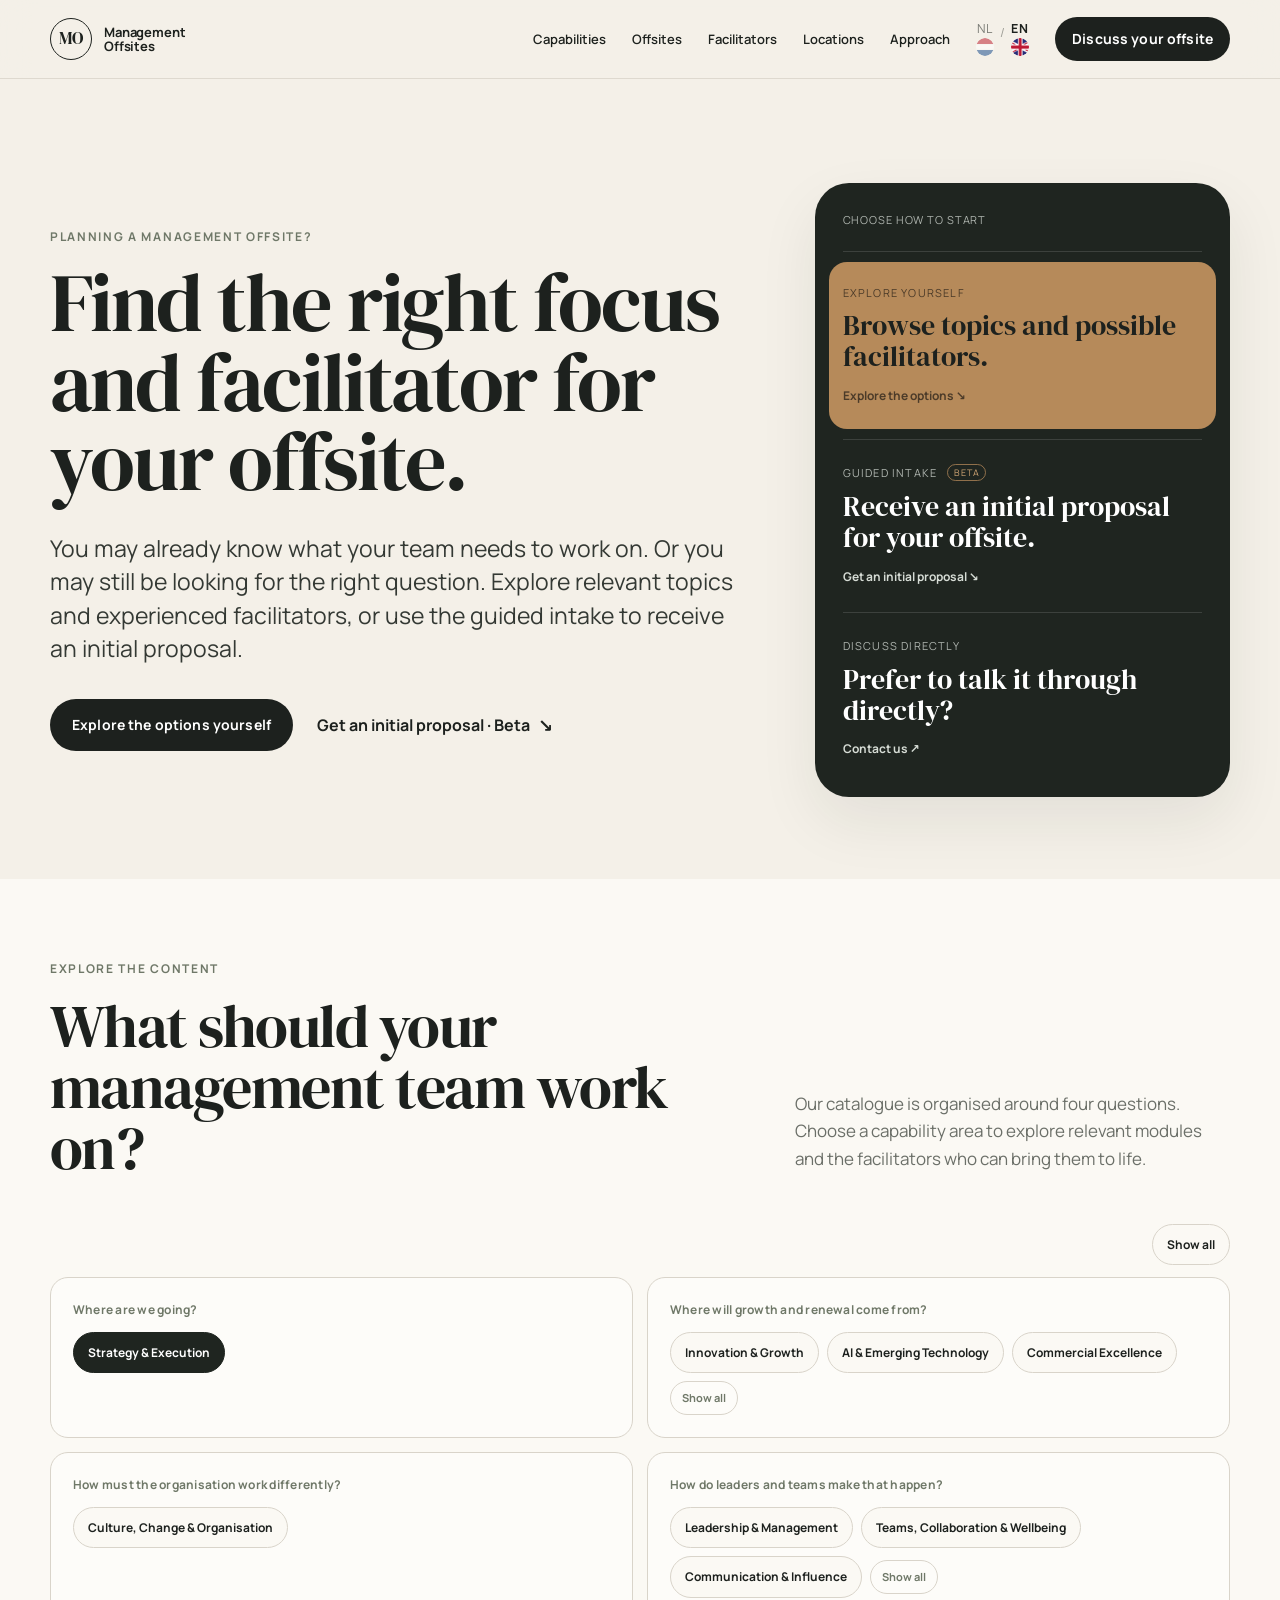
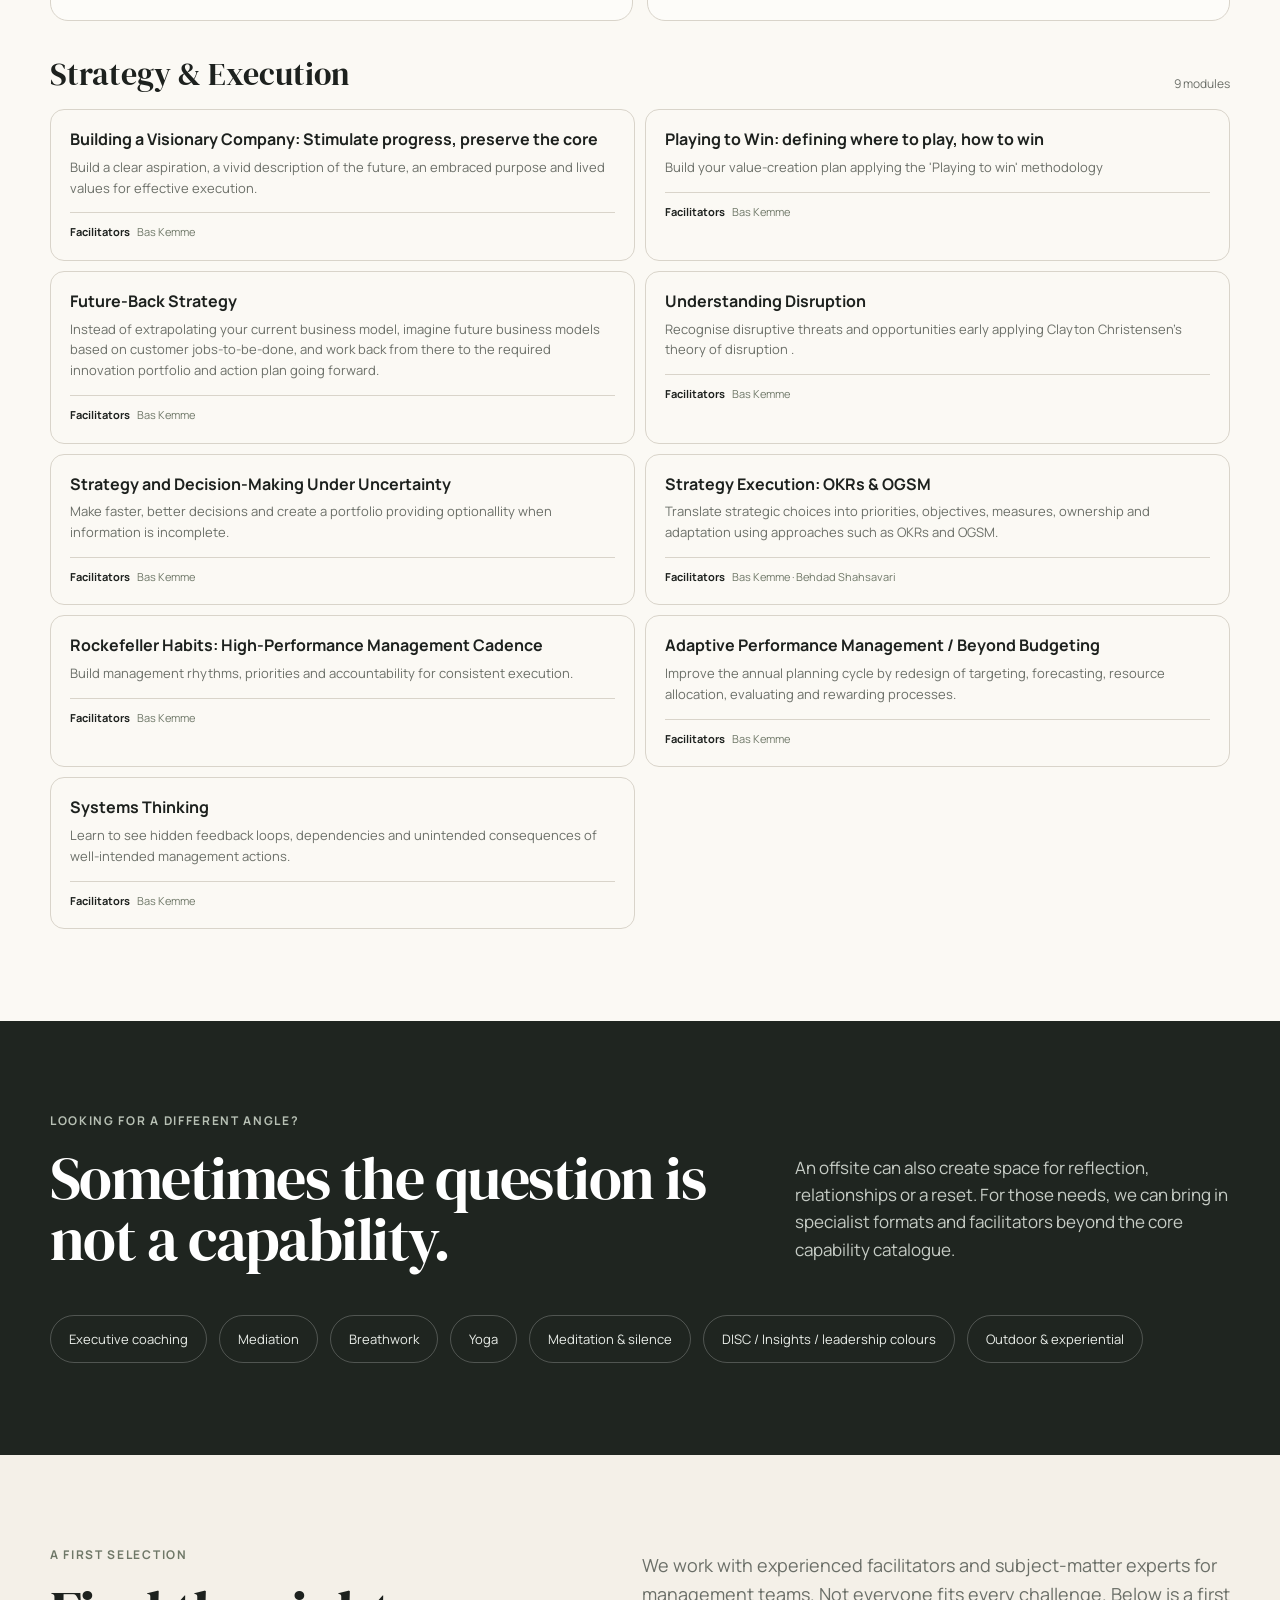
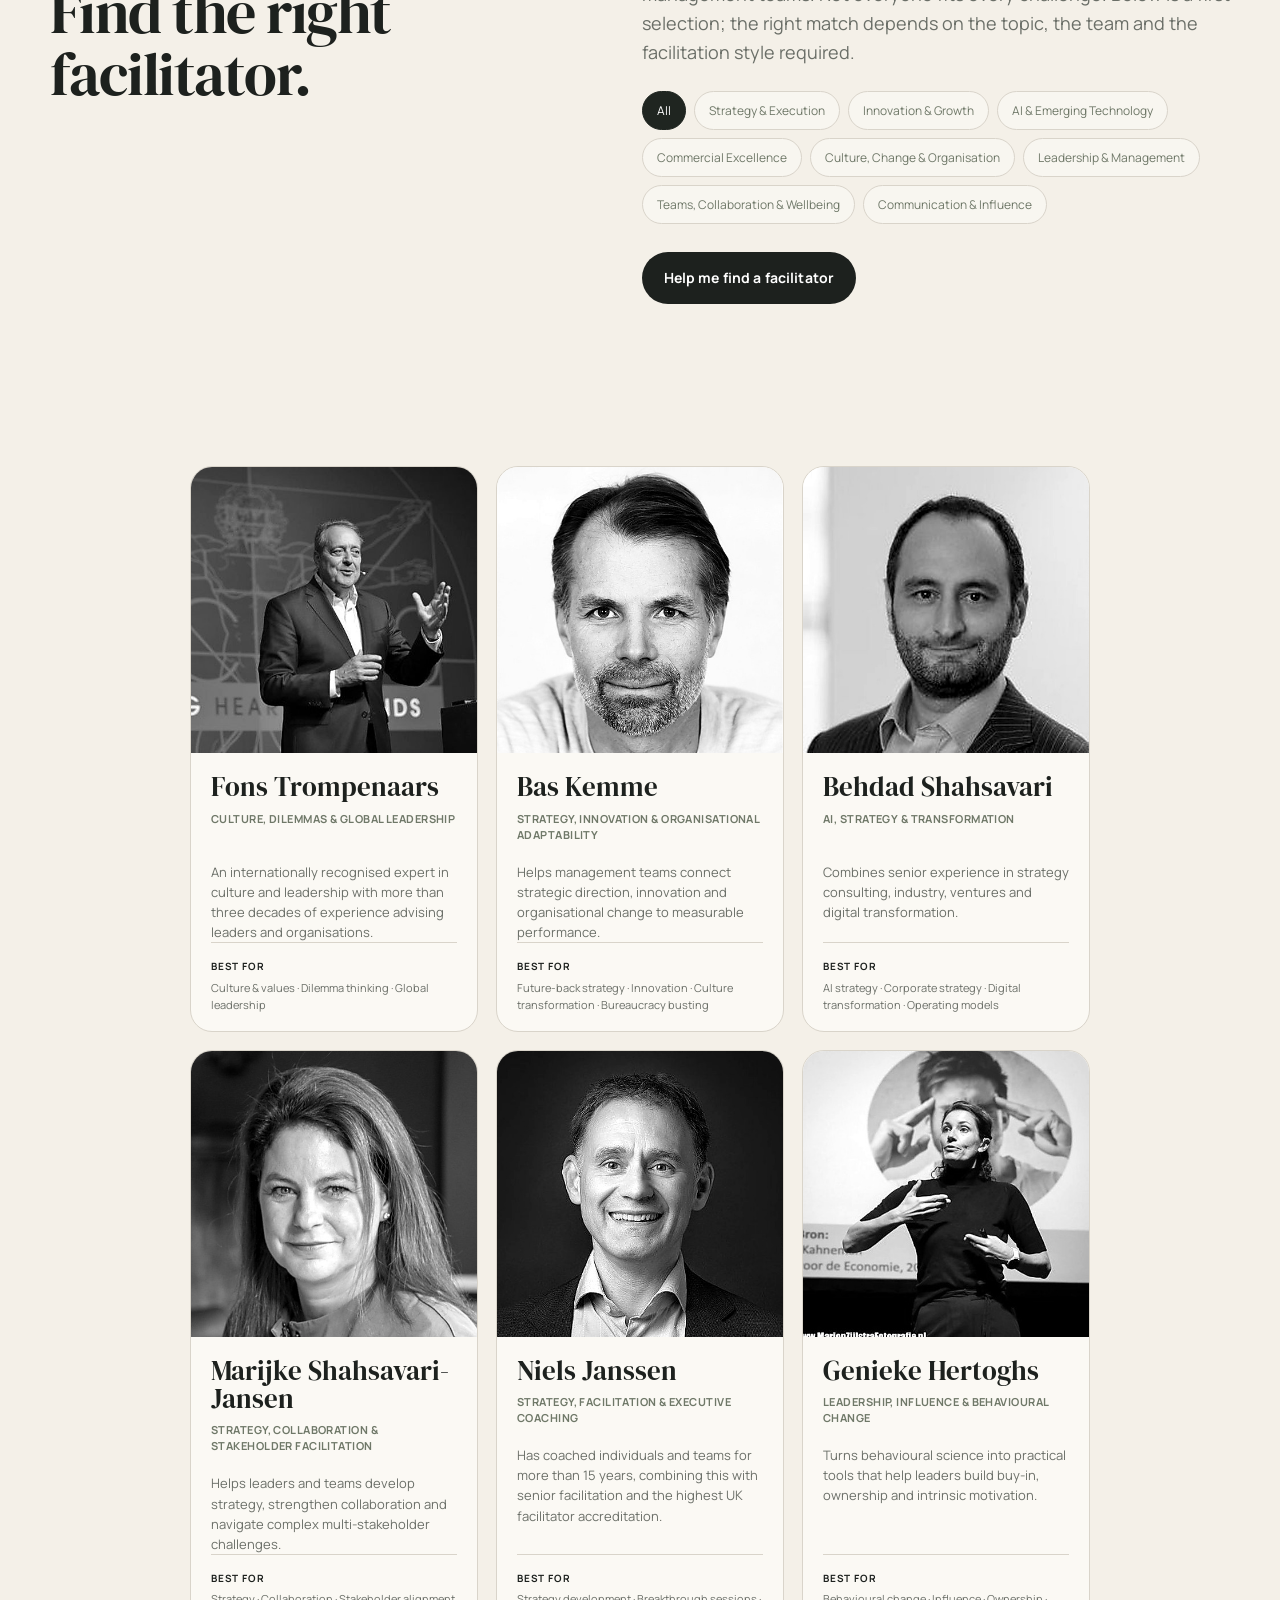
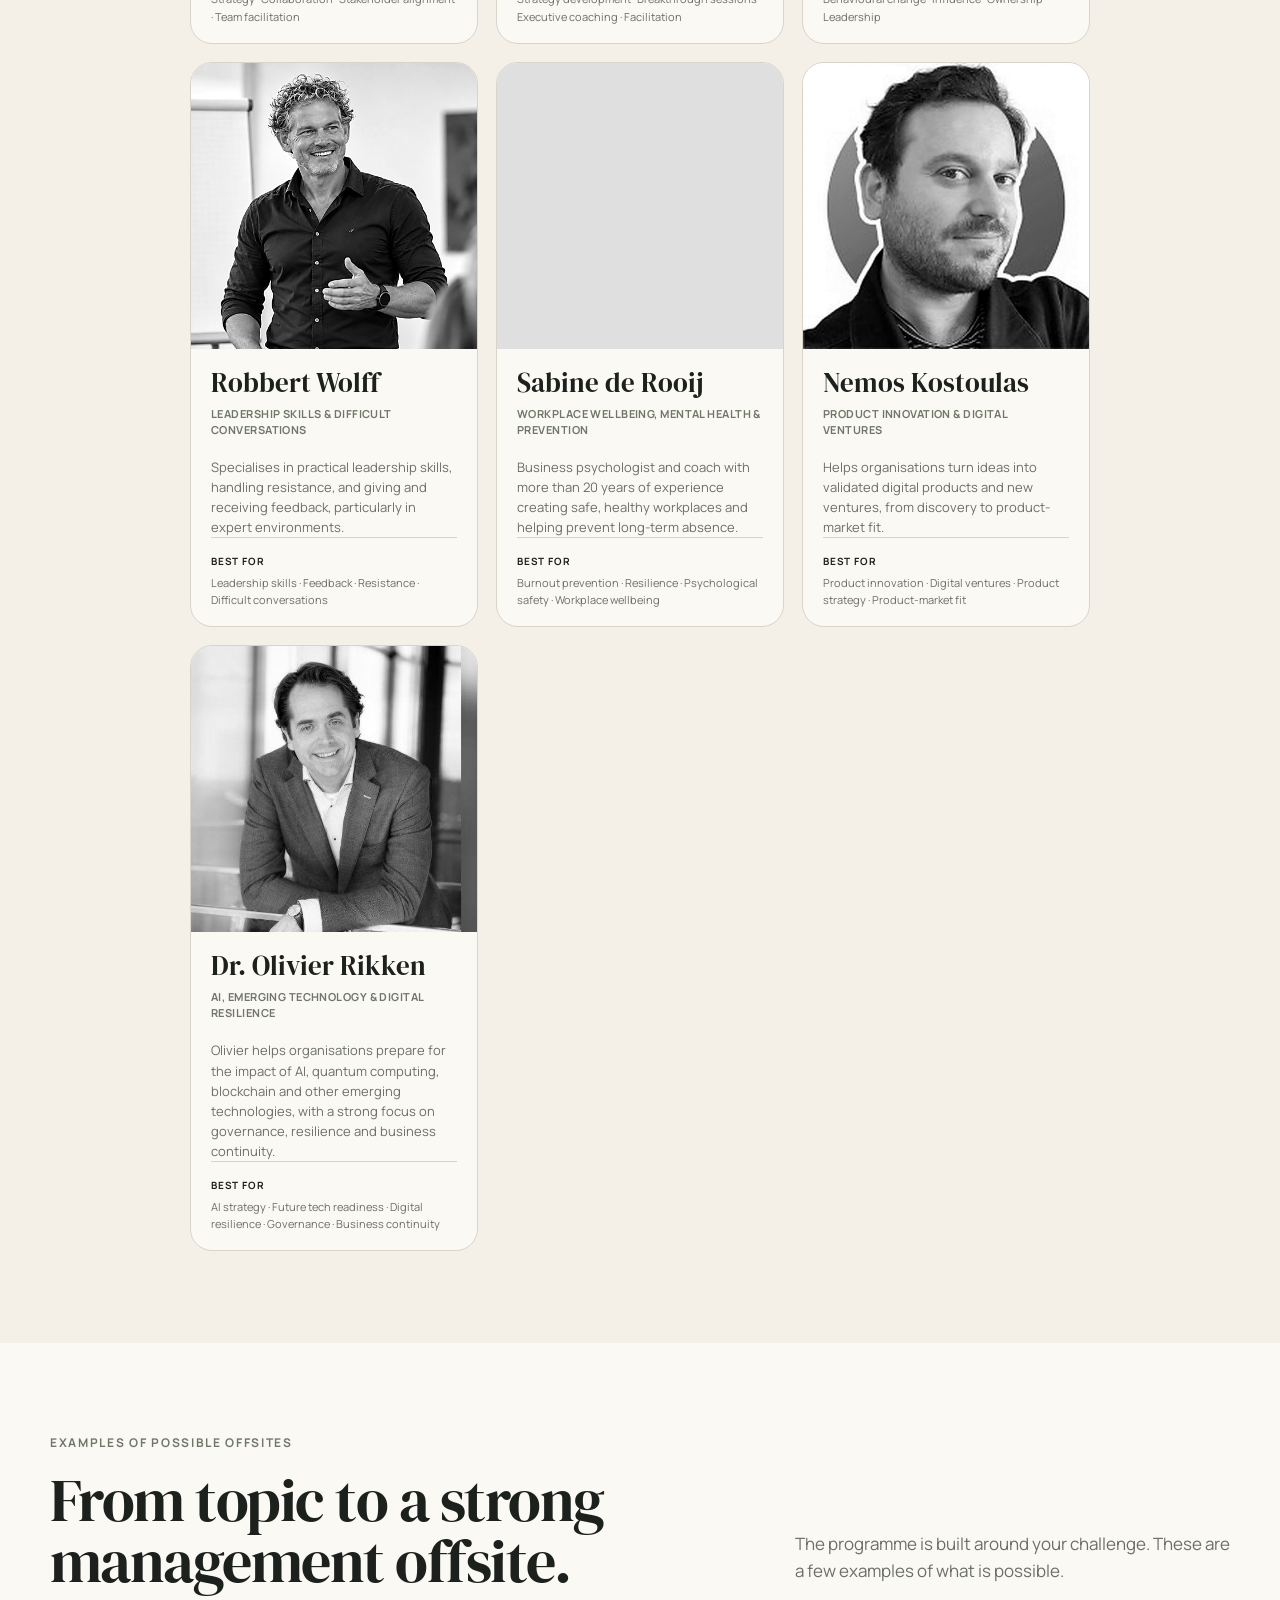
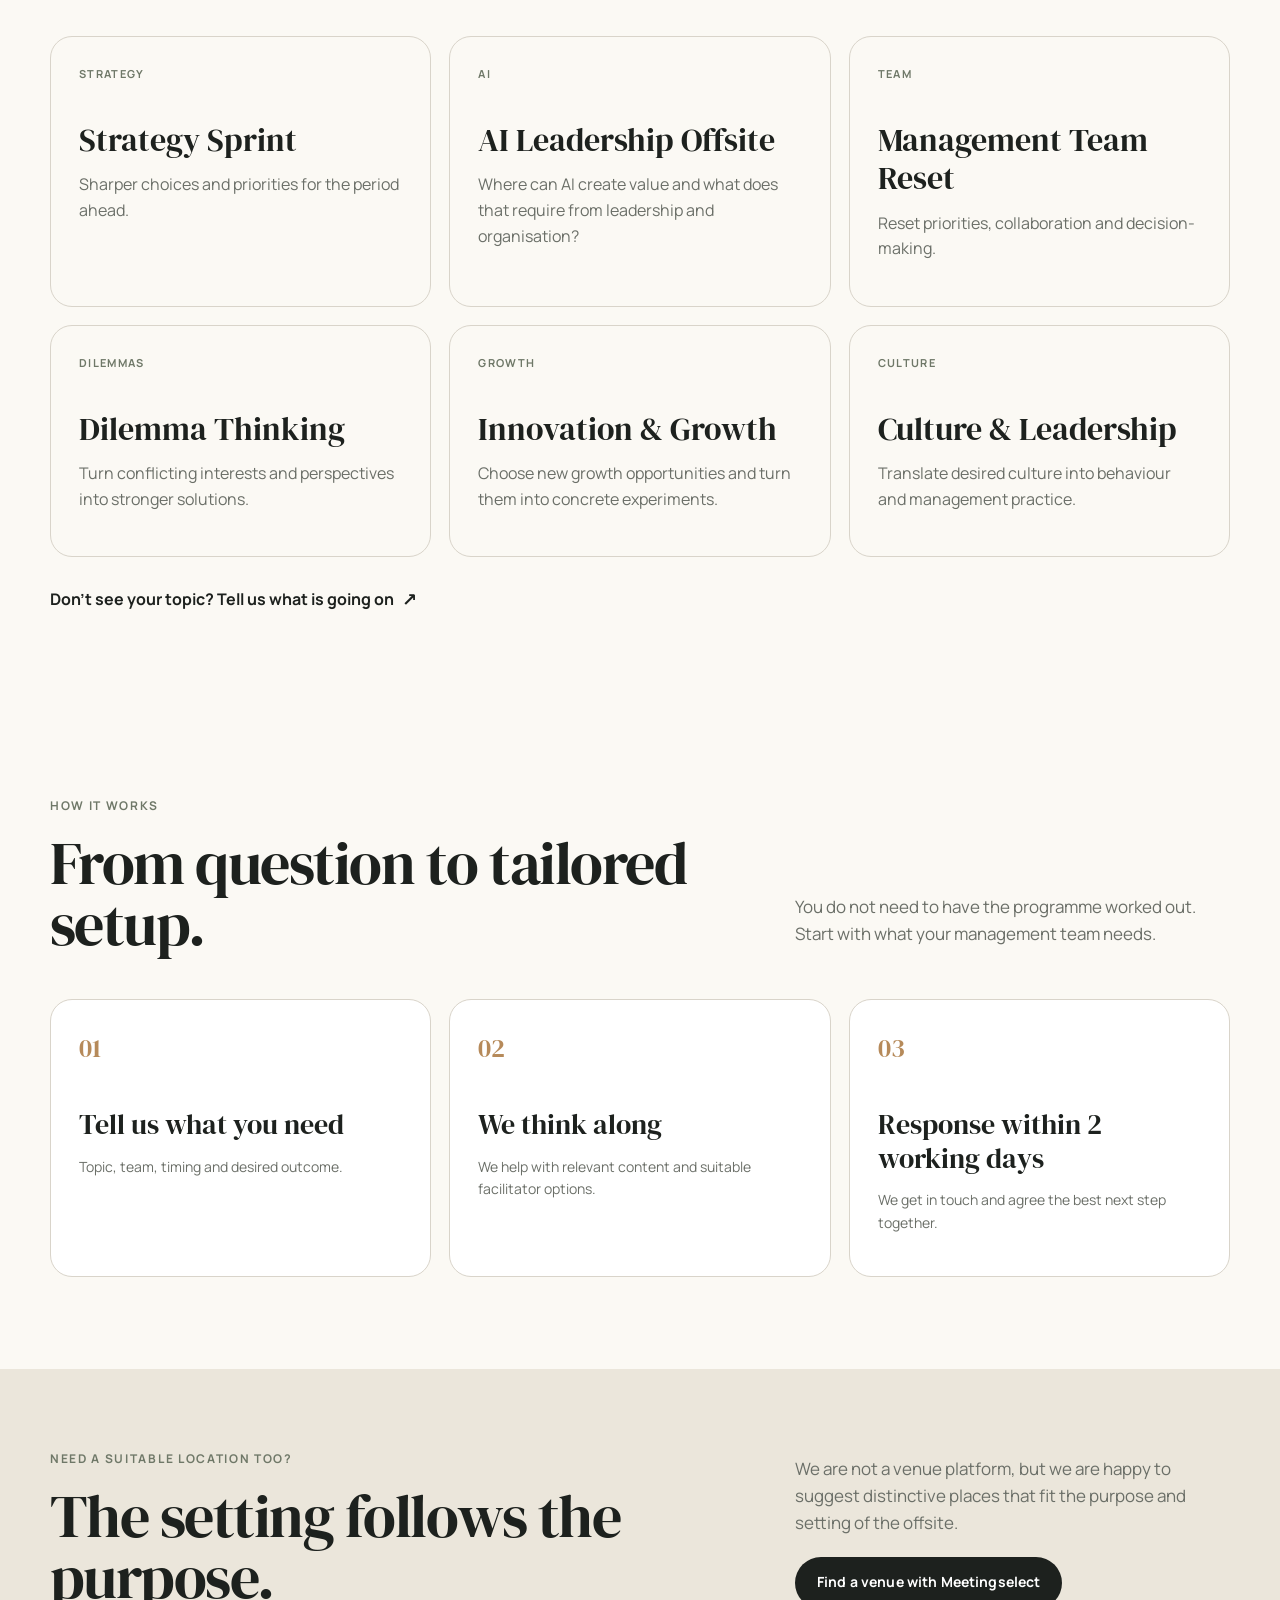
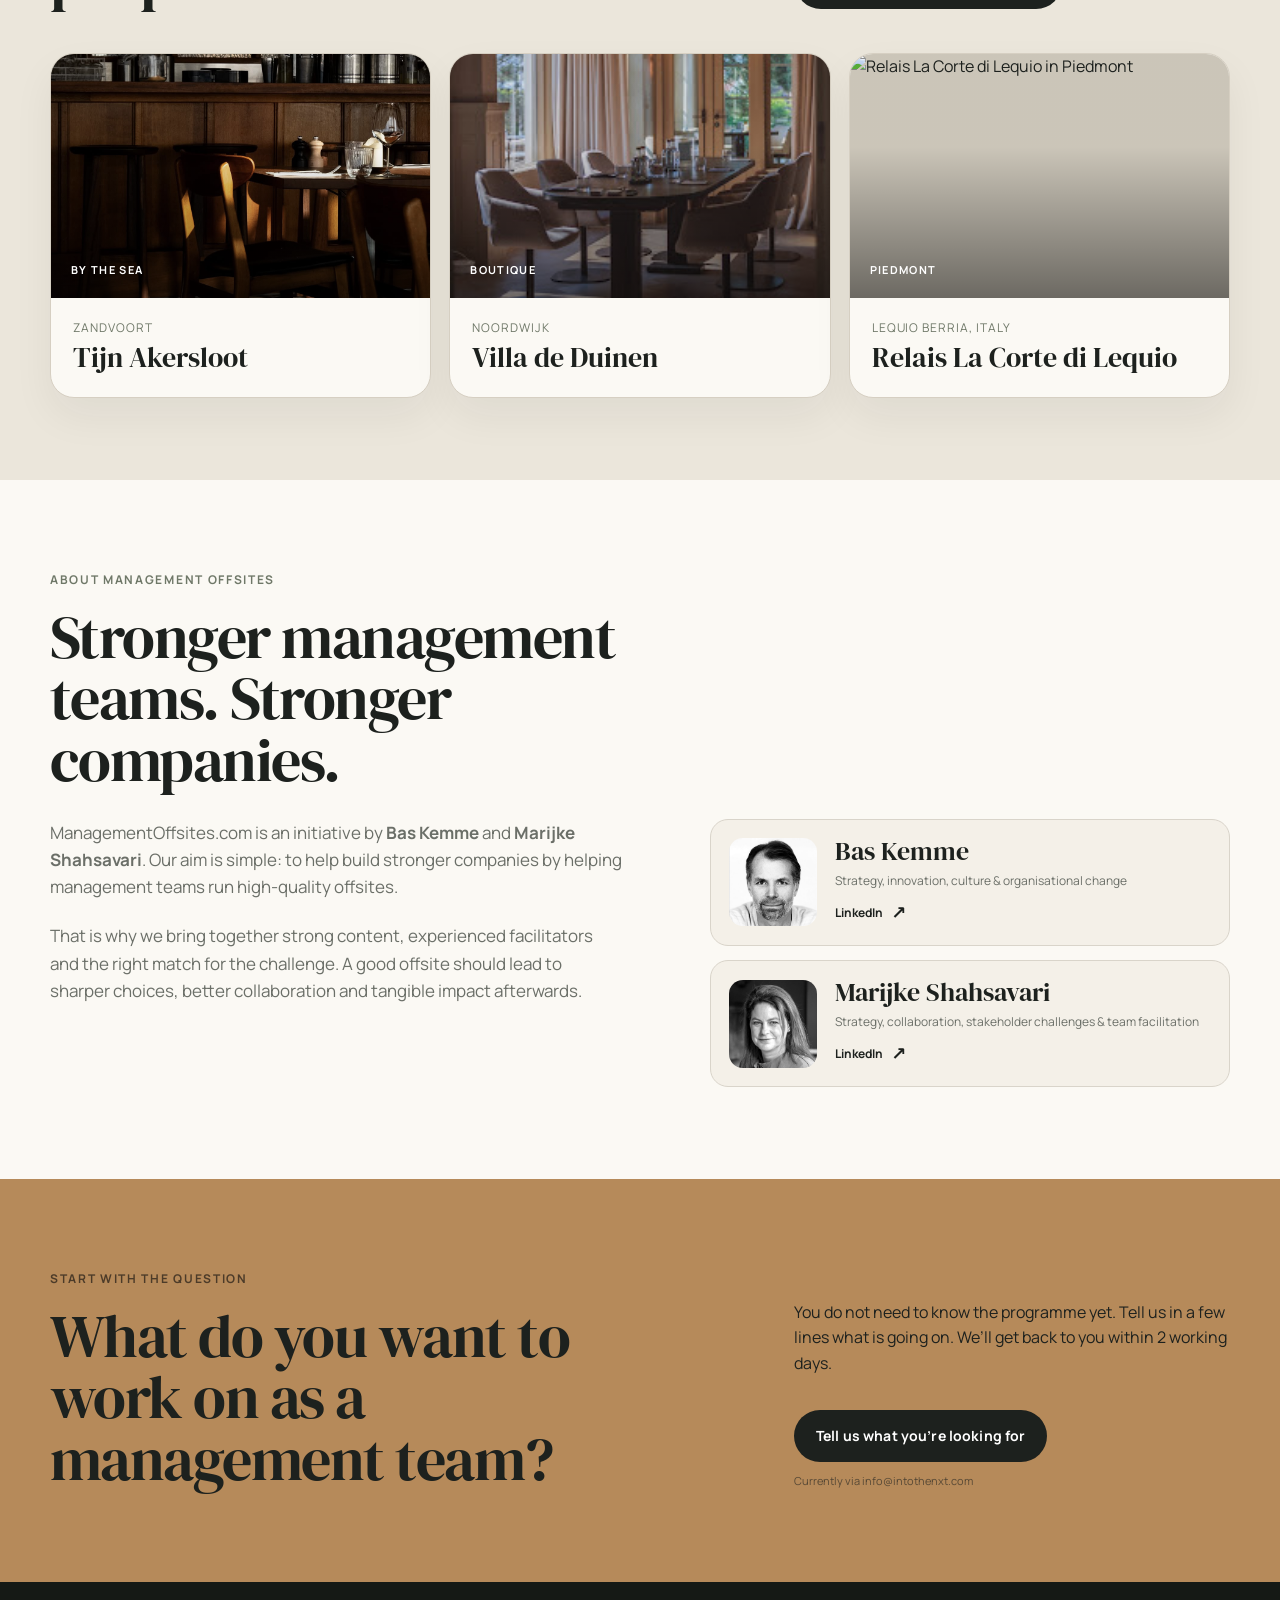
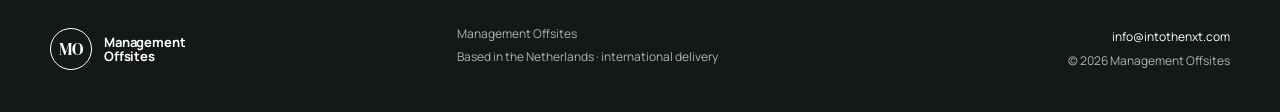
==== index.html @ 6afb660b "Add Meetingselect venue referral links" ====
<!doctype html>
<html lang="en">
<head>
  <meta charset="utf-8">
  <meta name="viewport" content="width=device-width, initial-scale=1">
  <title>Management Offsites | Find the right focus and facilitator</title>
  <meta name="description" content="Find the right focus and facilitator for your offsite. Explore relevant topics and experienced facilitators or use the guided intake.">
  <meta name="theme-color" content="#f4f0e8">
  <meta property="og:title" content="Management Offsites">
  <meta property="og:description" content="Find the right focus and facilitator for your offsite.">
  <meta property="og:type" content="website">
  <meta property="og:locale" content="en_GB">
  <meta property="og:site_name" content="Management Offsites">
  <meta property="og:url" content="https://www.managementoffsites.com/">
  <link rel="canonical" href="https://www.managementoffsites.com/">
  <link rel="alternate" hreflang="nl" href="https://www.managementoffsites.com/nl/">
  <link rel="alternate" hreflang="en" href="https://www.managementoffsites.com/">
  <link rel="alternate" hreflang="x-default" href="https://www.managementoffsites.com/">
  <script type="application/ld+json">
    {"@context":"https://schema.org","@type":"WebPage","name":"Management Offsites","url":"https://www.managementoffsites.com/","inLanguage":"en-GB","isPartOf":{"@type":"WebSite","name":"Management Offsites","url":"https://www.managementoffsites.com/"}}
  </script>
  <link rel="preconnect" href="https://fonts.googleapis.com">
  <link rel="preconnect" href="https://fonts.gstatic.com" crossorigin>
  <link href="https://fonts.googleapis.com/css2?family=DM+Serif+Display:ital@0;1&family=Manrope:wght@400;500;600;700&display=swap" rel="stylesheet">
  <link rel="stylesheet" href="styles.css">
</head>
<body>
  <header class="site-header">
    <div class="container nav-wrap">
      <a class="brand" href="#top" aria-label="Management Offsites home">
        <span class="brand-mark">MO</span>
        <span class="brand-text">Management<br>Offsites</span>
      </a>
      <button class="menu-toggle" aria-label="Open menu" aria-expanded="false"><span></span><span></span></button>
      <nav class="main-nav" aria-label="Main navigation">
        <a href="#topics">Capabilities</a>
        <a href="#offsites">Offsites</a>
        <a href="#facilitators">Facilitators</a>
        <a href="#locations">Locations</a>
        <a href="#approach">Approach</a>
        <a class="btn btn-small" href="mailto:info@intothenxt.com?subject=Management%20Offsite%20enquiry&body=Hello%2C%0A%0AWe%20are%20looking%20for%20help%20with%20a%20management%20offsite.%0A%0AWhat%20do%20we%20want%20to%20work%20on%20as%20a%20team%3F%3A%0A%0ATeam%20size%3A%0ADate%20or%20period%3A%0APhone%20number%3A%0A%0ABest%2C">Discuss your offsite</a>
      </nav>
    </div>
  </header>

  <main id="top">
    <section class="hero section-pad">
      <div class="container hero-grid">
        <div class="hero-copy">
          <p class="eyebrow">Planning a management offsite?</p>
          <h1>Find the right focus and facilitator for your offsite.</h1>
          <p class="hero-intro">You may already know what your team needs to work on. Or you may still be looking for the right question. Explore relevant topics and experienced facilitators, or use the guided intake to receive an initial proposal.</p>
          <div class="hero-actions">
            <a class="btn" href="#topics">Explore the options yourself</a>
            <a class="text-link" href="/explorer/">Get an initial proposal · Beta <span>↘</span></a>
          </div>
        </div>
        <div class="hero-panel" aria-label="Start here">
          <div class="hero-panel-top"><span>CHOOSE HOW TO START</span></div>
          <a class="hero-panel-link is-featured" href="#topics">
            <small>EXPLORE YOURSELF</small>
            <strong>Browse topics and possible facilitators.</strong>
            <span>Explore the options ↘</span>
          </a>
          <a class="hero-panel-link" href="/explorer/">
            <small>GUIDED INTAKE <span class="beta-tag">BETA</span></small>
            <strong>Receive an initial proposal for your offsite.</strong>
            <span>Get an initial proposal ↘</span>
          </a>
          <a class="hero-panel-link" href="mailto:info@intothenxt.com?subject=Management%20Offsite%20enquiry&body=Hello%2C%0A%0AWe%20would%20like%20to%20discuss%20our%20management%20offsite.%0A%0AWhat%20do%20we%20want%20to%20work%20on%20as%20a%20team%3F%3A%0A%0APhone%20number%3A%0A%0ABest%2C">
            <small>DISCUSS DIRECTLY</small>
            <strong>Prefer to talk it through directly?</strong>
            <span>Contact us ↗</span>
          </a>
        </div>
      </div>
    </section>

    <section id="topics" class="section-pad section-light choice-section capability-section">
      <div class="container">
        <div class="section-head split-head">
          <div><p class="eyebrow">Explore the content</p><h2>What should your management team work on?</h2></div>
          <p>Our catalogue is organised around four questions. Choose a capability area to explore relevant modules and the facilitators who can bring them to life.</p>
        </div>
        <div id="capability-catalog" class="capability-catalog" data-catalog="catalog-en.json" aria-live="polite">
          <p class="catalog-loading">Loading capability menu…</p>
        </div>
      </div>
    </section>

    <section id="other" class="section-pad section-dark alternatives-section">
      <div class="container">
        <div class="section-head split-head light-head">
          <div><p class="eyebrow">Looking for a different angle?</p><h2>Sometimes the question is not a capability.</h2></div>
          <p>An offsite can also create space for reflection, relationships or a reset. For those needs, we can bring in specialist formats and facilitators beyond the core capability catalogue.</p>
        </div>
        <div class="alternative-tags"><span>Executive coaching</span><span>Mediation</span><span>Breathwork</span><span>Yoga</span><span>Meditation & silence</span><span>DISC / Insights / leadership colours</span><span>Outdoor & experiential</span></div>
      </div>
    </section>

    <section id="facilitators" class="section-pad facilitator-section">
      <div class="container facilitator-grid">
        <div>
          <p class="eyebrow">Already clear on the topic?</p>
          <h2>Find the right facilitator.</h2>
        </div>
        <div class="facilitator-copy">
          <p>We work with experienced facilitators and subject-matter experts for management teams. Not everyone fits every challenge, so we look at expertise, seniority and facilitation style.</p>
          <div class="filter-row" role="group" aria-label="Filter facilitators by capability">
            <button type="button" class="filter-chip is-active" data-filter="all" aria-pressed="true">All</button>
            <button type="button" class="filter-chip" data-filter="strategy-execution" aria-pressed="false">Strategy & Execution</button>
            <button type="button" class="filter-chip" data-filter="innovation-growth" aria-pressed="false">Innovation & Growth</button>
            <button type="button" class="filter-chip" data-filter="ai-emerging-technology" aria-pressed="false">AI & Emerging Technology</button>
            <button type="button" class="filter-chip" data-filter="commercial-excellence" aria-pressed="false">Commercial Excellence</button>
            <button type="button" class="filter-chip" data-filter="culture-change-organisation" aria-pressed="false">Culture, Change & Organisation</button>
            <button type="button" class="filter-chip" data-filter="leadership-management" aria-pressed="false">Leadership & Management</button>
            <button type="button" class="filter-chip" data-filter="teams-collaboration-wellbeing" aria-pressed="false">Teams, Collaboration & Wellbeing</button>
            <button type="button" class="filter-chip" data-filter="communication-influence" aria-pressed="false">Communication & Influence</button>
          </div>
          <a class="btn" href="mailto:info@intothenxt.com?subject=Facilitator%20for%20management%20offsite&body=Hello%2C%0A%0AWe%20are%20looking%20for%20a%20facilitator.%0A%0ATopic%3A%0AType%20of%20team%3A%0APreferred%20style%3A%0ALanguage%3A%0ADate%20or%20period%3A%0A%0APhone%20number%3A%0A">Help me find a facilitator</a>
        </div>
      </div>
    </section>

    <section id="offsites" class="section-pad section-light">
      <div class="container">
        <div class="section-head split-head">
          <div><p class="eyebrow">Examples of possible offsites</p><h2>From topic to a strong management offsite.</h2></div>
          <p>The programme is built around your challenge. These are a few examples of what is possible.</p>
        </div>
        <div class="offsite-grid compact-offsites">
          <article class="offsite-card"><div class="card-label">STRATEGY</div><h3>Strategy Sprint</h3><p>Sharper choices and priorities for the period ahead.</p></article>
          <article class="offsite-card"><div class="card-label">AI</div><h3>AI Leadership Offsite</h3><p>Where can AI create value and what does that require from leadership and organisation?</p></article>
          <article class="offsite-card"><div class="card-label">TEAM</div><h3>Management Team Reset</h3><p>Reset priorities, collaboration and decision-making.</p></article>
          <article class="offsite-card"><div class="card-label">DILEMMAS</div><h3>Dilemma Thinking</h3><p>Turn conflicting interests and perspectives into stronger solutions.</p></article>
          <article class="offsite-card"><div class="card-label">GROWTH</div><h3>Innovation & Growth</h3><p>Choose new growth opportunities and turn them into concrete experiments.</p></article>
          <article class="offsite-card"><div class="card-label">CULTURE</div><h3>Culture & Leadership</h3><p>Translate desired culture into behaviour and management practice.</p></article>
        </div>
        <div class="section-cta"><a class="text-link" href="mailto:info@intothenxt.com?subject=Topic%20for%20management%20offsite">Don’t see your topic? Tell us what is going on <span>↗</span></a></div>
      </div>
    </section>

    <section id="approach" class="section-pad section-light">
      <div class="container">
        <div class="section-head split-head">
          <div><p class="eyebrow">How it works</p><h2>From question to tailored setup.</h2></div>
          <p>You do not need to have the programme worked out. Start with what your management team needs.</p>
        </div>
        <div class="process-grid">
          <article><div class="process-no">01</div><h3>Tell us what you need</h3><p>Topic, team, timing and desired outcome.</p></article>
          <article><div class="process-no">02</div><h3>We think along</h3><p>We help with relevant content and suitable facilitator options.</p></article>
          <article><div class="process-no">03</div><h3>Response within 2 working days</h3><p>We get in touch and agree the best next step together.</p></article>
        </div>
      </div>
    </section>

    <section id="locations" class="section-pad locations-section compact-locations">
      <div class="container">
        <div class="section-head split-head">
          <div><p class="eyebrow">Need a suitable location too?</p><h2>The setting follows the purpose.</h2></div>
          <div class="location-intro">
            <p>We are not a venue platform, but we are happy to suggest distinctive places that fit the purpose and setting of the offsite.</p>
            <a class="btn" href="https://web.meetingselect.com/en/?utm_source=managementoffsites&amp;utm_medium=referral&amp;utm_campaign=venue_search" target="_blank" rel="noopener noreferrer sponsored" aria-label="Find a venue with Meetingselect (opens in a new tab)">Find a venue with Meetingselect</a>
          </div>
        </div>
        <div class="location-grid">
          <article class="location-card"><div class="location-visual"><img src="assets/images/tijnakersloot-interieur-dark.png" alt="Interior of Tijn Akersloot in Zandvoort" loading="lazy"><span>BY THE SEA</span></div><div class="location-copy"><p class="location-place">Zandvoort</p><h3>Tijn Akersloot</h3></div></article>
          <article class="location-card"><div class="location-visual"><img src="assets/images/villadeduinenmeeting%20room.jpg" alt="Meeting room at Villa de Duinen in Noordwijk" loading="lazy"><span>BOUTIQUE</span></div><div class="location-copy"><p class="location-place">Noordwijk</p><h3>Villa de Duinen</h3></div></article>
          <article class="location-card"><div class="location-visual"><img src="https://corte-di-lequio.de/wp-content/uploads/2018/07/FSP_4324-e1541357742737.jpg" alt="Relais La Corte di Lequio in Piedmont" loading="lazy"><span>PIEDMONT</span></div><div class="location-copy"><p class="location-place">Lequio Berria, Italy</p><h3>Relais La Corte di Lequio</h3></div></article>
        </div>
      </div>
    </section>

    <section id="about" class="section-pad founders-section">
      <div class="container founders-grid">
        <div class="founders-heading">
          <p class="eyebrow">About Management Offsites</p>
          <h2>Stronger management teams. Stronger companies.</h2>
        </div>
        <div class="founders-body">
          <p>ManagementOffsites.com is an initiative by <strong>Bas Kemme</strong> and <strong>Marijke Shahsavari</strong>. Our aim is simple: to help build stronger companies by helping management teams run high-quality offsites.</p>
          <p>That is why we bring together strong content, experienced facilitators and the right match for the challenge. A good offsite should lead to sharper choices, better collaboration and tangible impact afterwards.</p>
        </div>
        <div class="founder-profiles">
          <article class="founder-profile">
            <div class="founder-photo founder-photo--bas" role="img" aria-label="Bas Kemme"></div>
            <div>
              <h3>Bas Kemme</h3>
              <p>Strategy, innovation, culture & organisational change</p>
              <a class="text-link founder-link" href="https://www.linkedin.com/in/bas-kemme/" target="_blank" rel="noopener">LinkedIn <span>↗</span></a>
            </div>
          </article>
          <article class="founder-profile">
            <div class="founder-photo founder-photo--marijke" role="img" aria-label="Marijke Shahsavari"></div>
            <div>
              <h3>Marijke Shahsavari</h3>
              <p>Strategy, collaboration, stakeholder challenges & team facilitation</p>
              <a class="text-link founder-link" href="https://www.linkedin.com/in/marijke-shahsavari-jansen-14ab268/" target="_blank" rel="noopener">LinkedIn <span>↗</span></a>
            </div>
          </article>
        </div>
      </div>
    </section>

    <section class="section-pad final-cta">
      <div class="container final-cta-grid">
        <div><p class="eyebrow">Start with the question</p><h2>What do you want to work on as a management team?</h2></div>
        <div><p>You do not need to know the programme yet. Tell us in a few lines what is going on. We’ll get back to you within 2 working days.</p><a class="btn" href="mailto:info@intothenxt.com?subject=Management%20Offsite%20enquiry&body=Hello%2C%0A%0AWe%20are%20looking%20for%20help%20with%20a%20management%20offsite.%0A%0AWhat%20do%20we%20want%20to%20work%20on%20as%20a%20team%3F%3A%0A%0ATeam%20size%3A%0ADate%20or%20period%3A%0APhone%20number%3A%0A">Tell us what you’re looking for</a><p class="cta-mail">Currently via info@intothenxt.com</p></div>
      </div>
    </section>
  </main>

  <footer class="site-footer">
    <div class="container footer-grid">
      <div class="brand footer-brand"><span class="brand-mark">MO</span><span class="brand-text">Management<br>Offsites</span></div>
      <div><p>Management Offsites</p><p>Based in the Netherlands · international delivery</p></div>
      <div class="footer-links"><a href="mailto:info@intothenxt.com">info@intothenxt.com</a><span>© 2026 Management Offsites</span></div>
    </div>
  </footer>
  <script src="script.js"></script>
</body>
</html>
---- styles.css ----
:root {
  --bg: #f4f0e8;
  --paper: #fbf9f4;
  --ink: #1d211e;
  --muted: #6b6f68;
  --line: #d9d4ca;
  --sage: #dfe5dc;
  --olive: #6f7868;
  --dark: #1f2520;
  --accent: #b68a5a;
  --radius: 22px;
  --shadow: 0 24px 60px rgba(28, 34, 28, 0.08);
}

* { box-sizing: border-box; }
html { scroll-behavior: smooth; }
body {
  margin: 0;
  font-family: "Manrope", system-ui, sans-serif;
  background: var(--bg);
  color: var(--ink);
  line-height: 1.6;
}
img { max-width: 100%; display: block; }
a { color: inherit; }
.container { width: min(1180px, calc(100% - 40px)); margin: 0 auto; }
.section-pad { padding: 92px 0; }
.section-light { background: var(--paper); }
.section-dark { background: var(--dark); color: white; }

a.btn {
  display: inline-flex;
  align-items: center;
  justify-content: center;
  gap: 10px;
  min-height: 52px;
  padding: 0 22px;
  border-radius: 999px;
  background: var(--ink);
  color: white;
  text-decoration: none;
  font-size: 14px;
  font-weight: 700;
  letter-spacing: .01em;
  transition: transform .2s ease, background .2s ease;
}
a.btn:hover { transform: translateY(-1px); background: #111411; }
a.btn-small { min-height: 44px; padding: 0 17px; }
.text-link {
  display: inline-flex;
  gap: 8px;
  align-items: center;
  text-decoration: none;
  font-weight: 700;
}
.text-link span { font-size: 18px; }

.site-header {
  position: sticky;
  top: 0;
  z-index: 50;
  backdrop-filter: blur(16px);
  background: rgba(244,240,232,.92);
  border-bottom: 1px solid rgba(217,212,202,.8);
}
.nav-wrap {
  min-height: 78px;
  display: flex;
  align-items: center;
  justify-content: space-between;
  gap: 24px;
}
.brand { display: inline-flex; align-items: center; gap: 12px; text-decoration: none; }
.brand-mark {
  width: 42px;
  height: 42px;
  border-radius: 50%;
  border: 1px solid var(--ink);
  display: grid;
  place-items: center;
  font-family: "DM Serif Display", serif;
  font-size: 17px;
}
.brand-text { font-weight: 700; font-size: 13px; line-height: 1.1; letter-spacing: -.01em; }
.main-nav { display: flex; align-items: center; gap: 26px; }
.main-nav > a:not(.btn) { text-decoration: none; font-size: 13px; font-weight: 600; }
.menu-toggle { display: none; border: 0; background: transparent; padding: 8px; }
.menu-toggle span { display: block; width: 22px; height: 1.5px; background: var(--ink); margin: 5px 0; }

.hero { padding-top: 104px; padding-bottom: 82px; }
.hero-grid { display: grid; grid-template-columns: 1.3fr .78fr; gap: 72px; align-items: center; }
.eyebrow {
  margin: 0 0 18px;
  font-size: 12px;
  line-height: 1.4;
  font-weight: 700;
  text-transform: uppercase;
  letter-spacing: .14em;
  color: var(--olive);
}
h1, h2, h3 { margin: 0; font-weight: 400; }
h1, h2 { font-family: "DM Serif Display", serif; letter-spacing: -.025em; }
h1 { font-size: clamp(54px, 6.4vw, 88px); line-height: .97; max-width: 860px; }
h2 { font-size: clamp(40px, 4.7vw, 64px); line-height: 1.02; }
h3 { font-size: 22px; line-height: 1.2; }
.hero-intro { font-size: clamp(19px, 1.8vw, 24px); line-height: 1.45; max-width: 770px; margin: 30px 0 0; color: #343934; }
.hero-actions { display: flex; align-items: center; gap: 24px; margin-top: 34px; flex-wrap: wrap; }
.promise { margin: 22px 0 0; color: var(--muted); font-size: 13px; display: flex; align-items: center; gap: 10px; }
.promise-dot { width: 8px; height: 8px; border-radius: 50%; background: var(--accent); flex: 0 0 auto; }
.hero-for { margin: 11px 0 0; color: #868980; font-size: 12px; max-width: 720px; }
.hero-panel {
  background: var(--dark);
  color: white;
  border-radius: 34px;
  padding: 28px;
  box-shadow: var(--shadow);
}
.hero-panel-top { display: flex; justify-content: space-between; color: #aeb4ae; font-size: 11px; border-bottom: 1px solid rgba(255,255,255,.13); padding-bottom: 22px; letter-spacing: .08em; }
.hero-panel-link {
  display: block;
  padding: 24px 0;
  border-bottom: 1px solid rgba(255,255,255,.13);
  text-decoration: none;
}
.hero-panel-link:last-child { border-bottom: 0; padding-bottom: 8px; }
.hero-panel-link small { display: block; color: #aeb4ae; margin-bottom: 9px; font-size: 11px; letter-spacing: .11em; }
.hero-panel-link strong { display: block; font-family: "DM Serif Display", serif; font-size: 28px; line-height: 1.1; font-weight: 400; }
.hero-panel-link > span { display: inline-block; margin-top: 14px; color: #d6dcd5; font-size: 12px; font-weight: 700; }
.hero-panel-link small .beta-tag {
  display: inline-flex;
  align-items: center;
  margin-left: 7px;
  padding: 3px 6px;
  border: 1px solid rgba(182,138,90,.75);
  border-radius: 999px;
  color: #d0a574;
  font-size: 9px;
  line-height: 1;
  letter-spacing: .08em;
  vertical-align: 1px;
}
.hero-panel-link.is-featured {
  margin: 10px -14px;
  padding: 22px 14px;
  border: 0;
  border-radius: 18px;
  background: var(--accent);
  color: var(--ink);
}
.hero-panel-link.is-featured small,
.hero-panel-link.is-featured > span { color: #4c3b29; }
.hero-panel-link.is-featured + .hero-panel-link { border-top: 1px solid rgba(255,255,255,.13); }

.section-head { max-width: 720px; margin-bottom: 44px; }
.section-head p:last-child { color: var(--muted); font-size: 17px; margin-top: 18px; }
.split-head { max-width: none; display: grid; grid-template-columns: 1.15fr .75fr; gap: 78px; align-items: end; }
.split-head > p { margin: 0 0 8px; }
.light-head .eyebrow { color: #b7c0b4; }
.light-head > p { color: #c6ccc5 !important; }

.choice-section { padding-top: 82px; }
.topic-grid { display: grid; grid-template-columns: repeat(2, 1fr); border-top: 1px solid var(--line); border-left: 1px solid var(--line); }
.topic-chip {
  min-height: 88px;
  padding: 22px 24px;
  border-right: 1px solid var(--line);
  border-bottom: 1px solid var(--line);
  display: grid;
  grid-template-columns: 44px 1fr;
  gap: 12px;
  align-items: center;
  cursor: default;
  background: rgba(255,255,255,.22);
  transition: background .2s ease, color .2s ease, transform .2s ease, box-shadow .2s ease;
}
.topic-chip:hover {
  background: var(--dark);
  color: white;
  transform: translateY(-2px);
  box-shadow: 0 12px 28px rgba(28,34,28,.13);
  position: relative;
  z-index: 2;
}
.topic-chip > span { color: var(--olive); font-size: 11px; transition: color .2s ease; }
.topic-chip:hover > span { color: #b7c0b4; }
.topic-chip strong { font-size: 16px; font-weight: 600; }


.capability-catalog { margin-top: 38px; }
.catalog-loading { margin: 0; color: var(--muted); }
.catalog-show-all-row { display: flex; justify-content: flex-end; margin: 0 0 12px; }
.catalog-question-grid { display: grid; grid-template-columns: 1fr 1fr; gap: 14px; margin: 0 0 34px; }
.catalog-question {
  background: rgba(255,255,255,.42);
  border: 1px solid var(--line);
  border-radius: 18px;
  padding: 22px;
}
.catalog-question-label {
  display: block;
  color: var(--olive);
  font-size: 12px;
  font-weight: 700;
  letter-spacing: .02em;
  margin-bottom: 13px;
}
.catalog-category-list { display: flex; flex-wrap: wrap; gap: 8px; align-items: center; }
.catalog-category-btn {
  appearance: none;
  border: 1px solid var(--line);
  background: var(--paper);
  color: var(--ink);
  border-radius: 999px;
  padding: 10px 14px;
  font: inherit;
  font-size: 12px;
  font-weight: 700;
  cursor: pointer;
  transition: background .2s ease, border-color .2s ease, color .2s ease, transform .2s ease;
}
.catalog-category-btn:hover,
.catalog-category-btn:focus-visible {
  border-color: var(--olive);
  transform: translateY(-1px);
}
.catalog-category-btn.is-active {
  background: var(--dark);
  border-color: var(--dark);
  color: white;
}
.catalog-group-show-all {
  padding: 7px 11px;
  font-size: 11px;
  color: var(--olive);
  background: transparent;
}
.catalog-result-head {
  display: flex;
  align-items: flex-end;
  justify-content: space-between;
  gap: 20px;
  margin: 0 0 16px;
}
.catalog-result-head h3 {
  margin: 0;
  font-family: "DM Serif Display", serif;
  font-size: 32px;
  font-weight: 400;
  color: var(--ink);
}
.catalog-count { color: var(--muted); font-size: 12px; white-space: nowrap; }
.catalog-modules { display: grid; grid-template-columns: 1fr 1fr; gap: 10px; }
.catalog-module {
  background: var(--paper);
  border: 1px solid var(--line);
  border-radius: 14px;
  padding: 19px;
  transition: background .2s ease, transform .2s ease, box-shadow .2s ease;
}
.catalog-module:hover {
  background: var(--sage);
  transform: translateY(-1px);
  box-shadow: 0 10px 24px rgba(28,34,28,.06);
}
.catalog-module h4 { margin: 0 0 7px; font-size: 16px; line-height: 1.3; }
.catalog-module > p { margin: 0; color: var(--muted); font-size: 13px; }
.catalog-facilitators {
  margin-top: 14px;
  padding-top: 11px;
  border-top: 1px solid var(--line);
  color: var(--olive);
  font-size: 11px;
  line-height: 1.5;
}
.catalog-facilitators strong {
  color: var(--ink);
  font-weight: 700;
  margin-right: 5px;
}
.catalog-empty {
  grid-column: 1 / -1;
  padding: 22px;
  background: var(--paper);
  border: 1px solid var(--line);
  border-radius: 14px;
  color: var(--muted);
}
.catalog-modules.show-all { display: block; }
.catalog-all-group { margin: 0 0 34px; }
.catalog-all-group:last-child { margin-bottom: 0; }
.catalog-all-group-title {
  margin: 0 0 12px;
  font-family: "DM Serif Display", serif;
  font-size: 26px;
  font-weight: 400;
}
.catalog-all-grid { display: grid; grid-template-columns: 1fr 1fr; gap: 10px; }

.facilitator-section { background: var(--bg); }
.facilitator-grid { display: grid; grid-template-columns: .9fr 1.1fr; gap: 110px; align-items: start; }
.facilitator-copy > p { margin: 4px 0 24px; color: var(--muted); font-size: 18px; max-width: 660px; }
.filter-row { display: flex; flex-wrap: wrap; gap: 8px; margin: 0 0 28px; }
.filter-chip {
  appearance: none;
  padding: 9px 14px;
  border: 1px solid var(--line);
  border-radius: 999px;
  background: rgba(255,255,255,.35);
  color: var(--olive);
  font: inherit;
  font-size: 12px;
  cursor: pointer;
  transition: background .2s ease, border-color .2s ease, color .2s ease;
}
.filter-chip:hover,
.filter-chip:focus-visible { border-color: var(--olive); }
.filter-chip.is-active {
  border-color: var(--dark);
  background: var(--dark);
  color: white;
}

.offsite-grid { display: grid; grid-template-columns: repeat(3, 1fr); gap: 18px; }
.offsite-card {
  background: var(--paper);
  border: 1px solid var(--line);
  border-radius: var(--radius);
  padding: 28px;
  min-height: 250px;
  display: flex;
  flex-direction: column;
  transition: background .2s ease, transform .2s ease, box-shadow .2s ease;
}
.offsite-card:hover {
  background: var(--sage);
  transform: translateY(-3px);
  box-shadow: 0 16px 34px rgba(28, 34, 28, 0.08);
}
.card-label { font-size: 11px; letter-spacing: .12em; font-weight: 700; color: var(--olive); }
.offsite-card h3 { margin-top: 38px; font-family: "DM Serif Display", serif; font-size: 32px; }
.offsite-card p { color: var(--muted); margin-top: 13px; }
.compact-offsites .offsite-card { min-height: 230px; }
.section-cta { margin-top: 28px; }

.alternative-tags { display: flex; flex-wrap: wrap; gap: 12px; }
.alternative-tags span {
  border: 1px solid rgba(255,255,255,.22);
  padding: 13px 18px;
  border-radius: 999px;
  font-size: 13px;
  color: #e9ede8;
  transition: background .2s ease, color .2s ease, border-color .2s ease, transform .2s ease, box-shadow .2s ease;
}
.alternative-tags span:hover {
  background: var(--accent);
  border-color: var(--accent);
  color: var(--ink);
  transform: translateY(-2px);
  box-shadow: 0 9px 22px rgba(0,0,0,.18);
}

.process-grid { display: grid; grid-template-columns: repeat(3, 1fr); gap: 18px; }
.process-grid article { padding: 28px; background: white; border: 1px solid var(--line); border-radius: var(--radius); min-height: 220px; }
.process-no { font-family: "DM Serif Display", serif; color: var(--accent); font-size: 26px; }
.process-grid h3 { margin-top: 38px; font-family: "DM Serif Display", serif; font-size: 28px; }
.process-grid p { color: var(--muted); font-size: 14px; }

.locations-section { background: #ebe6db; }
.compact-locations { padding-top: 82px; padding-bottom: 82px; }
.location-intro { align-self: end; }
.location-intro p { margin: 0; color: var(--muted); font-size: 17px; }
.location-intro .btn { margin-top: 20px; }
.location-grid { display: grid; grid-template-columns: repeat(3, 1fr); gap: 18px; }
.location-card { background: var(--paper); border-radius: 24px; overflow: hidden; border: 1px solid #d6cfc2; box-shadow: 0 18px 42px rgba(38,35,30,.06); }
.location-visual { aspect-ratio: 1.55 / 1; display: flex; align-items: flex-end; padding: 20px; position: relative; overflow: hidden; background: #cfc9bc; }
.location-visual img { position: absolute; inset: 0; width: 100%; height: 100%; object-fit: cover; transition: transform .5s ease; }
.location-card:hover .location-visual img { transform: scale(1.025); }
.location-visual::after { content: ""; position: absolute; inset: 0; background: linear-gradient(to top, rgba(0,0,0,.48), rgba(0,0,0,.02) 62%); }
.location-visual span { position: relative; z-index: 2; color: white; font-size: 11px; font-weight: 700; letter-spacing: .12em; }
.location-copy { padding: 20px 22px 22px; }
.location-place { margin: 0 0 4px; color: var(--olive); font-size: 12px; text-transform: uppercase; letter-spacing: .08em; }
.location-copy h3 { font-family: "DM Serif Display", serif; font-size: 28px; }

.academy-section { background: var(--sage); }
.academy-grid { display: grid; grid-template-columns: .85fr 1.15fr; gap: 100px; align-items: start; }
.academy-grid p { font-size: 18px; color: #3d453e; margin-top: 0; }
.academy-grid .text-link { margin-top: 16px; }

.founders-section { background: var(--paper); }
.founders-grid {
  display: grid;
  grid-template-columns: 1.05fr .95fr;
  column-gap: 86px;
  row-gap: 28px;
  align-items: start;
}
.founders-heading {
  grid-column: 1;
  grid-row: 1;
}
.founders-heading h2 { max-width: 650px; }
.founders-body {
  grid-column: 1;
  grid-row: 2;
}
.founders-body > p {
  max-width: 680px;
  margin: 0 0 22px;
  color: var(--muted);
  font-size: 17px;
}
.founders-body > p:last-child { margin-bottom: 0; }
.founder-profiles {
  grid-column: 2;
  grid-row: 2;
  display: grid;
  gap: 14px;
  padding-top: 0;
}
.founder-profile {
  display: grid;
  grid-template-columns: 88px 1fr;
  gap: 18px;
  align-items: center;
  padding: 18px;
  border: 1px solid var(--line);
  border-radius: 18px;
  background: var(--bg);
}
.founder-photo {
  width: 88px;
  height: 88px;
  border-radius: 14px;
  background-image: url("assets/images/facilitator-sprite-bw-hq.jpg");
  background-size: 400% 200%;
  background-repeat: no-repeat;
  background-color: #e4dfd5;
  filter: grayscale(100%);
}
.founder-photo--bas { background-position: 33.333% 0%; }
.founder-photo--marijke { background-position: 100% 0%; }
.founder-profile h3 {
  font-family: "DM Serif Display", serif;
  font-size: 26px;
  line-height: 1.05;
}
.founder-profile p {
  margin: 7px 0 8px;
  color: var(--muted);
  font-size: 12px;
  line-height: 1.5;
}
.founder-link { font-size: 12px; }

.final-cta { background: var(--accent); }
.final-cta-grid { display: grid; grid-template-columns: 1.2fr .8fr; gap: 90px; align-items: end; }
.final-cta .eyebrow { color: #4c3b29; }
.final-cta p { max-width: 620px; }
.final-cta .btn { margin-top: 18px; }
.cta-mail { font-size: 11px; color: rgba(29,33,30,.62); margin: 10px 0 0; }

.site-footer { background: #151915; color: white; padding: 42px 0; }
.footer-grid { display: grid; grid-template-columns: 1fr 1fr 1fr; gap: 40px; align-items: end; }
.footer-brand .brand-mark { border-color: white; }
.site-footer p { margin: 0 0 4px; color: #aeb4ae; font-size: 12px; }
.footer-links { display: flex; flex-direction: column; align-items: flex-end; gap: 5px; font-size: 12px; color: #aeb4ae; }
.footer-links a { color: white; text-decoration: none; }

@media (max-width: 1000px) {
  .hero-grid, .split-head, .facilitator-grid, .final-cta-grid, .founders-grid { grid-template-columns: 1fr; gap: 40px; }
  .founders-heading, .founders-body, .founder-profiles { grid-column: 1; grid-row: auto; }
  .offsite-grid, .location-grid, .process-grid { grid-template-columns: repeat(2, 1fr); }
  .main-nav { gap: 18px; }
  .main-nav > a:not(.btn) { display: none; }
}

@media (max-width: 700px) {
  .container { width: min(100% - 28px, 1180px); }
  .section-pad { padding: 70px 0; }
  .hero { padding-top: 68px; padding-bottom: 60px; }
  h1 { font-size: clamp(48px, 15vw, 70px); }
  h2 { font-size: clamp(37px, 11vw, 50px); }
  .hero-grid { gap: 40px; }
  .hero-panel { border-radius: 24px; }
  .hero-panel-link strong { font-size: 24px; }
  .menu-toggle { display: block; }
  .main-nav {
    display: none;
    position: absolute;
    top: 68px;
    left: 14px;
    right: 14px;
    padding: 18px;
    flex-direction: column;
    align-items: stretch;
    background: var(--paper);
    border: 1px solid var(--line);
    border-radius: 18px;
    box-shadow: var(--shadow);
  }
  .main-nav.is-open { display: flex; }
  .main-nav > a:not(.btn) { display: block; padding: 8px 0; }
  .topic-grid, .offsite-grid, .location-grid, .process-grid { grid-template-columns: 1fr; }
  .catalog-question-grid, .catalog-modules, .catalog-all-grid { grid-template-columns: 1fr; }
  .catalog-result-head { align-items: flex-start; flex-direction: column; gap: 5px; }
  .catalog-show-all-row { justify-content: stretch; }
  .catalog-show-all-row .catalog-category-btn { width: 100%; text-align: left; }
  .topic-chip { min-height: 78px; }
  .facilitator-copy > p { font-size: 16px; }
  .founder-profile { grid-template-columns: 72px 1fr; padding: 14px; }
  .founder-photo { width: 72px; height: 72px; border-radius: 12px; }
  .footer-grid { grid-template-columns: 1fr; align-items: start; }
  .footer-links { align-items: flex-start; }
}
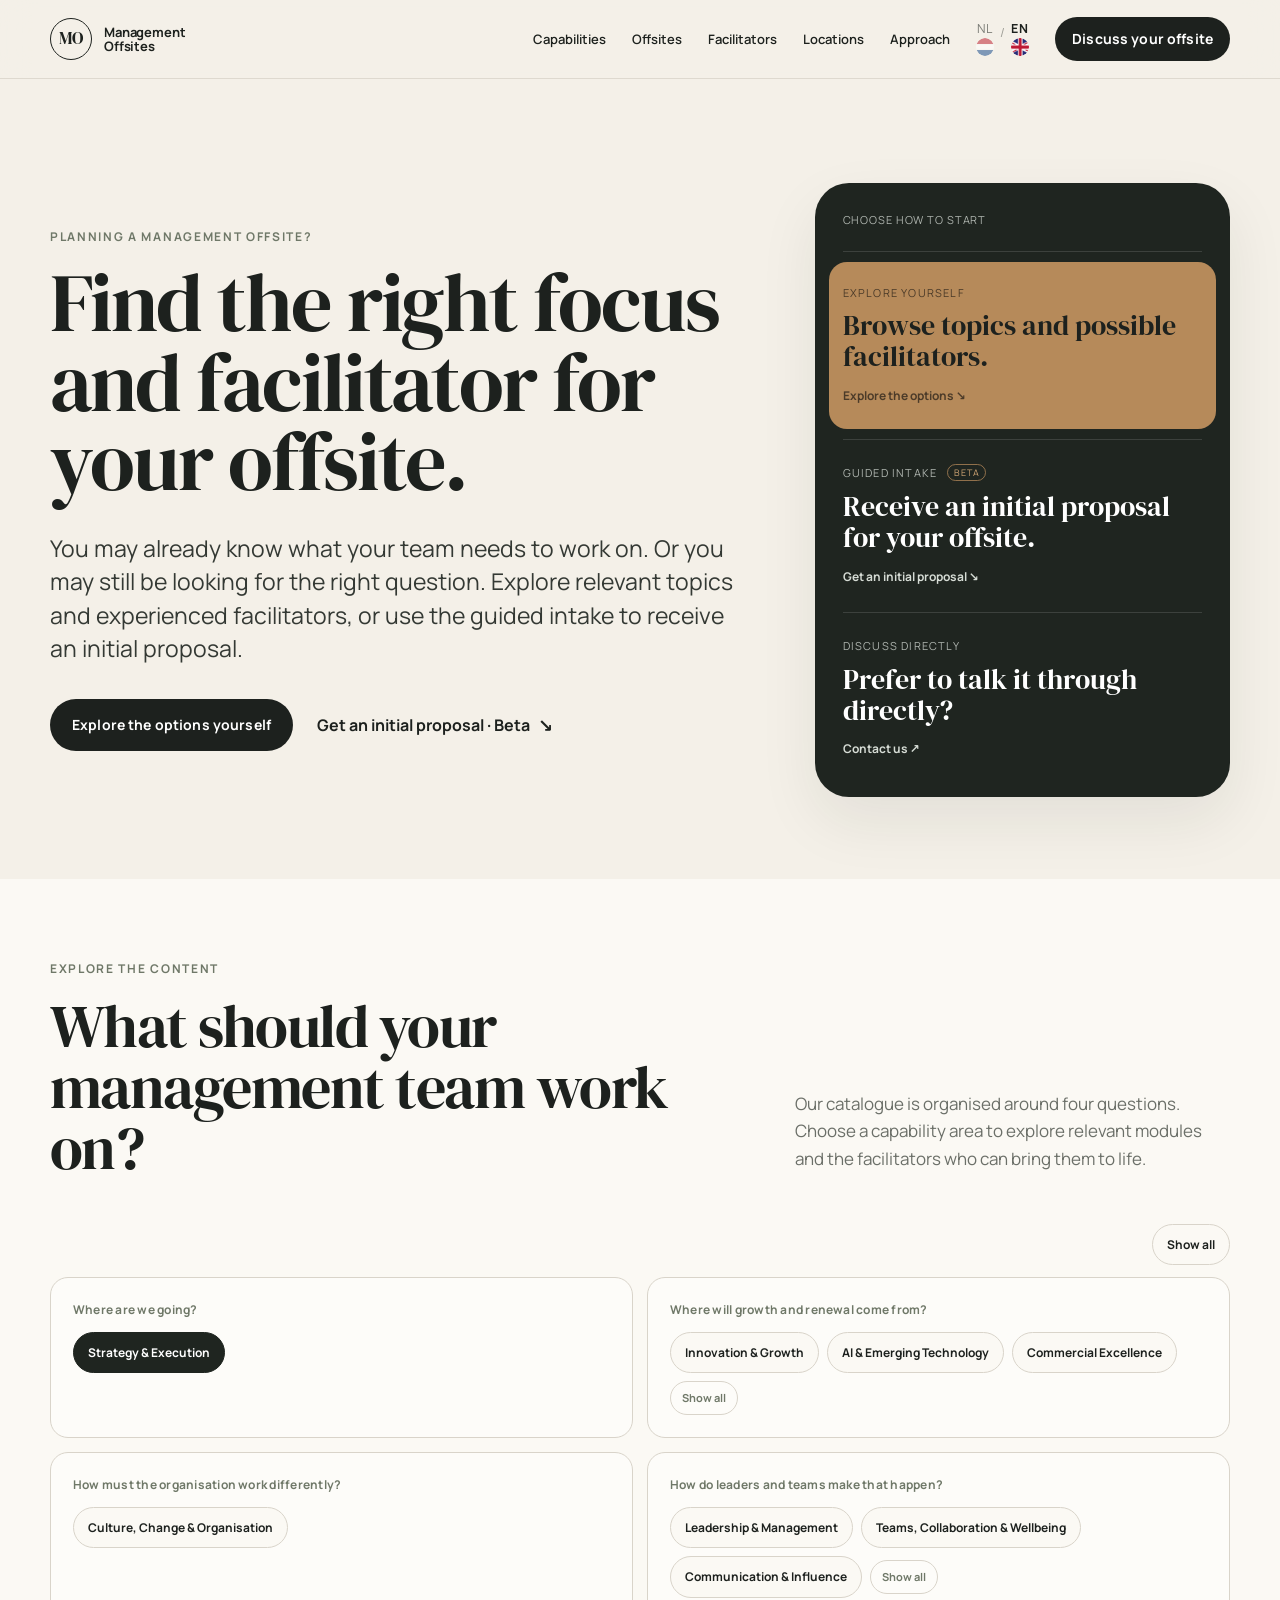
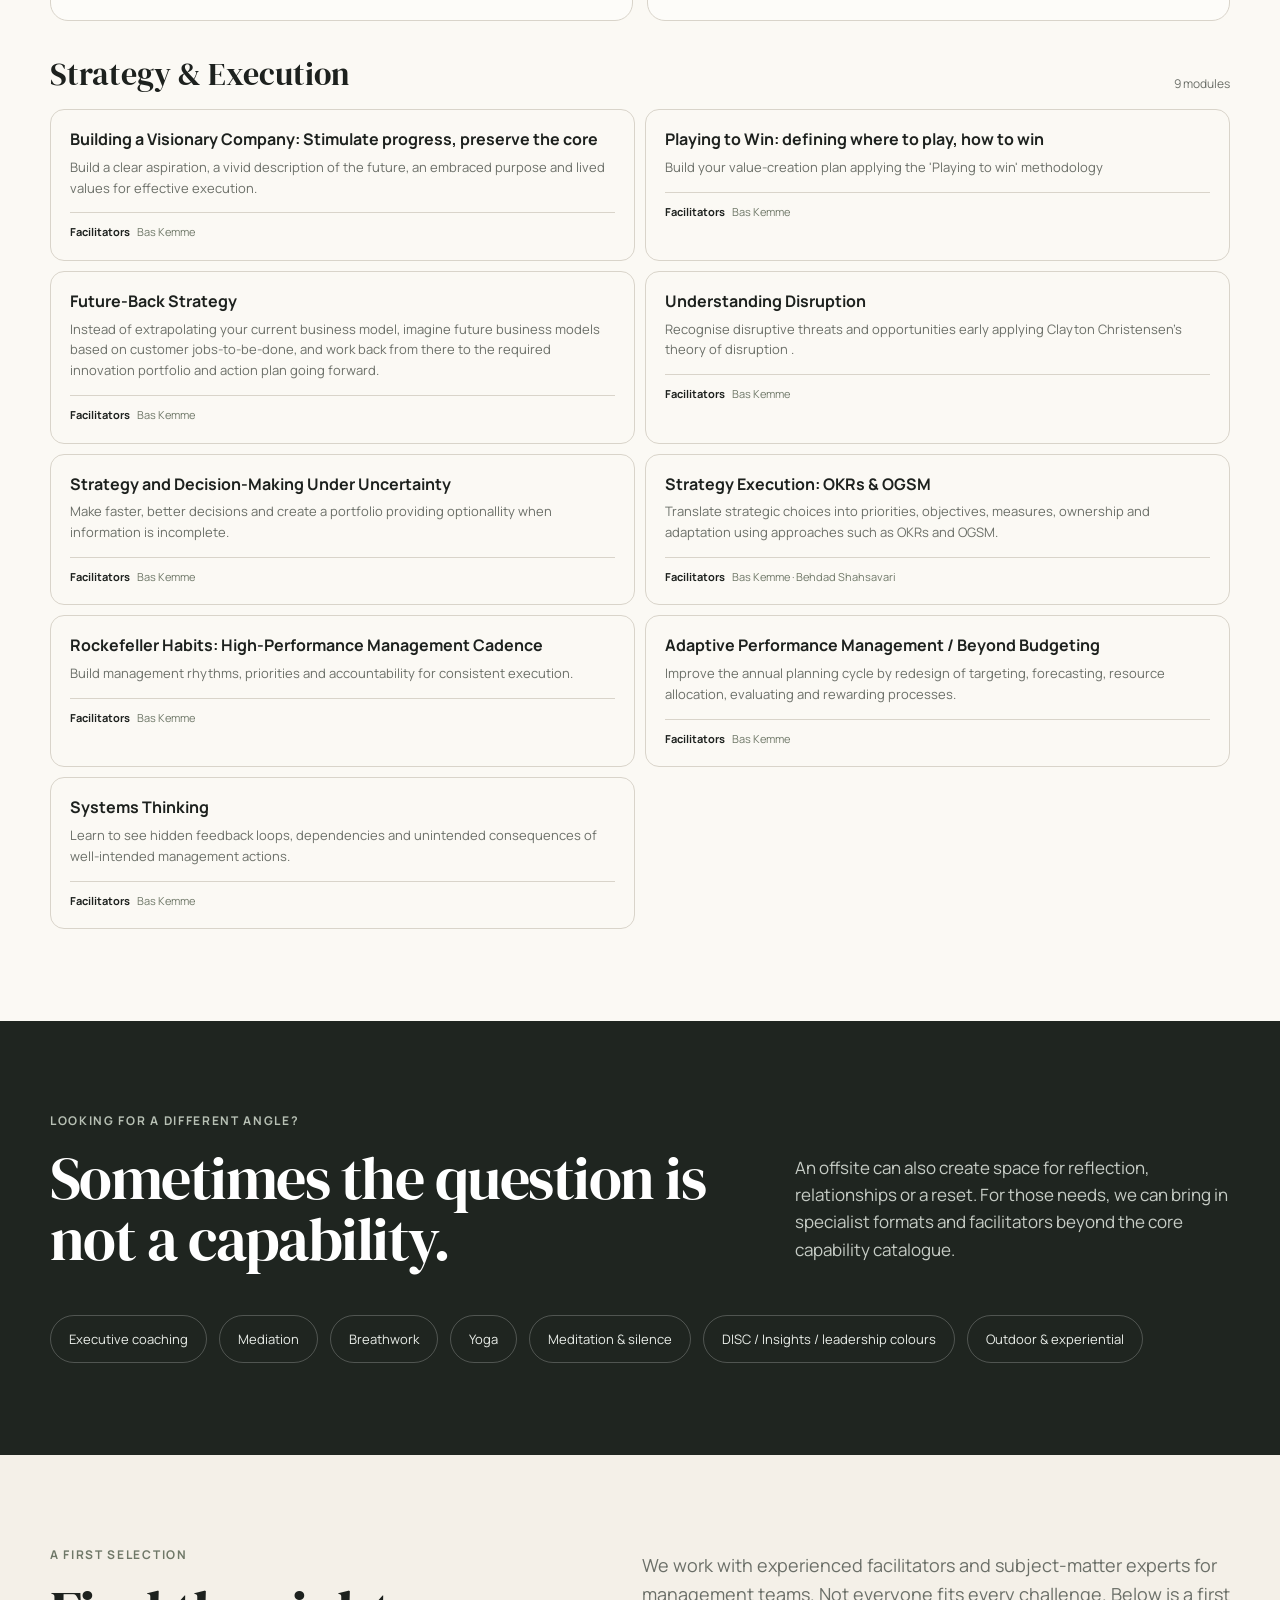
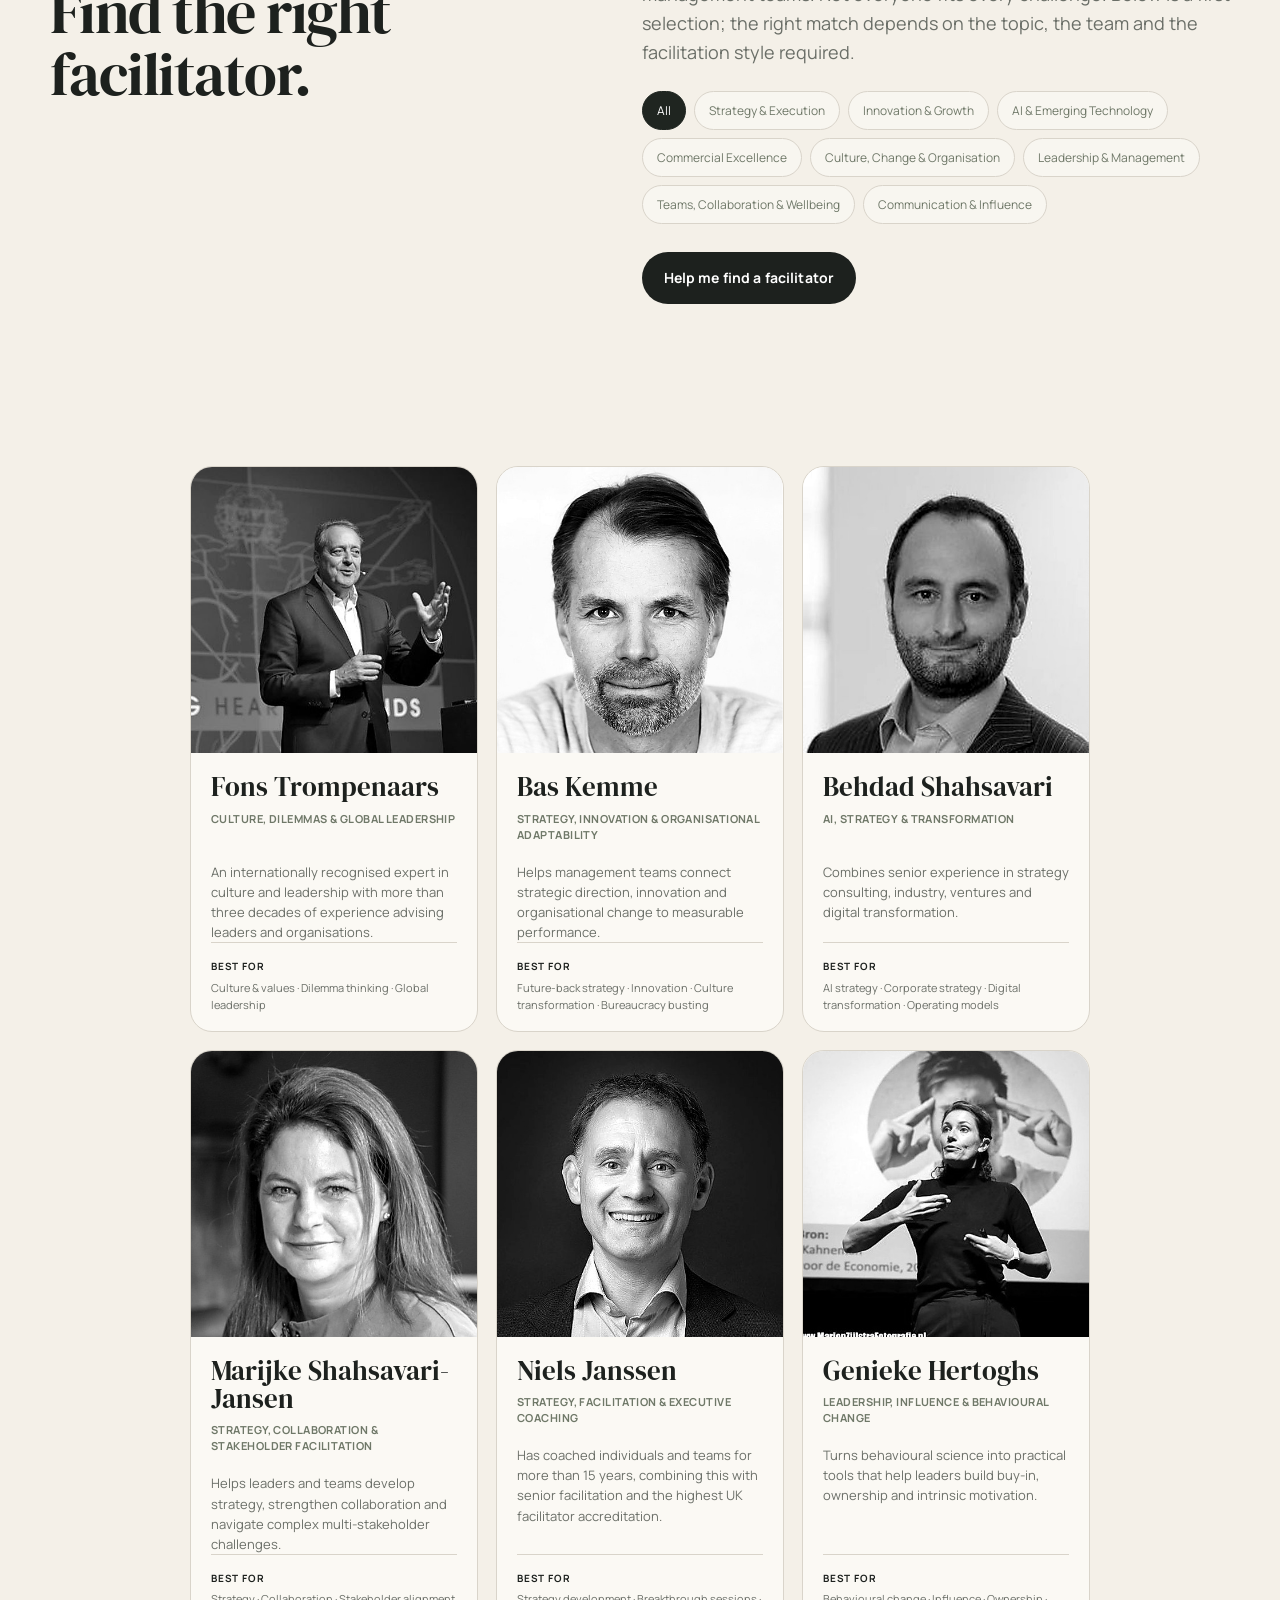
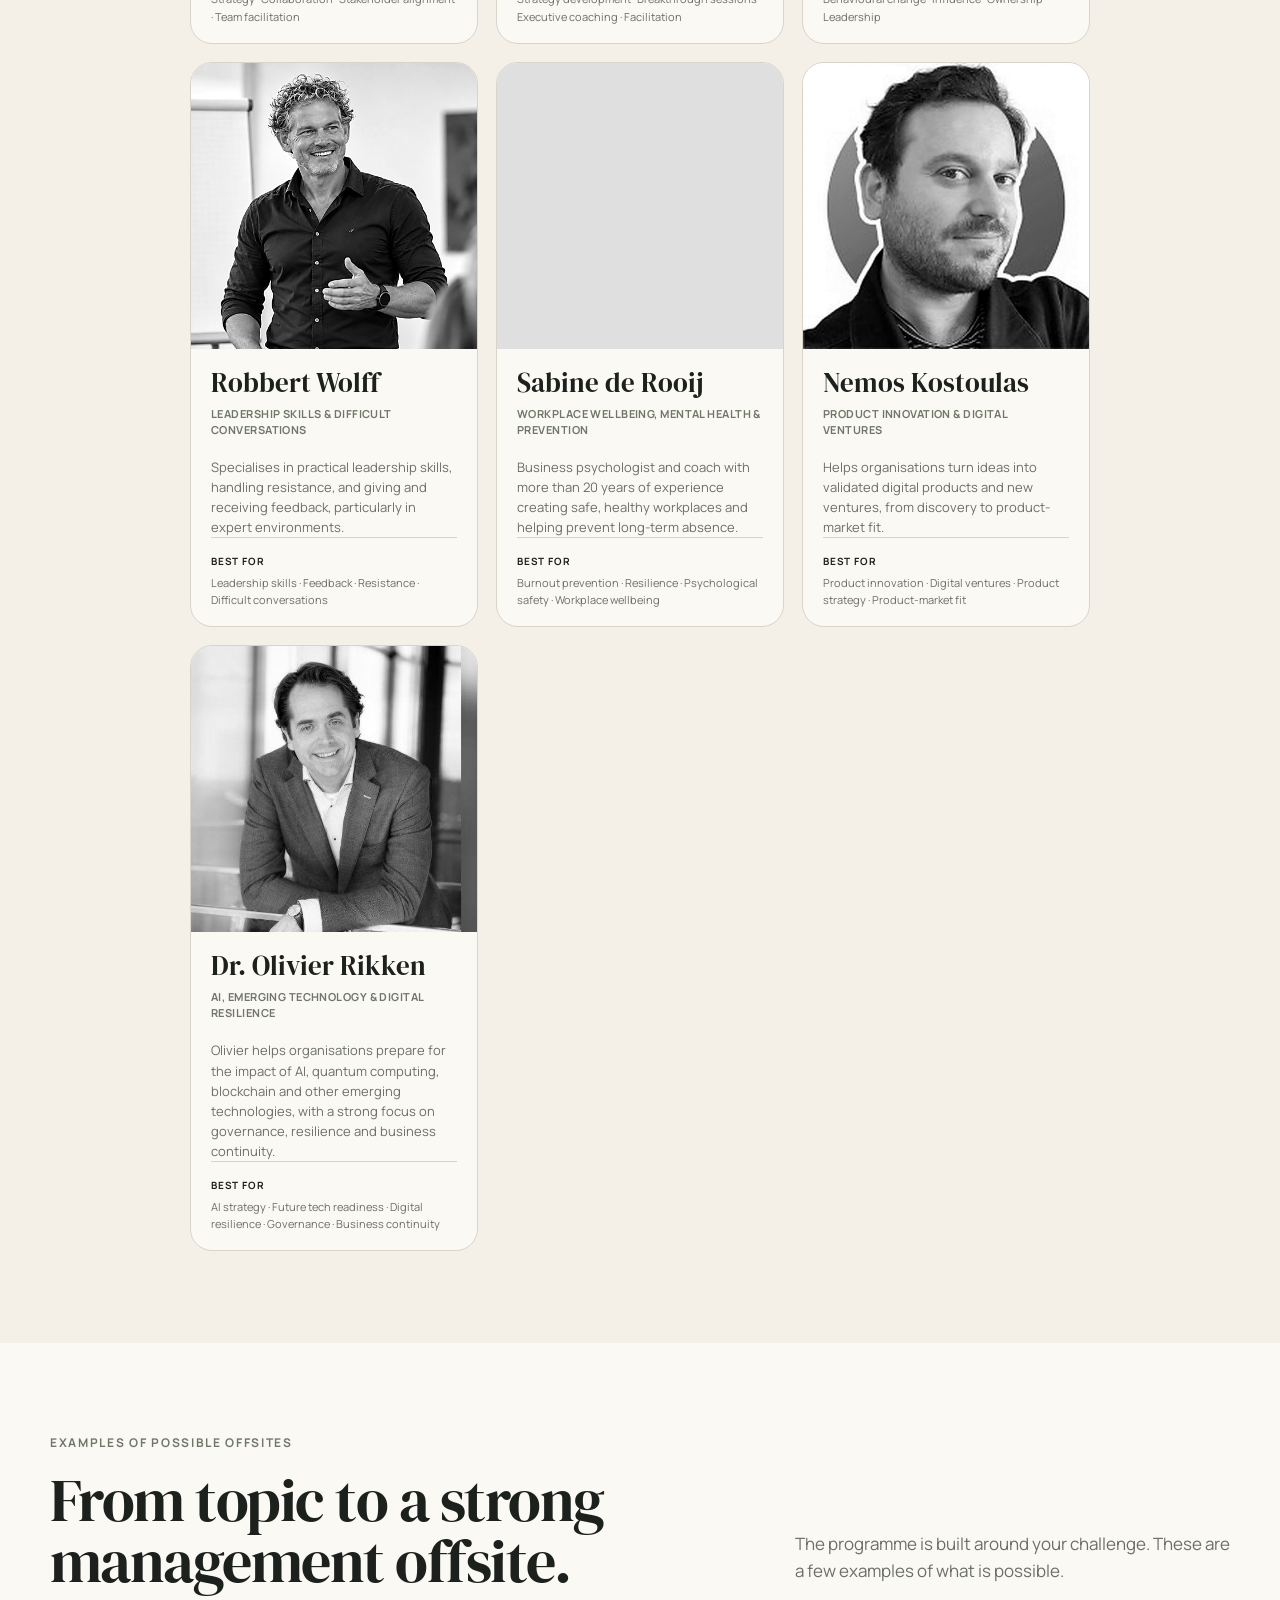
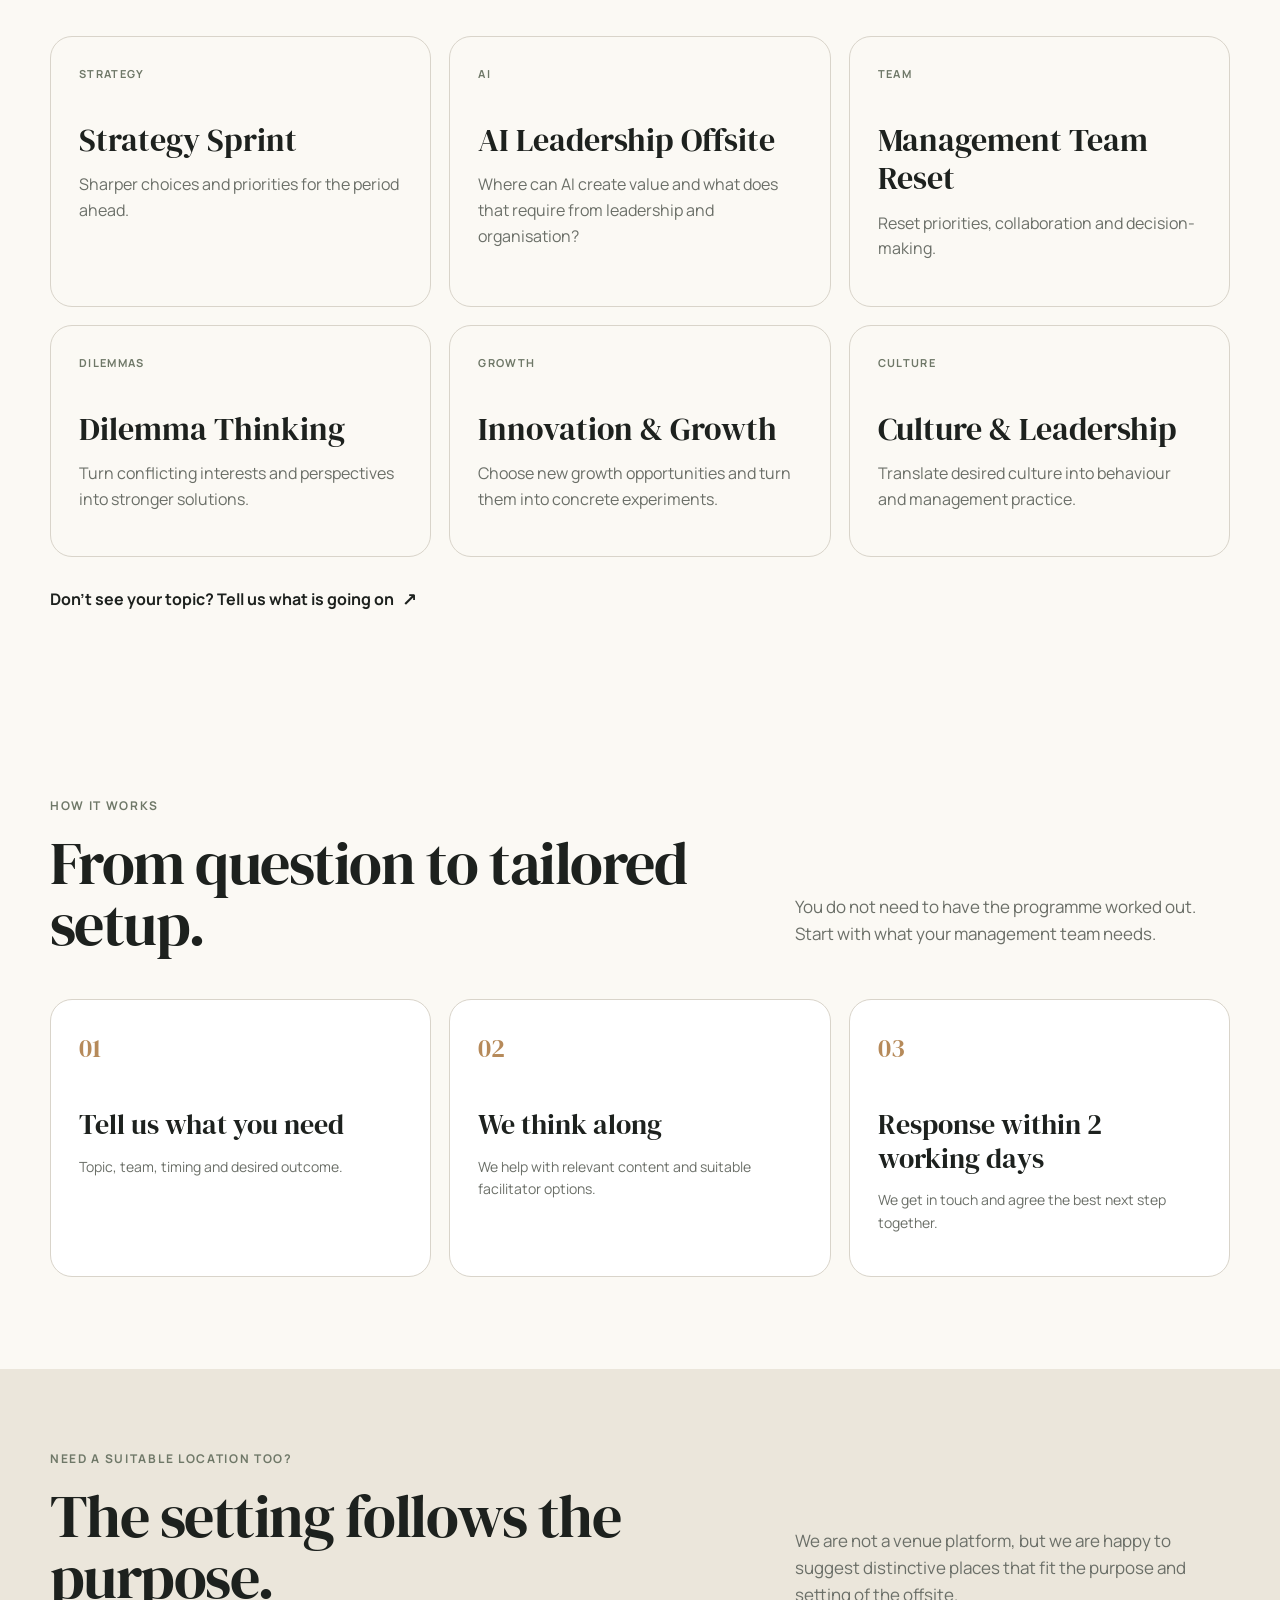
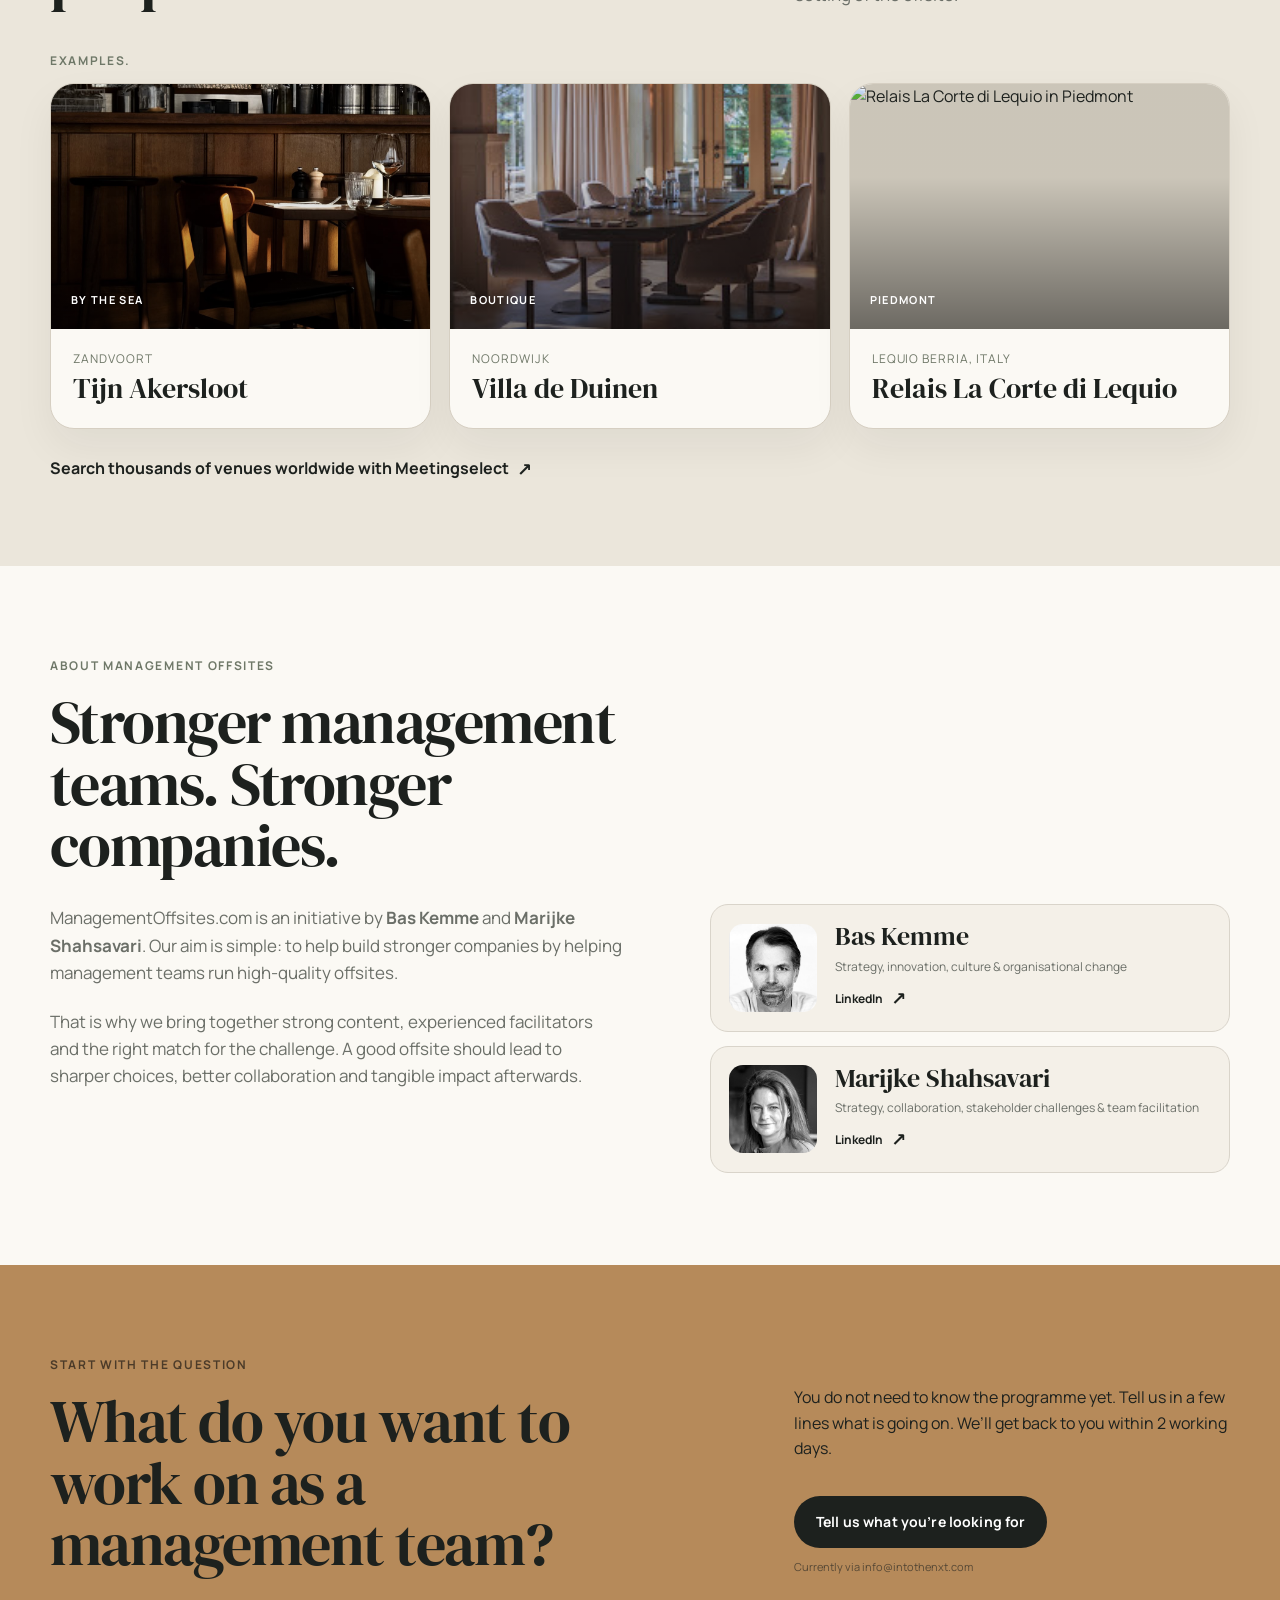
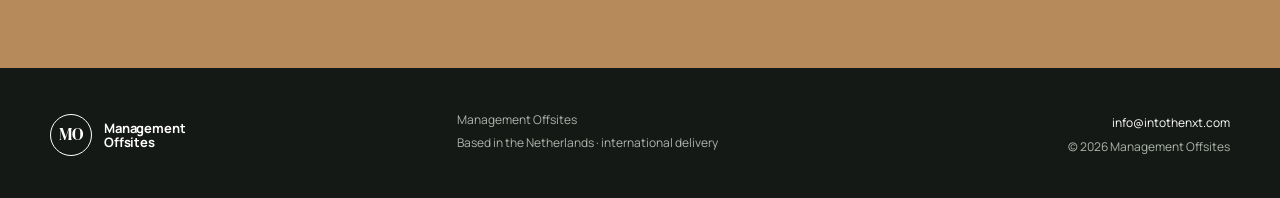
==== commit debc96e6: "Reframe Meetingselect as venue directory" ====
--- a/index.html
+++ b/index.html
@@ -160,14 +160,15 @@
           <div><p class="eyebrow">Need a suitable location too?</p><h2>The setting follows the purpose.</h2></div>
           <div class="location-intro">
             <p>We are not a venue platform, but we are happy to suggest distinctive places that fit the purpose and setting of the offsite.</p>
-            <a class="btn" href="https://web.meetingselect.com/en/?utm_source=managementoffsites&amp;utm_medium=referral&amp;utm_campaign=venue_search" target="_blank" rel="noopener noreferrer sponsored" aria-label="Find a venue with Meetingselect (opens in a new tab)">Find a venue with Meetingselect</a>
           </div>
         </div>
+        <p class="eyebrow location-examples">Examples.</p>
         <div class="location-grid">
           <article class="location-card"><div class="location-visual"><img src="assets/images/tijnakersloot-interieur-dark.png" alt="Interior of Tijn Akersloot in Zandvoort" loading="lazy"><span>BY THE SEA</span></div><div class="location-copy"><p class="location-place">Zandvoort</p><h3>Tijn Akersloot</h3></div></article>
           <article class="location-card"><div class="location-visual"><img src="assets/images/villadeduinenmeeting%20room.jpg" alt="Meeting room at Villa de Duinen in Noordwijk" loading="lazy"><span>BOUTIQUE</span></div><div class="location-copy"><p class="location-place">Noordwijk</p><h3>Villa de Duinen</h3></div></article>
           <article class="location-card"><div class="location-visual"><img src="https://corte-di-lequio.de/wp-content/uploads/2018/07/FSP_4324-e1541357742737.jpg" alt="Relais La Corte di Lequio in Piedmont" loading="lazy"><span>PIEDMONT</span></div><div class="location-copy"><p class="location-place">Lequio Berria, Italy</p><h3>Relais La Corte di Lequio</h3></div></article>
         </div>
+        <div class="venue-directory-link"><a class="text-link" href="https://web.meetingselect.com/en/?utm_source=managementoffsites&amp;utm_medium=referral&amp;utm_campaign=venue_search" target="_blank" rel="noopener noreferrer sponsored" aria-label="Search thousands of venues worldwide with Meetingselect (opens in a new tab)">Search thousands of venues worldwide with Meetingselect <span>↗</span></a></div>
       </div>
     </section>
 
--- a/styles.css
+++ b/styles.css
@@ -369,8 +369,9 @@
 .compact-locations { padding-top: 82px; padding-bottom: 82px; }
 .location-intro { align-self: end; }
 .location-intro p { margin: 0; color: var(--muted); font-size: 17px; }
-.location-intro .btn { margin-top: 20px; }
+.location-examples { margin-bottom: 14px; }
 .location-grid { display: grid; grid-template-columns: repeat(3, 1fr); gap: 18px; }
+.venue-directory-link { margin-top: 26px; }
 .location-card { background: var(--paper); border-radius: 24px; overflow: hidden; border: 1px solid #d6cfc2; box-shadow: 0 18px 42px rgba(38,35,30,.06); }
 .location-visual { aspect-ratio: 1.55 / 1; display: flex; align-items: flex-end; padding: 20px; position: relative; overflow: hidden; background: #cfc9bc; }
 .location-visual img { position: absolute; inset: 0; width: 100%; height: 100%; object-fit: cover; transition: transform .5s ease; }
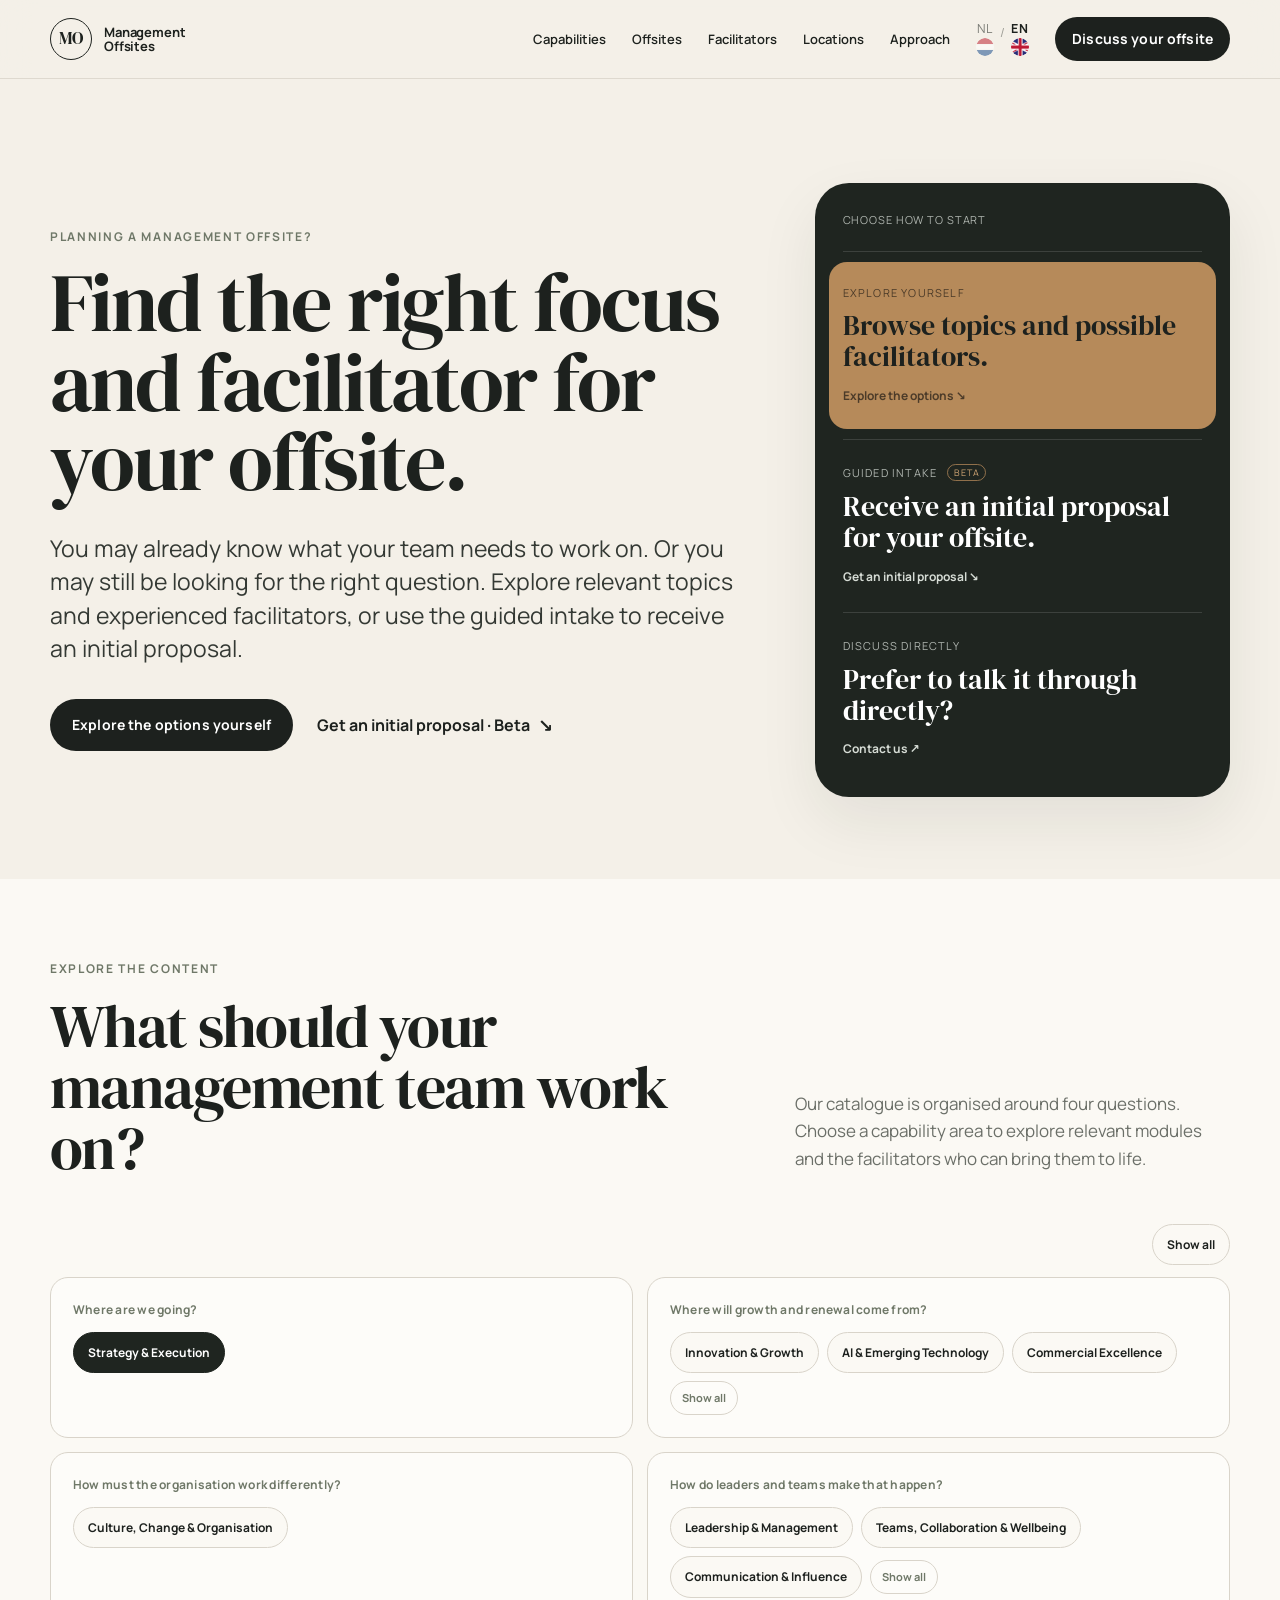
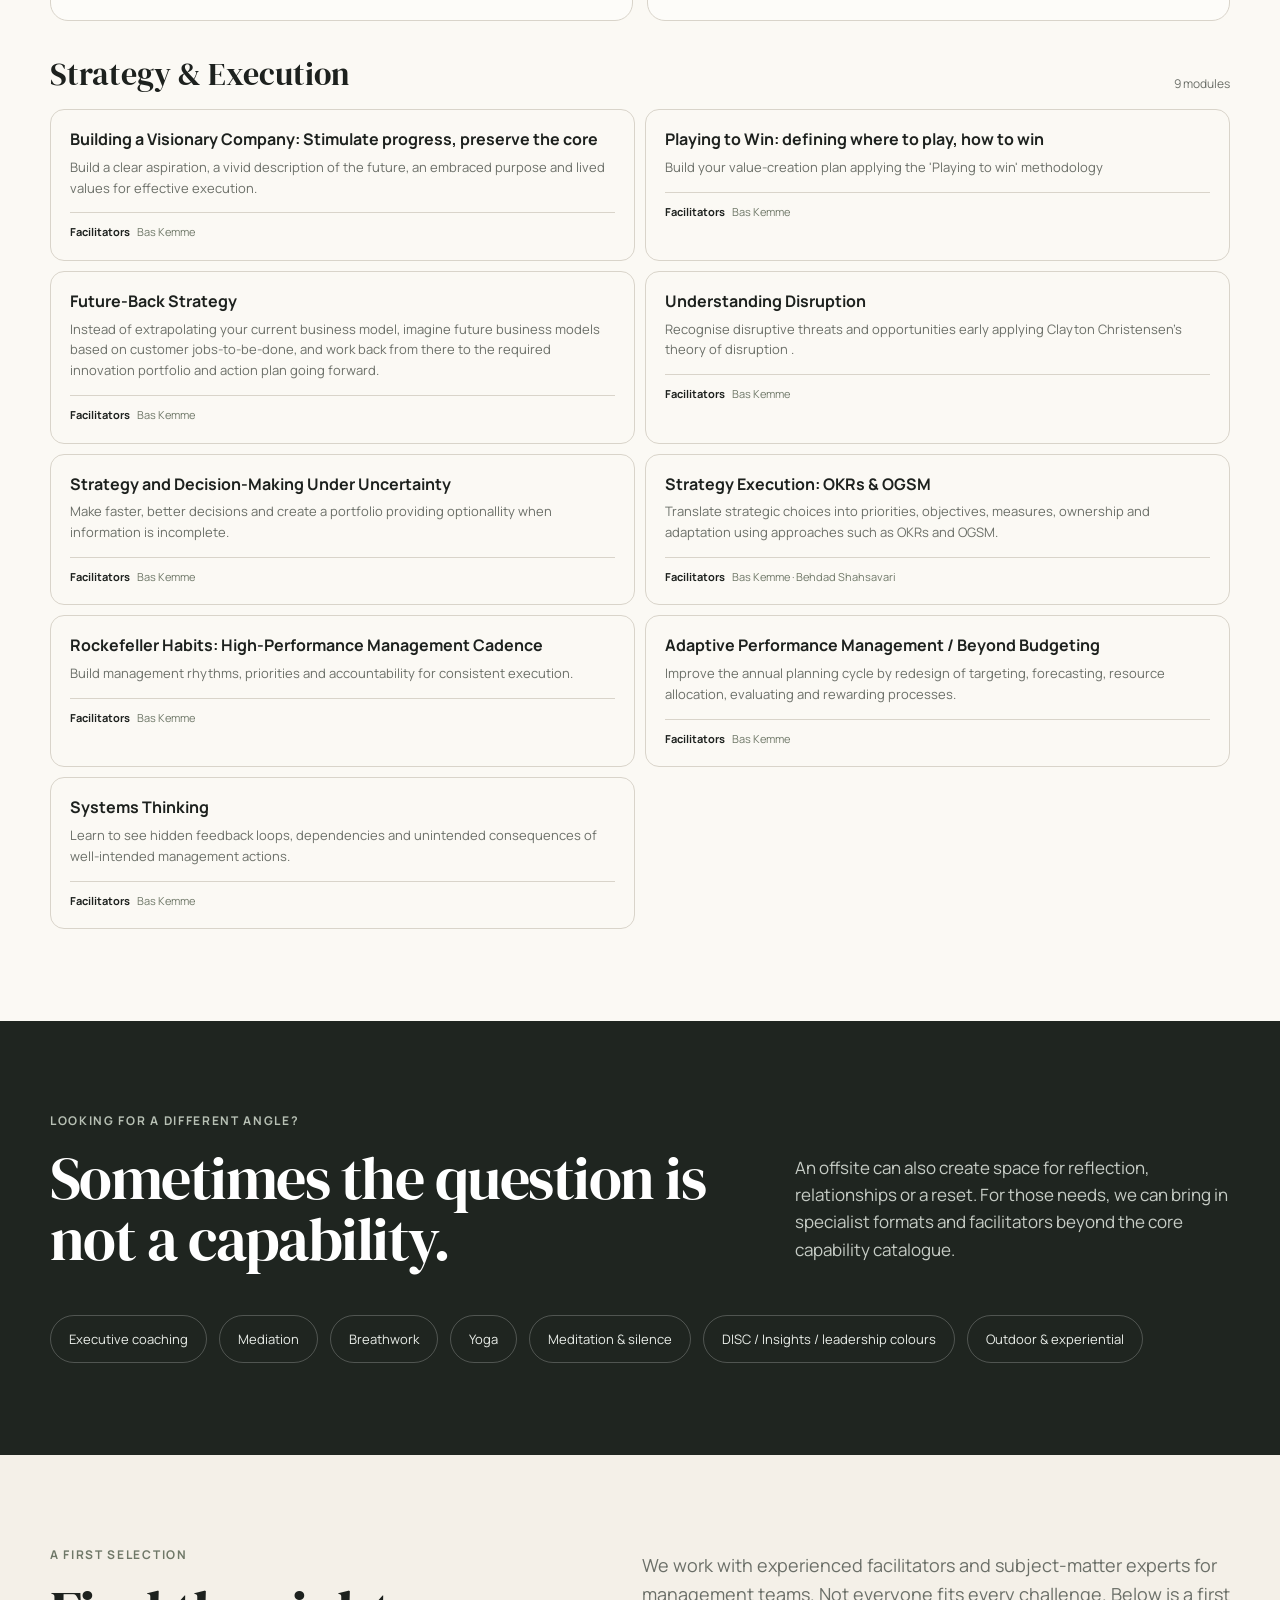
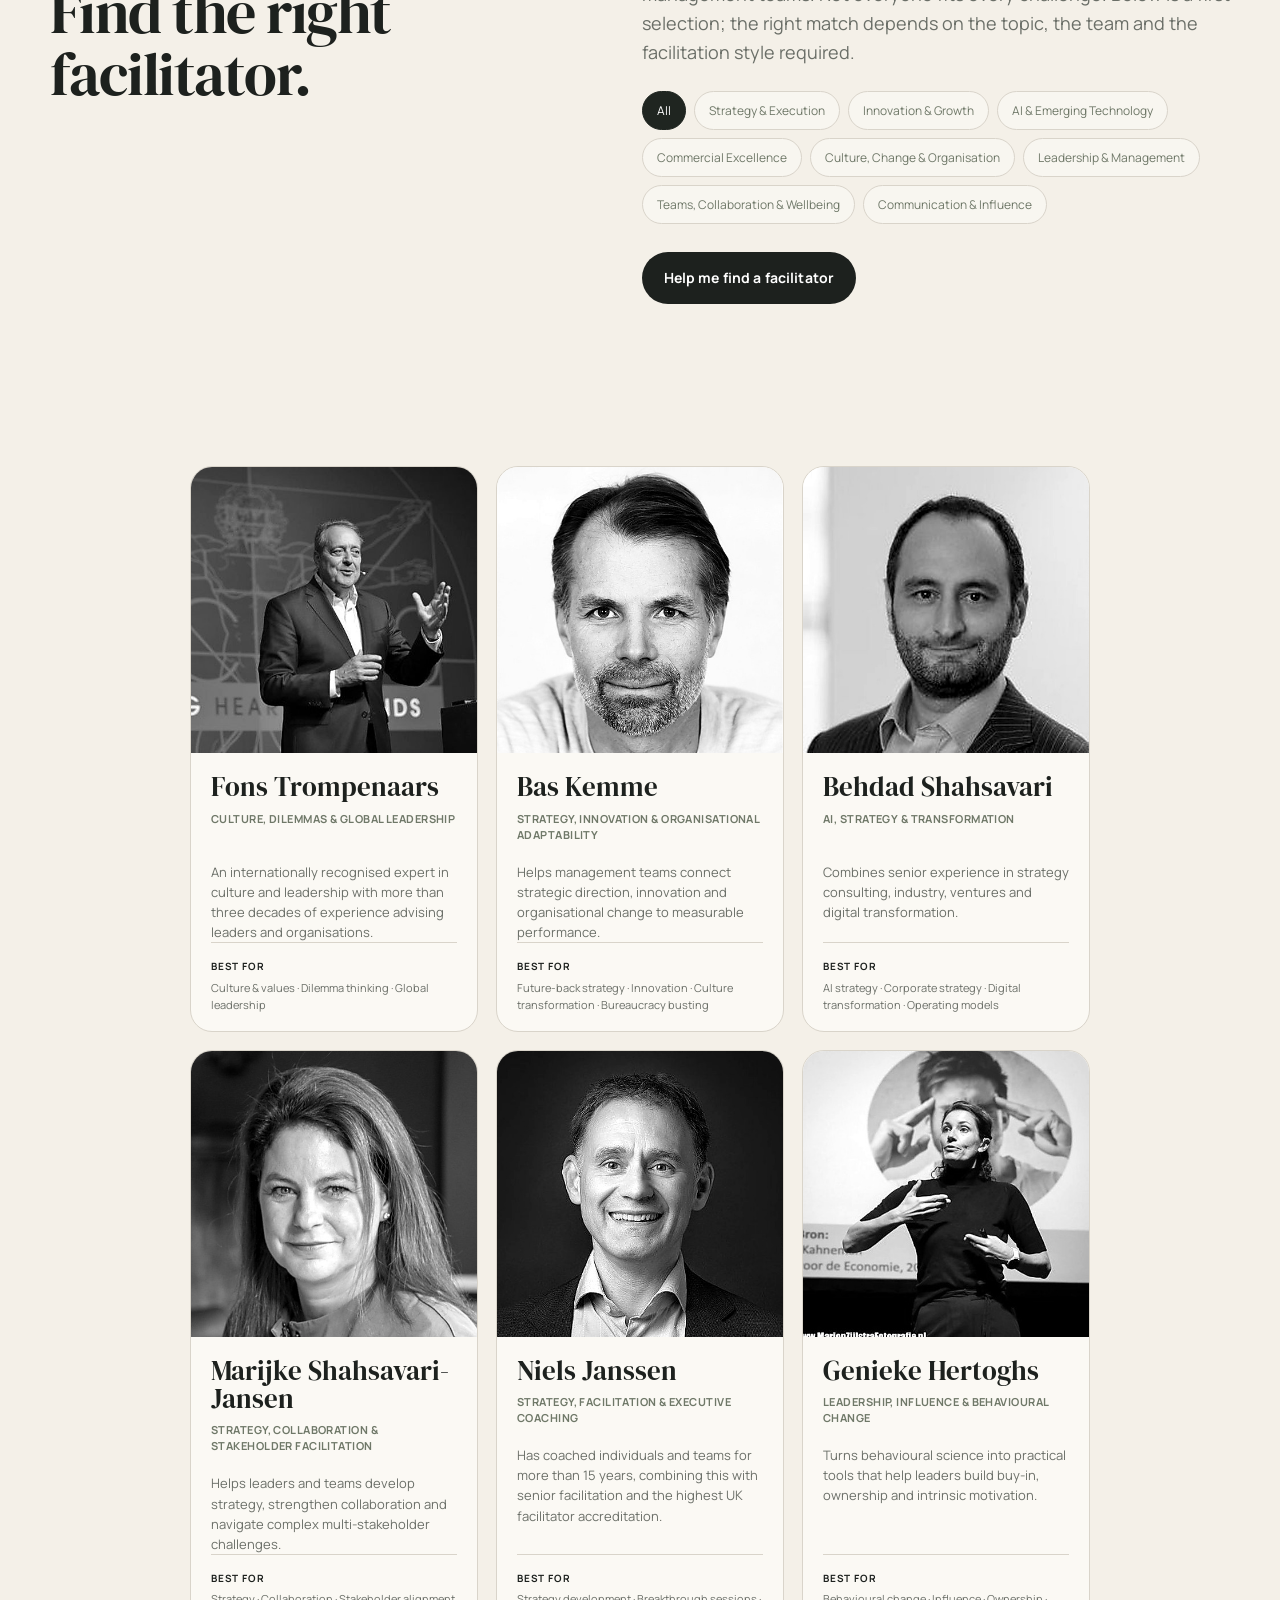
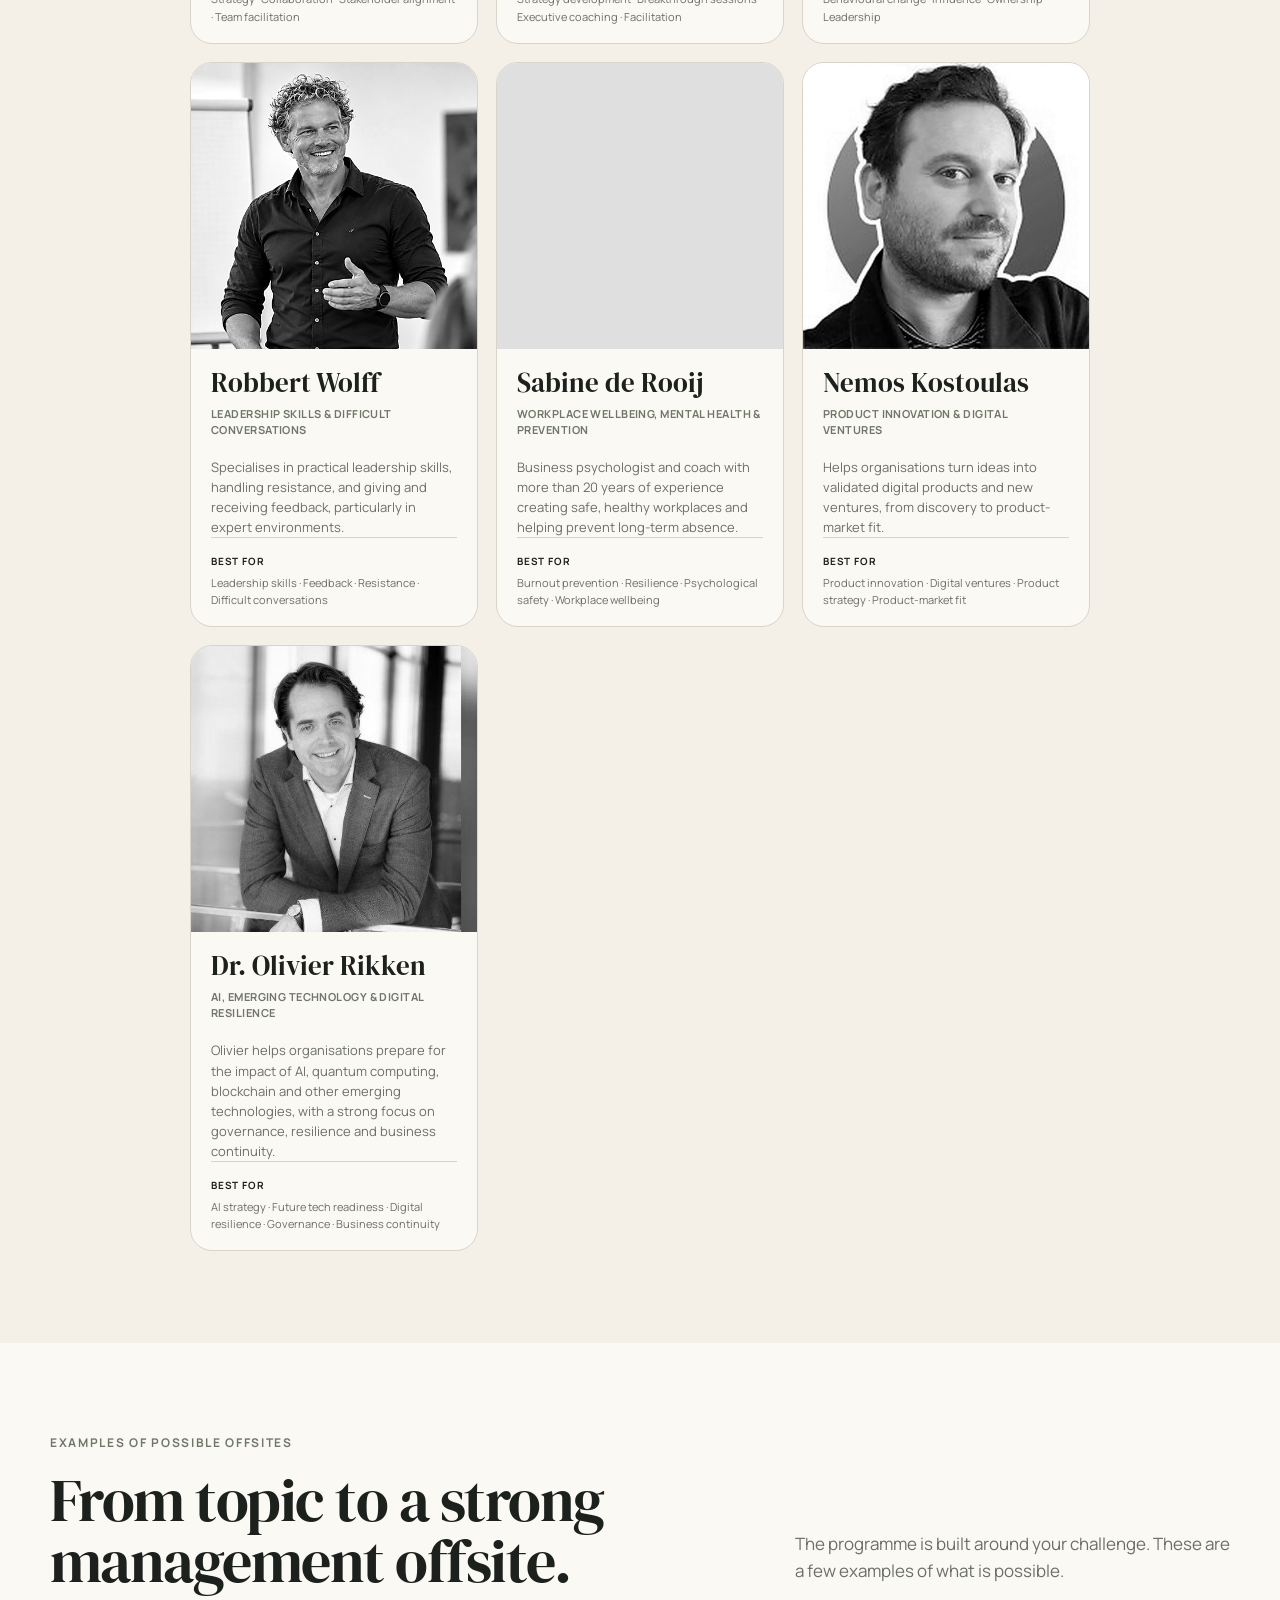
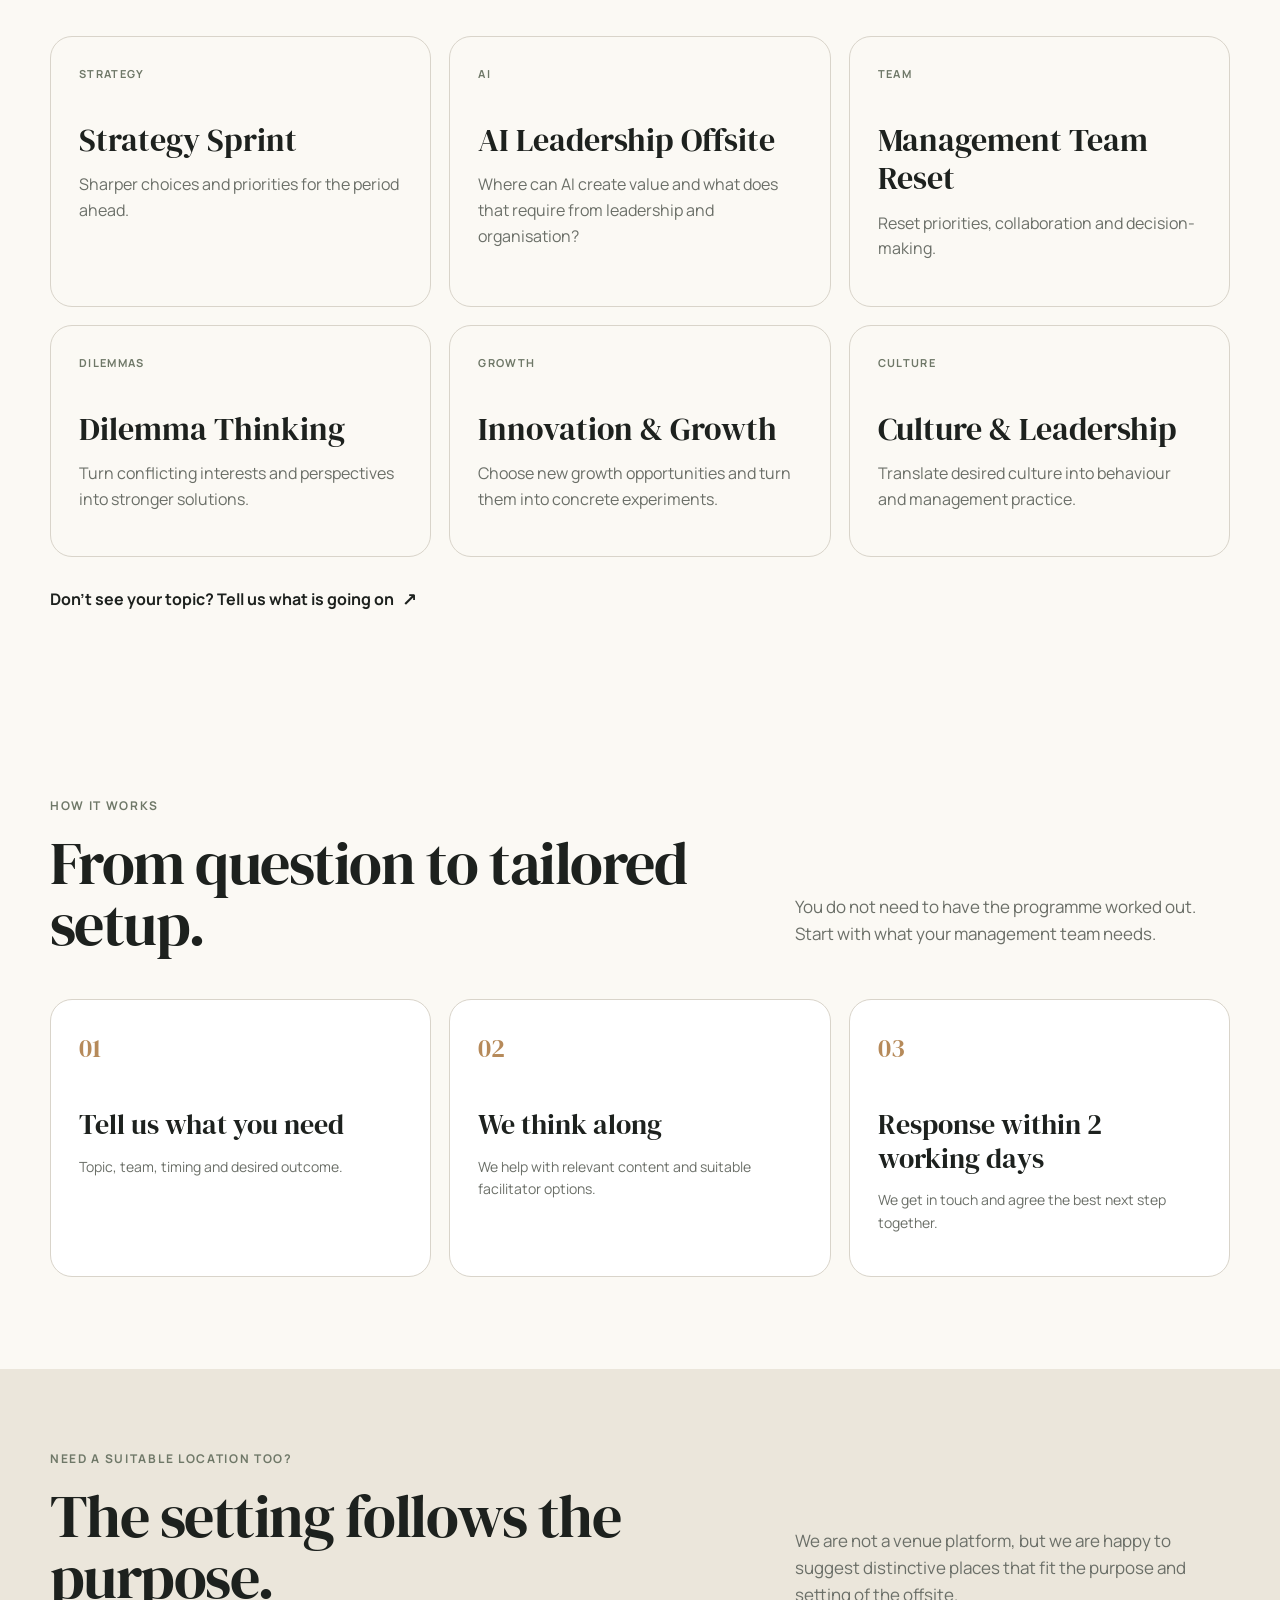
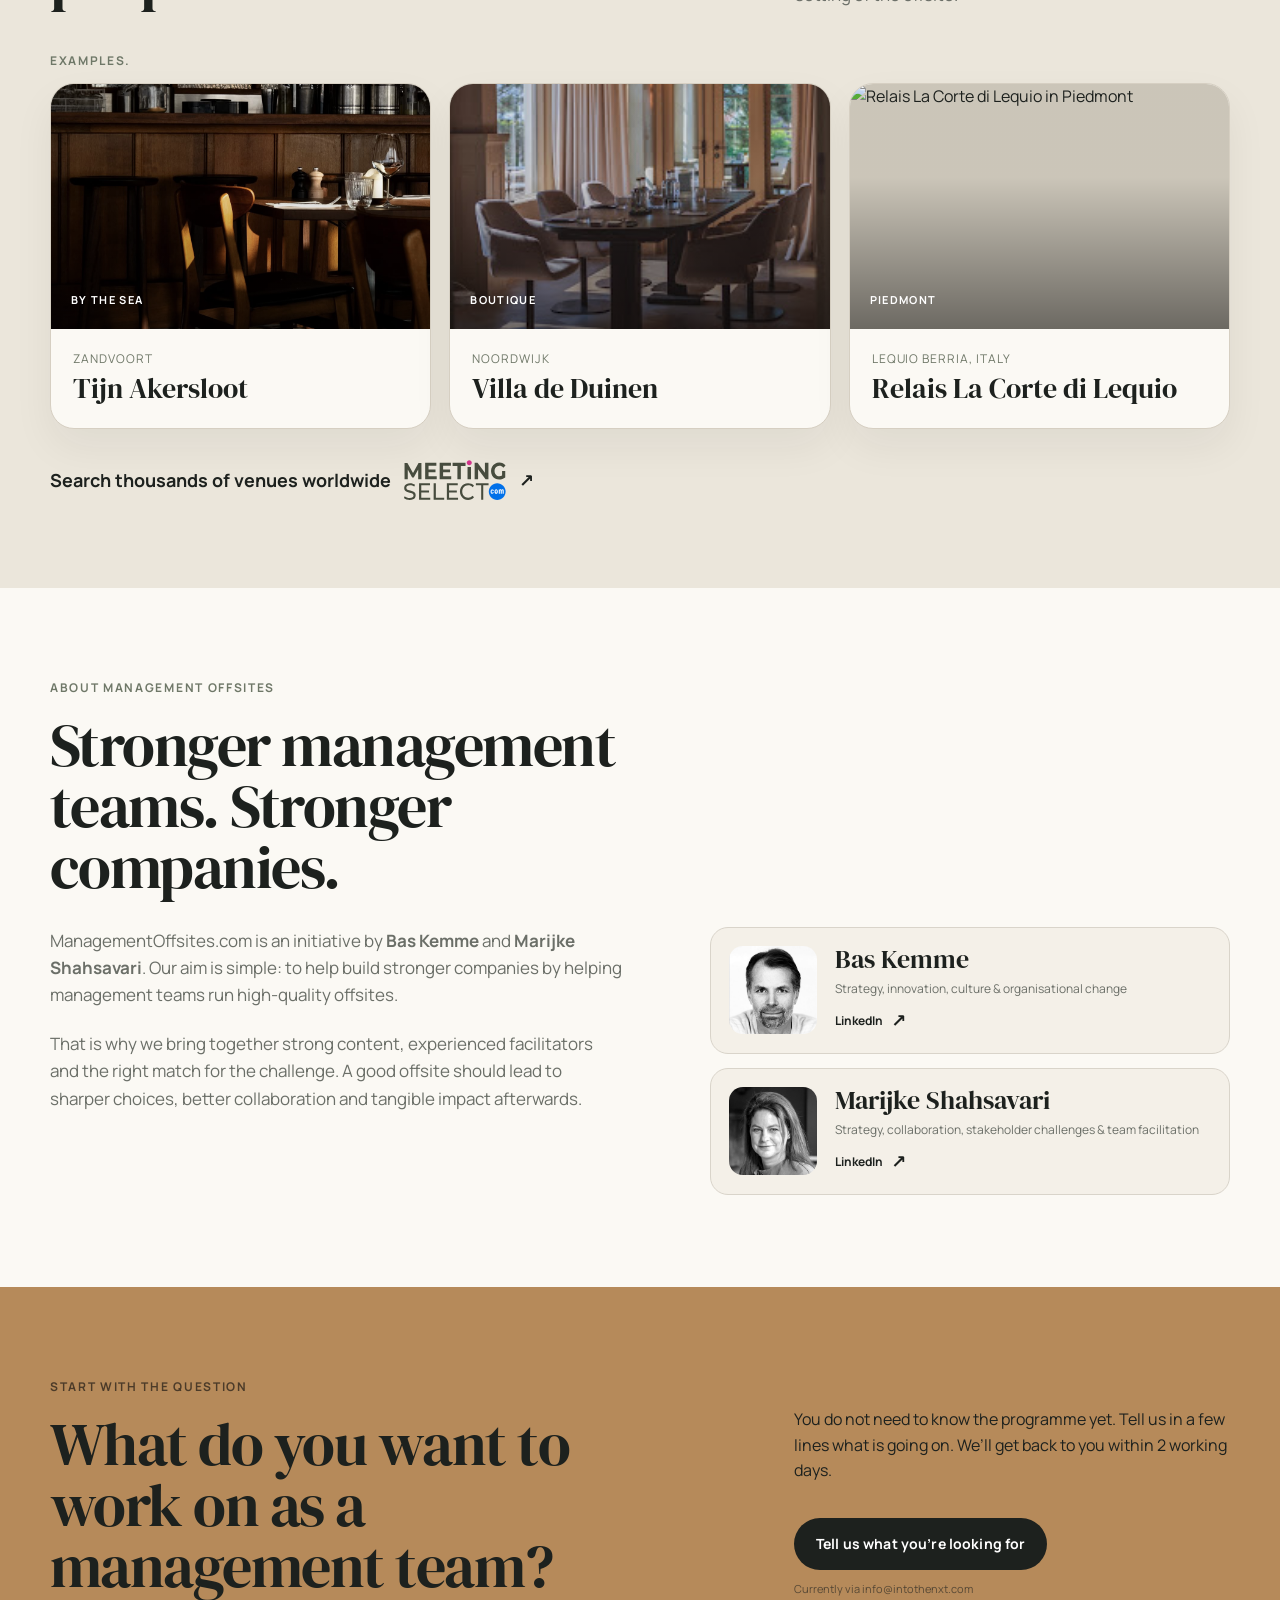
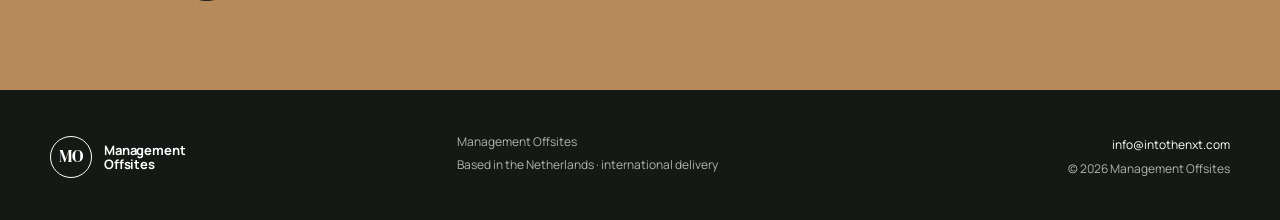
==== commit 32c2c58a: "Use Meetingselect logo in venue directory link" ====
--- a/index.html
+++ b/index.html
@@ -168,7 +168,7 @@
           <article class="location-card"><div class="location-visual"><img src="assets/images/villadeduinenmeeting%20room.jpg" alt="Meeting room at Villa de Duinen in Noordwijk" loading="lazy"><span>BOUTIQUE</span></div><div class="location-copy"><p class="location-place">Noordwijk</p><h3>Villa de Duinen</h3></div></article>
           <article class="location-card"><div class="location-visual"><img src="https://corte-di-lequio.de/wp-content/uploads/2018/07/FSP_4324-e1541357742737.jpg" alt="Relais La Corte di Lequio in Piedmont" loading="lazy"><span>PIEDMONT</span></div><div class="location-copy"><p class="location-place">Lequio Berria, Italy</p><h3>Relais La Corte di Lequio</h3></div></article>
         </div>
-        <div class="venue-directory-link"><a class="text-link" href="https://web.meetingselect.com/en/?utm_source=managementoffsites&amp;utm_medium=referral&amp;utm_campaign=venue_search" target="_blank" rel="noopener noreferrer sponsored" aria-label="Search thousands of venues worldwide with Meetingselect (opens in a new tab)">Search thousands of venues worldwide with Meetingselect <span>↗</span></a></div>
+        <div class="venue-directory-link"><a class="text-link" href="https://web.meetingselect.com/en/?utm_source=managementoffsites&amp;utm_medium=referral&amp;utm_campaign=venue_search" target="_blank" rel="noopener noreferrer sponsored" aria-label="Search thousands of venues worldwide with Meetingselect (opens in a new tab)"><span>Search thousands of venues worldwide</span><img src="assets/images/meetingselect-logo.svg" alt="Meetingselect"><span aria-hidden="true">↗</span></a></div>
       </div>
     </section>
 
--- a/styles.css
+++ b/styles.css
@@ -372,6 +372,8 @@
 .location-examples { margin-bottom: 14px; }
 .location-grid { display: grid; grid-template-columns: repeat(3, 1fr); gap: 18px; }
 .venue-directory-link { margin-top: 26px; }
+.venue-directory-link .text-link { flex-wrap: wrap; row-gap: 4px; }
+.venue-directory-link img { display: block; width: 112px; height: auto; }
 .location-card { background: var(--paper); border-radius: 24px; overflow: hidden; border: 1px solid #d6cfc2; box-shadow: 0 18px 42px rgba(38,35,30,.06); }
 .location-visual { aspect-ratio: 1.55 / 1; display: flex; align-items: flex-end; padding: 20px; position: relative; overflow: hidden; background: #cfc9bc; }
 .location-visual img { position: absolute; inset: 0; width: 100%; height: 100%; object-fit: cover; transition: transform .5s ease; }
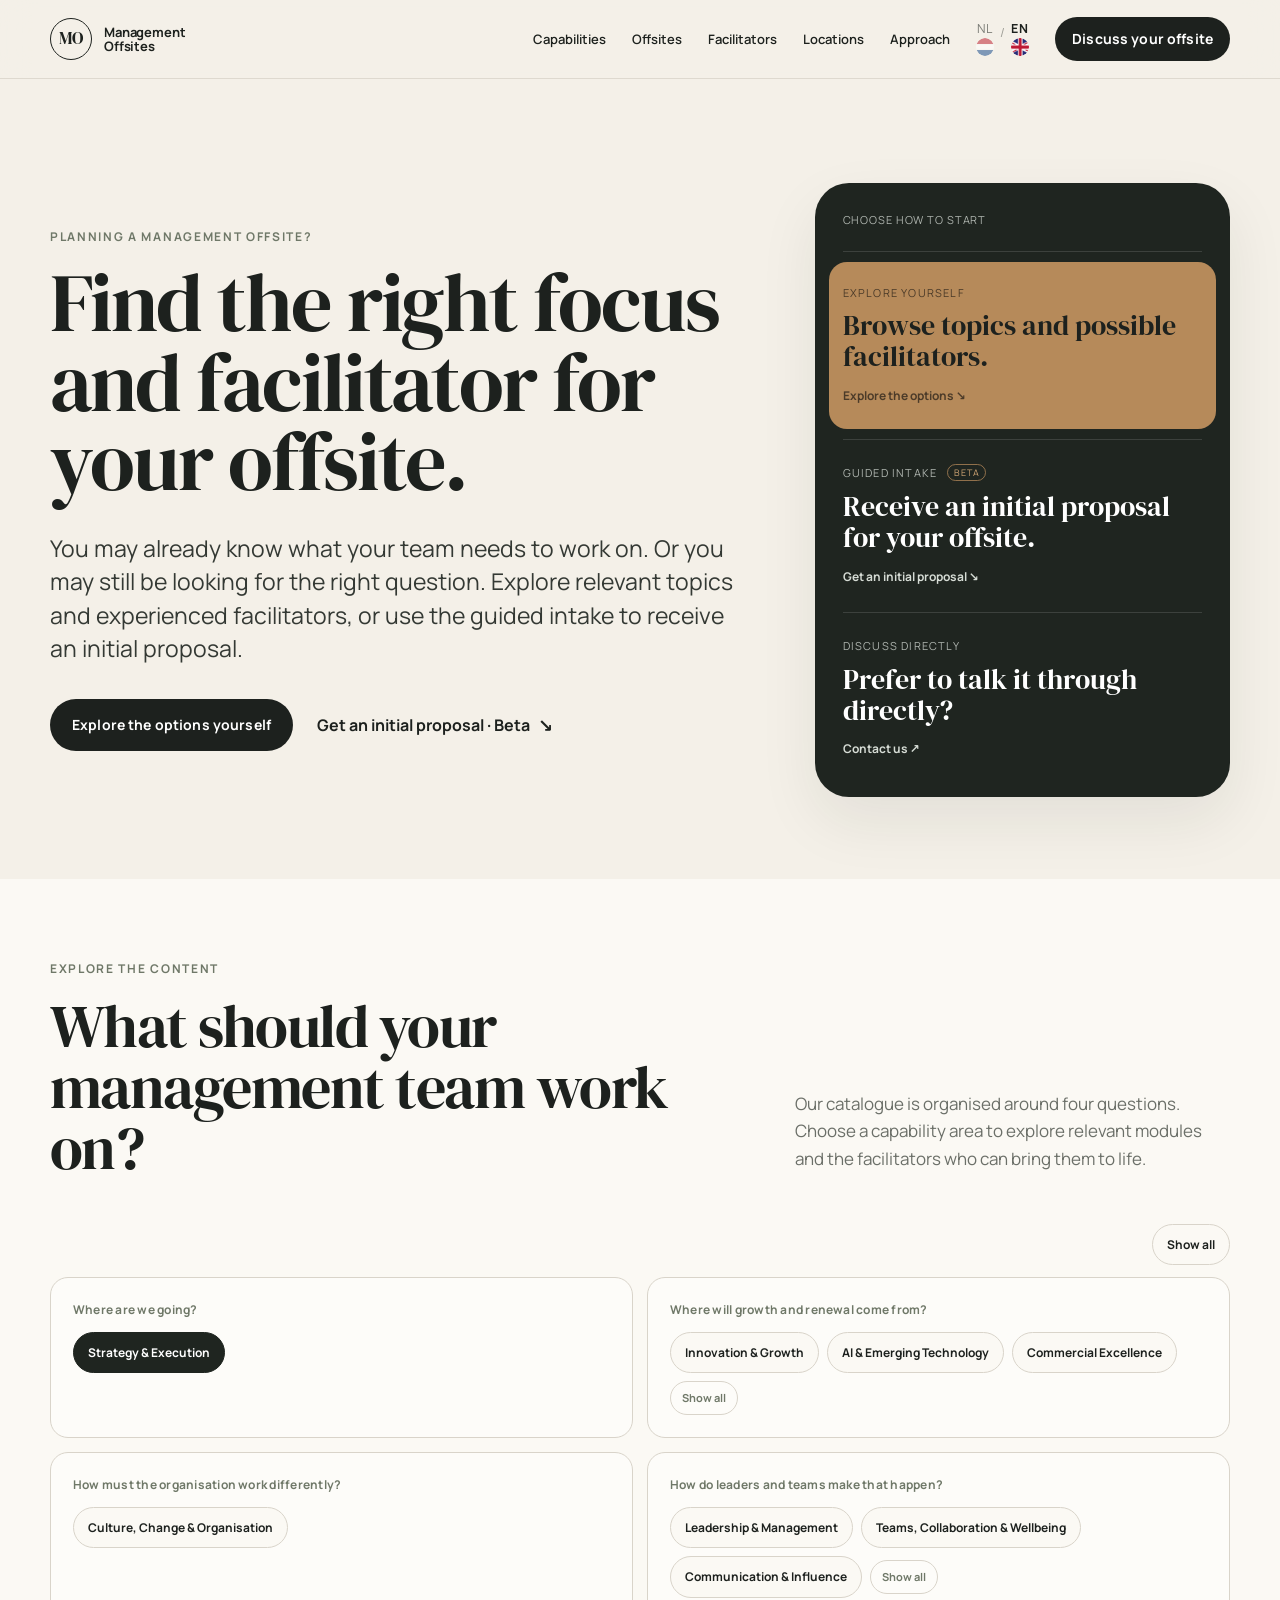
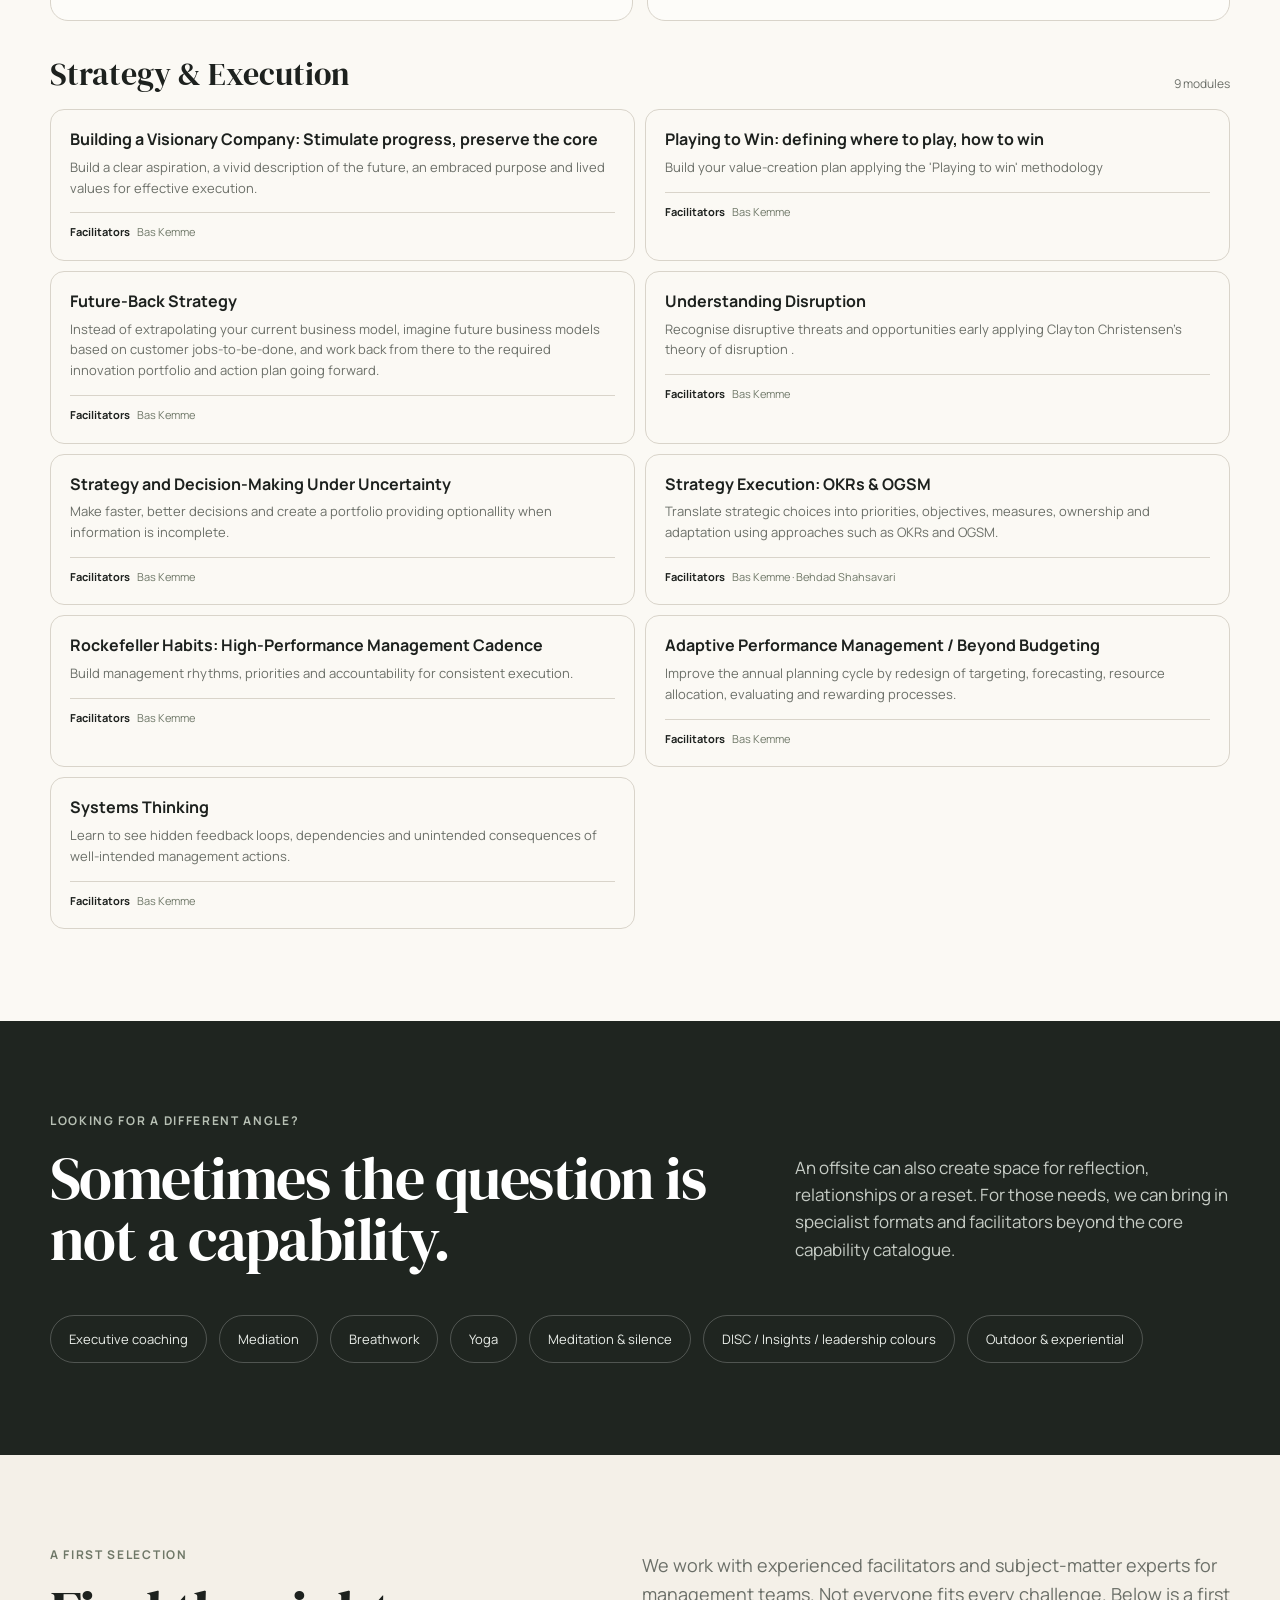
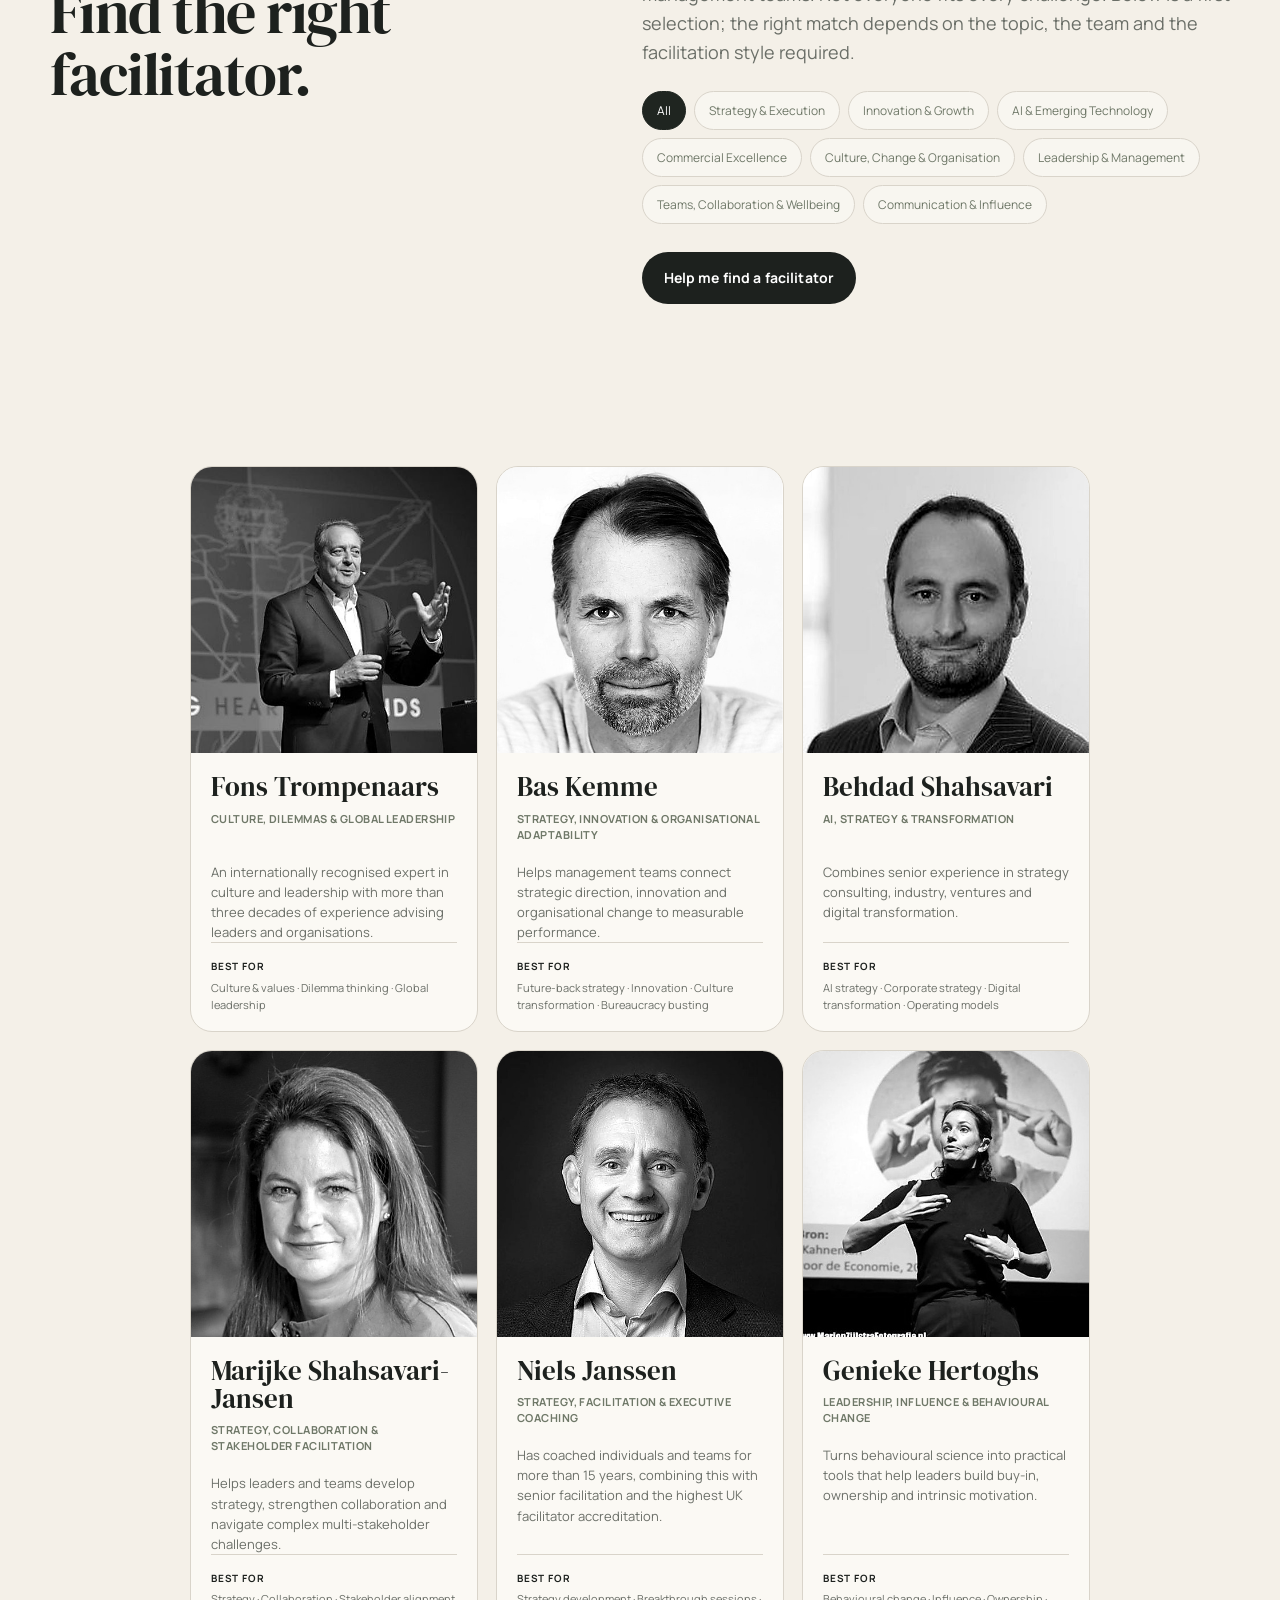
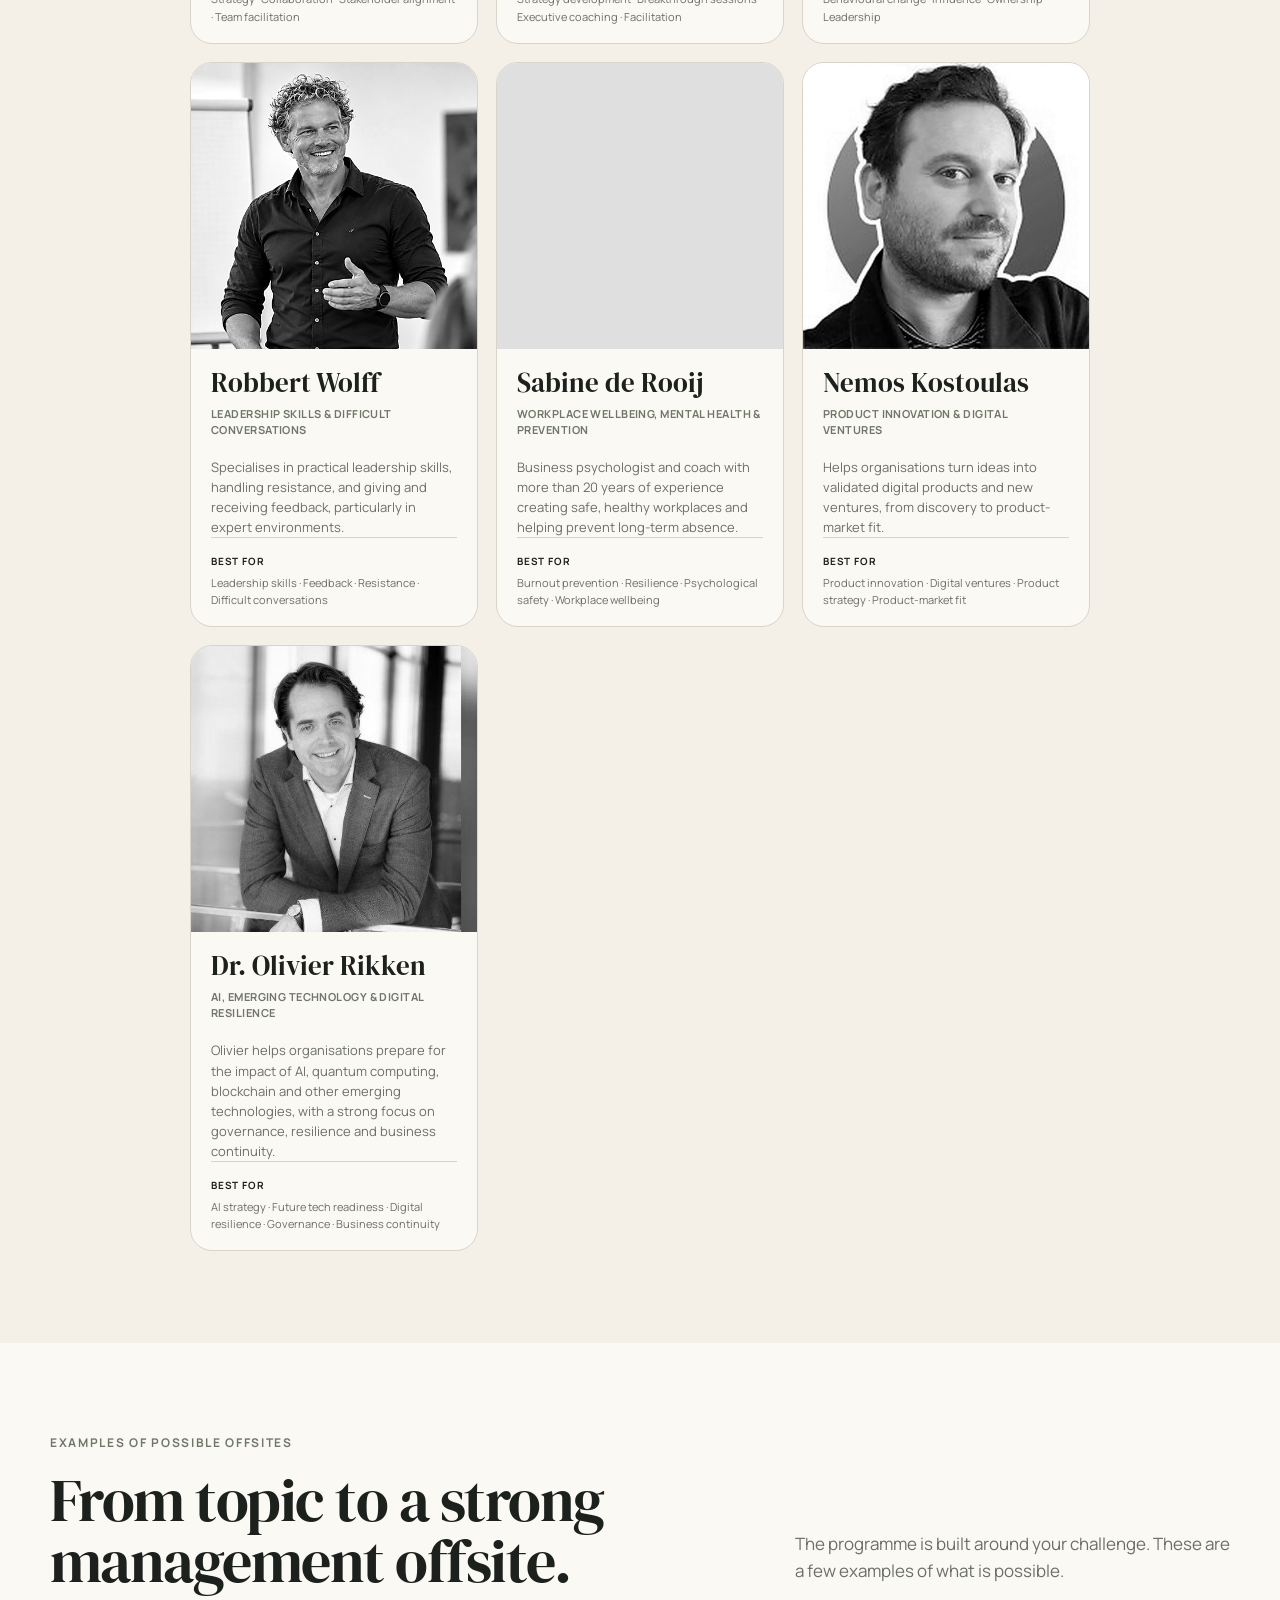
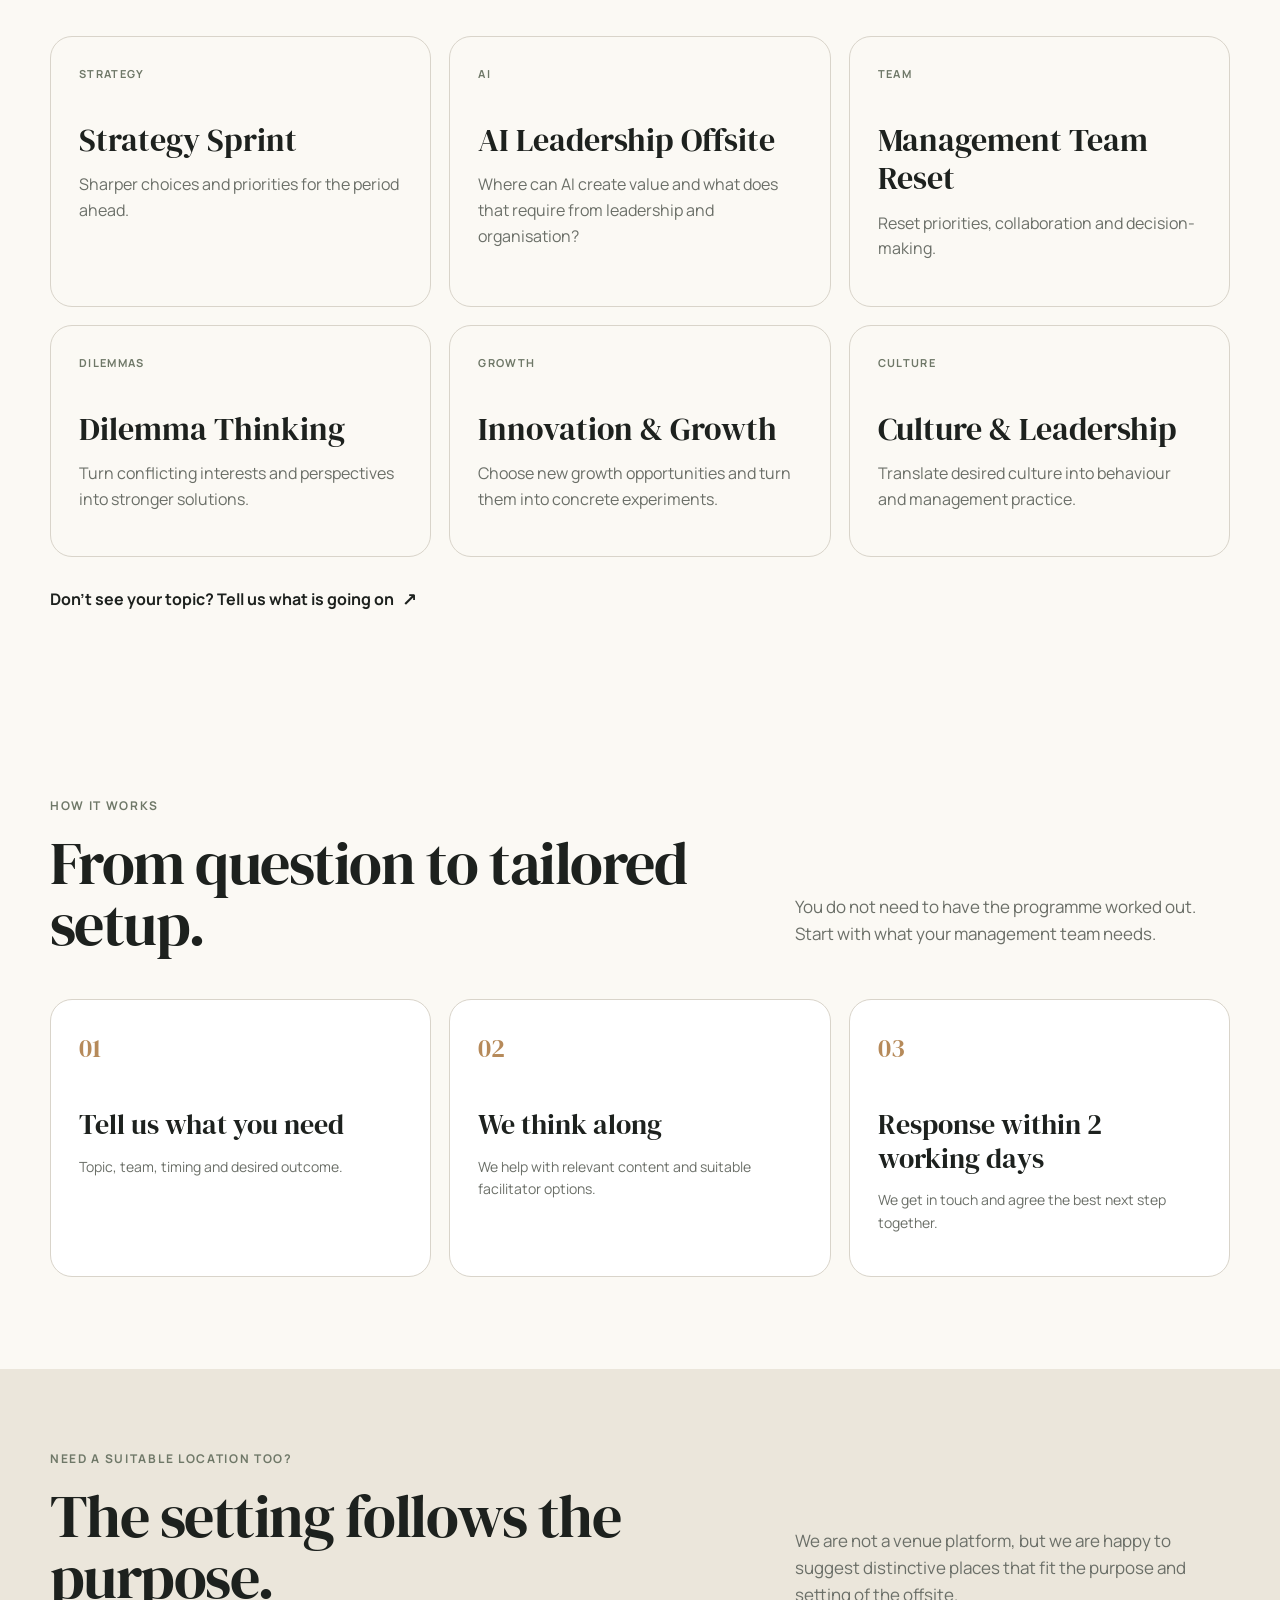
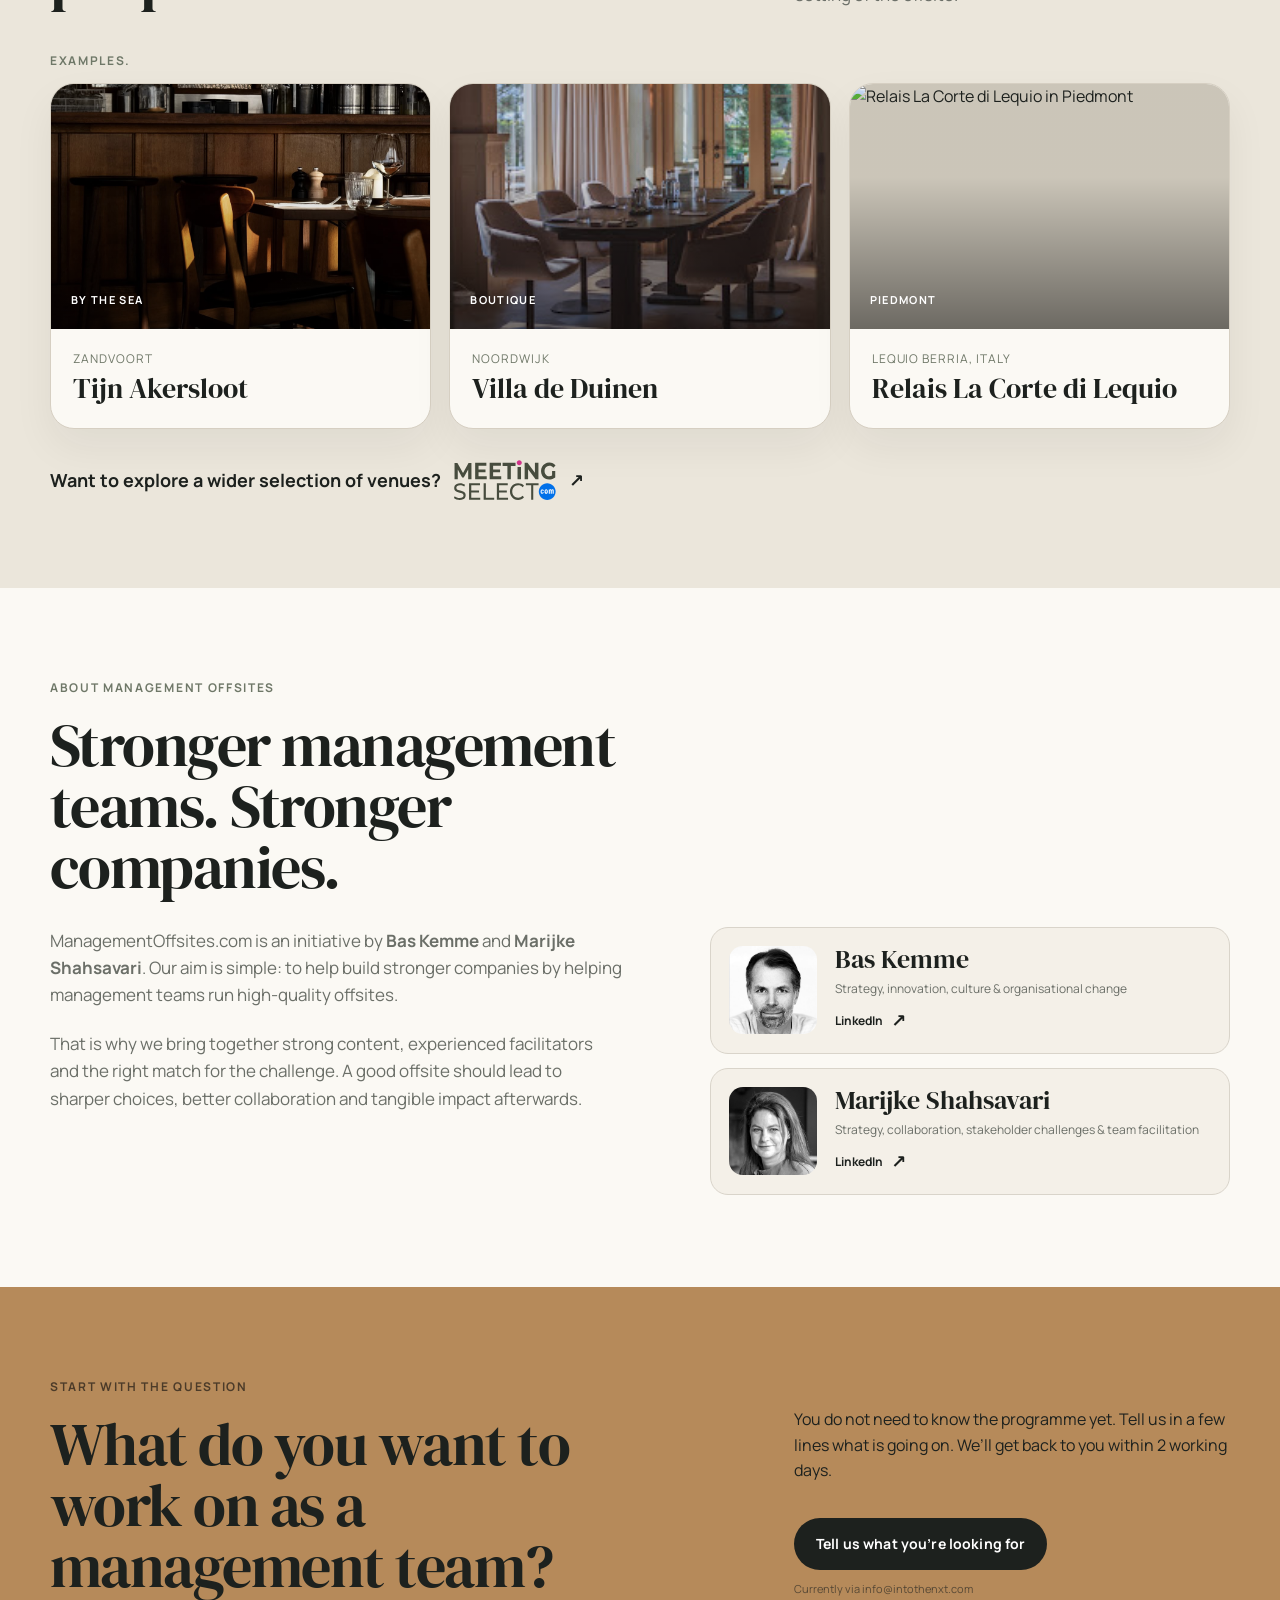
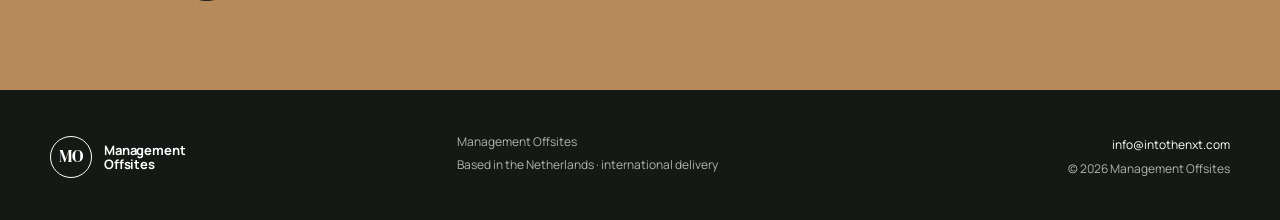
==== commit 427afa90: "Refine venue directory copy" ====
--- a/index.html
+++ b/index.html
@@ -168,7 +168,7 @@
           <article class="location-card"><div class="location-visual"><img src="assets/images/villadeduinenmeeting%20room.jpg" alt="Meeting room at Villa de Duinen in Noordwijk" loading="lazy"><span>BOUTIQUE</span></div><div class="location-copy"><p class="location-place">Noordwijk</p><h3>Villa de Duinen</h3></div></article>
           <article class="location-card"><div class="location-visual"><img src="https://corte-di-lequio.de/wp-content/uploads/2018/07/FSP_4324-e1541357742737.jpg" alt="Relais La Corte di Lequio in Piedmont" loading="lazy"><span>PIEDMONT</span></div><div class="location-copy"><p class="location-place">Lequio Berria, Italy</p><h3>Relais La Corte di Lequio</h3></div></article>
         </div>
-        <div class="venue-directory-link"><a class="text-link" href="https://web.meetingselect.com/en/?utm_source=managementoffsites&amp;utm_medium=referral&amp;utm_campaign=venue_search" target="_blank" rel="noopener noreferrer sponsored" aria-label="Search thousands of venues worldwide with Meetingselect (opens in a new tab)"><span>Search thousands of venues worldwide</span><img src="assets/images/meetingselect-logo.svg" alt="Meetingselect"><span aria-hidden="true">↗</span></a></div>
+        <div class="venue-directory-link"><a class="text-link" href="https://web.meetingselect.com/en/?utm_source=managementoffsites&amp;utm_medium=referral&amp;utm_campaign=venue_search" target="_blank" rel="noopener noreferrer sponsored" aria-label="Explore a wider selection of venues with Meetingselect (opens in a new tab)"><span>Want to explore a wider selection of venues?</span><img src="assets/images/meetingselect-logo.svg" alt="Meetingselect"><span aria-hidden="true">↗</span></a></div>
       </div>
     </section>
 
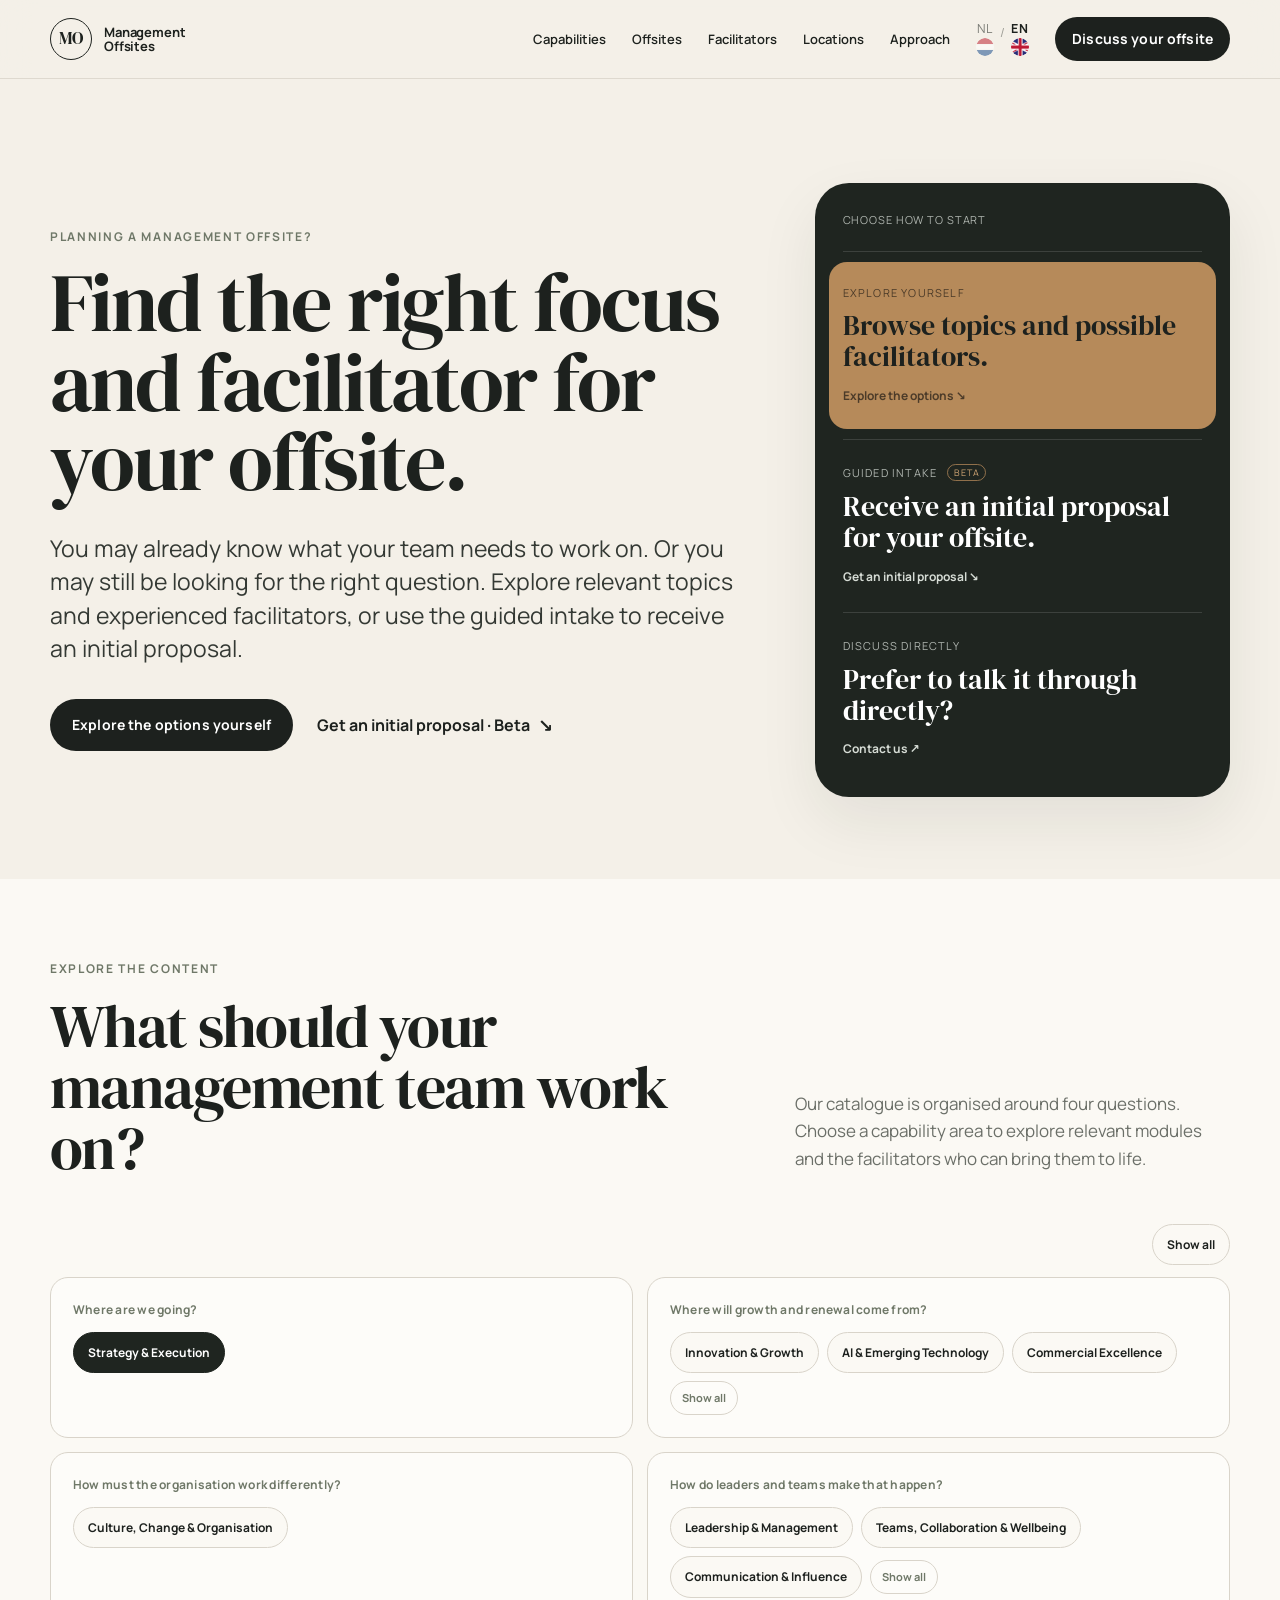
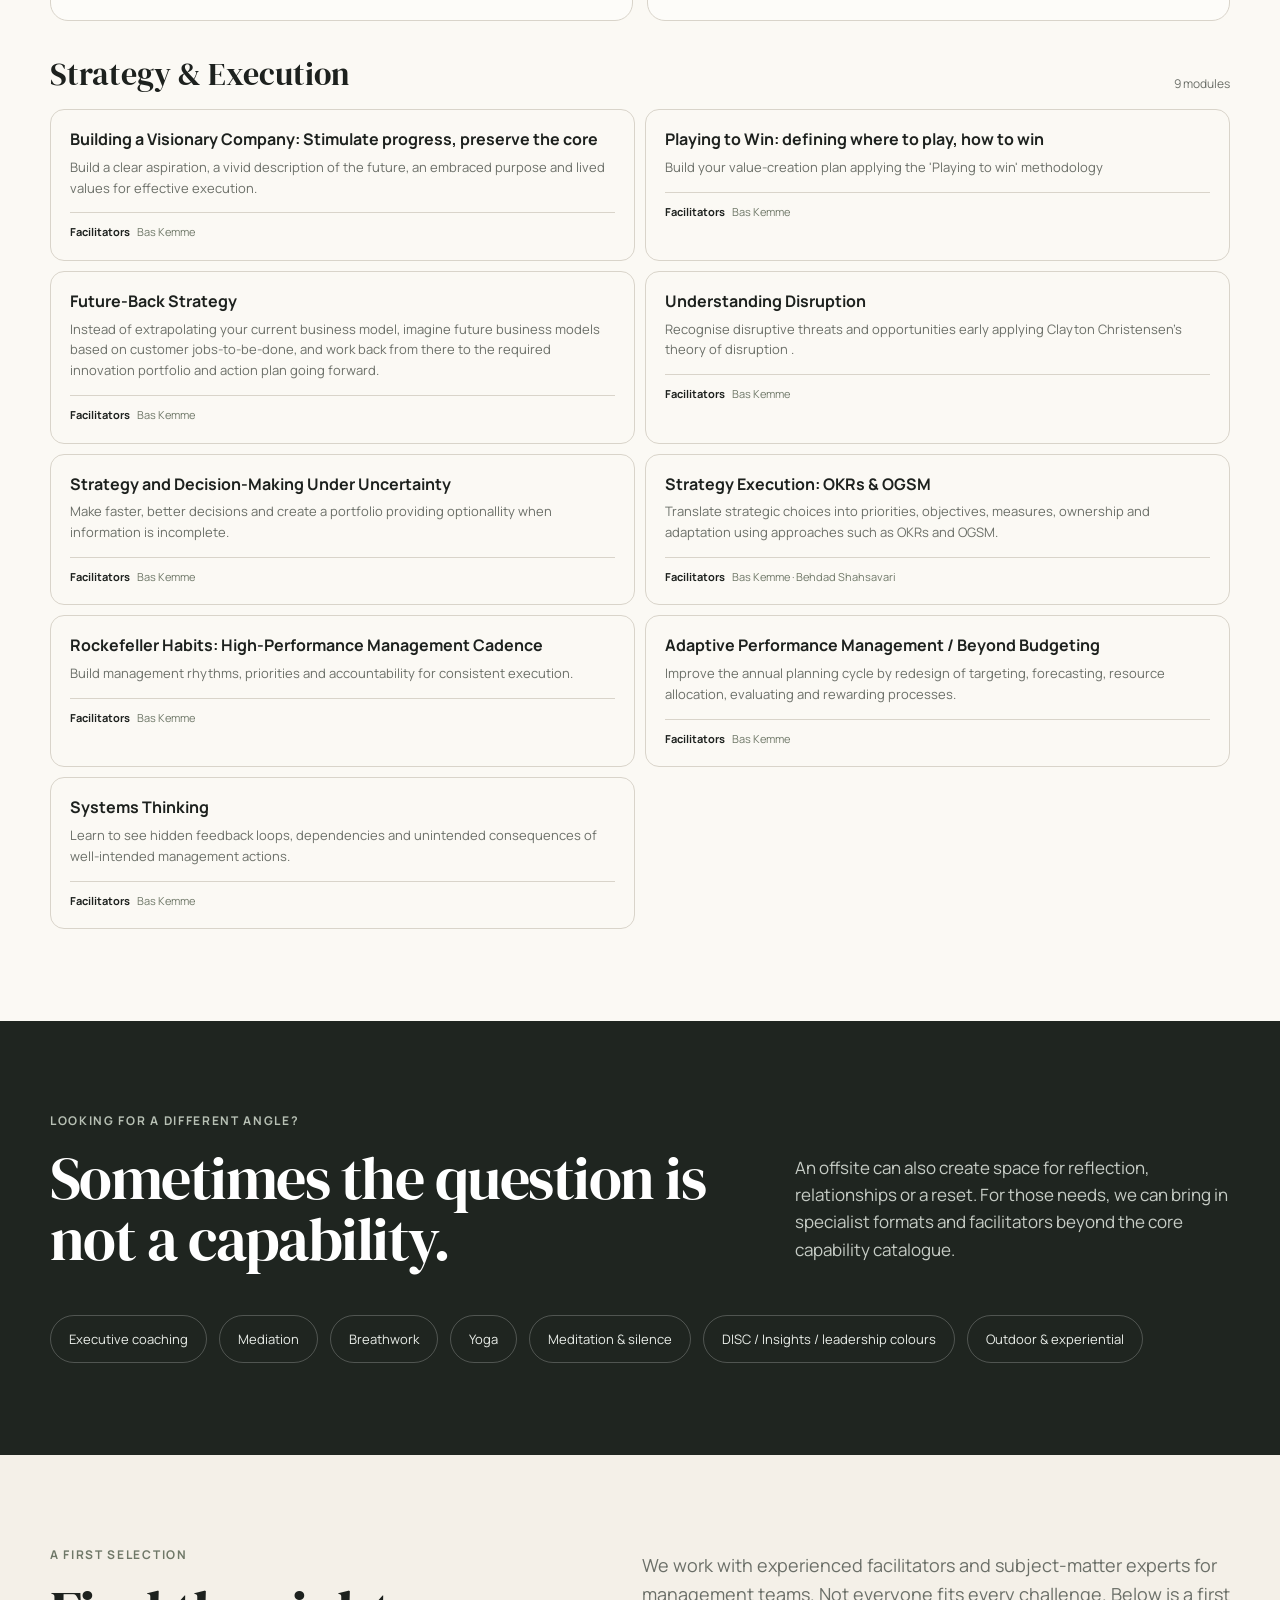
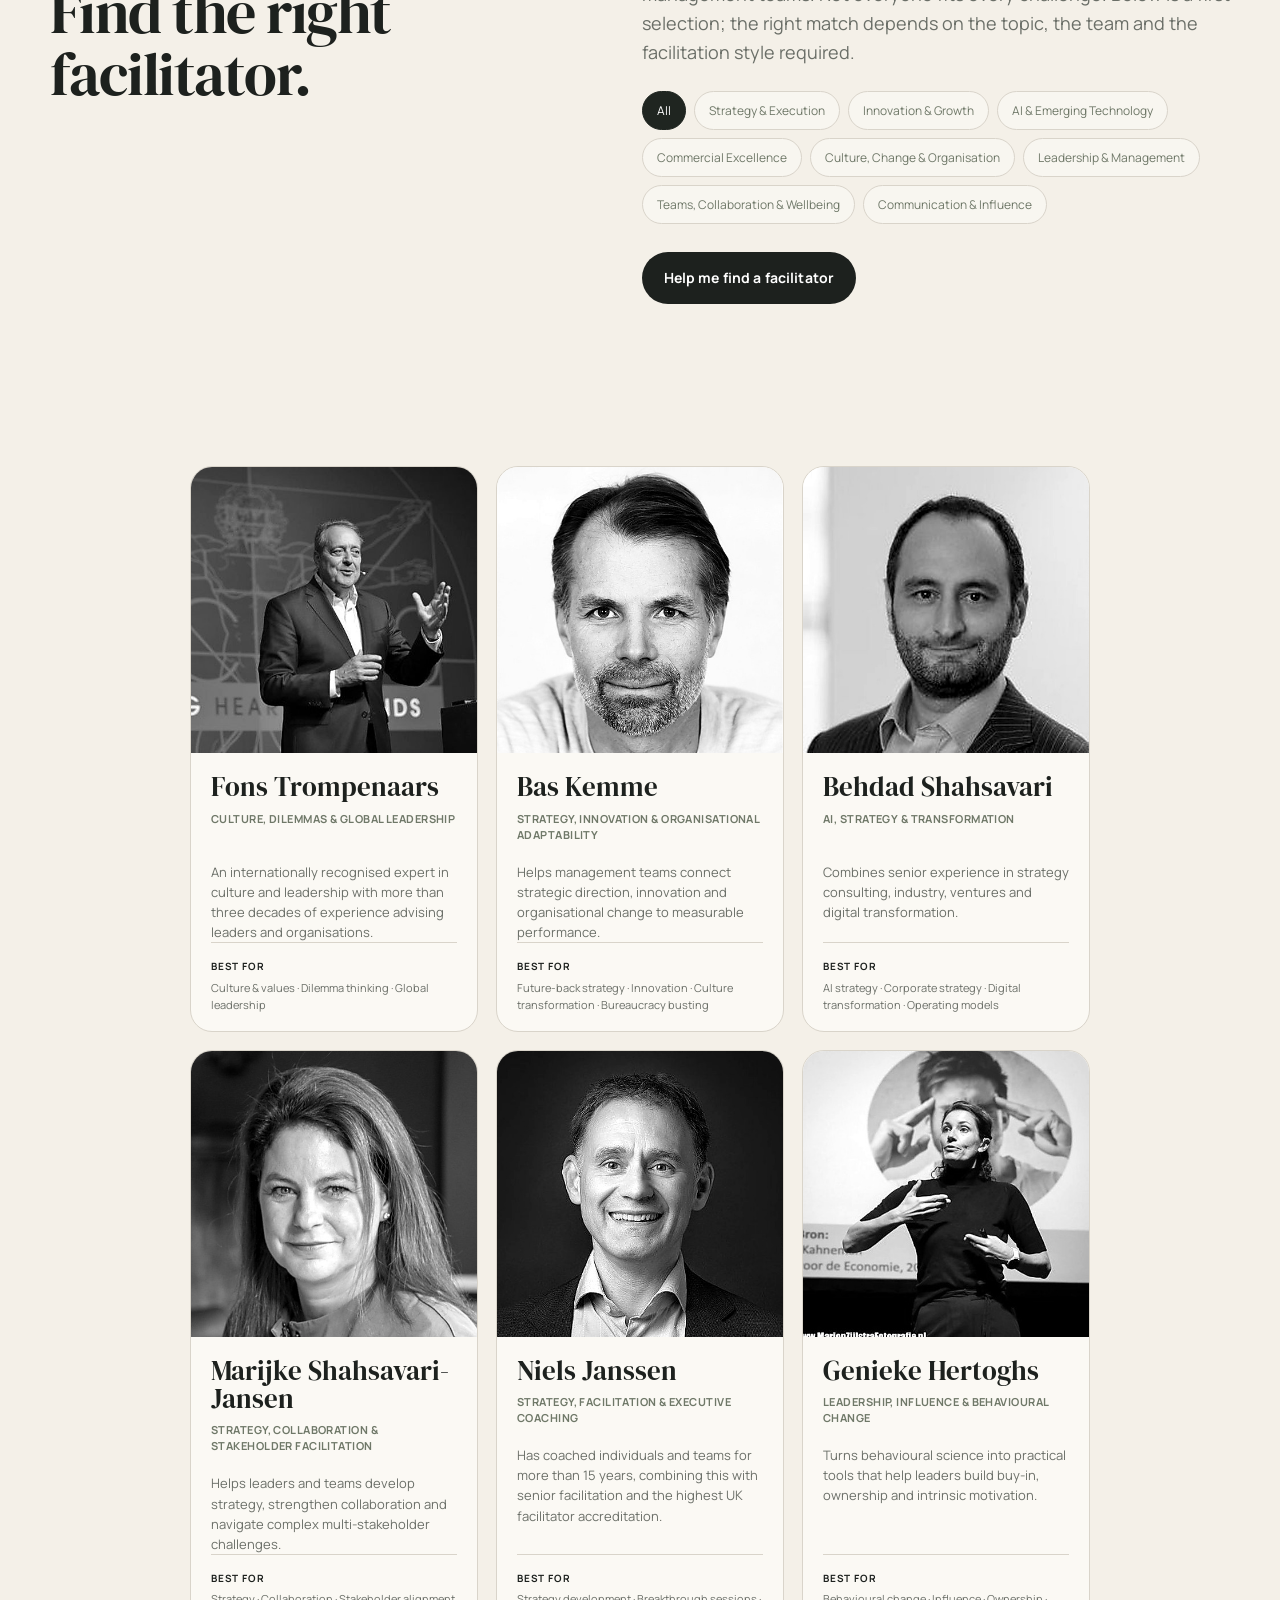
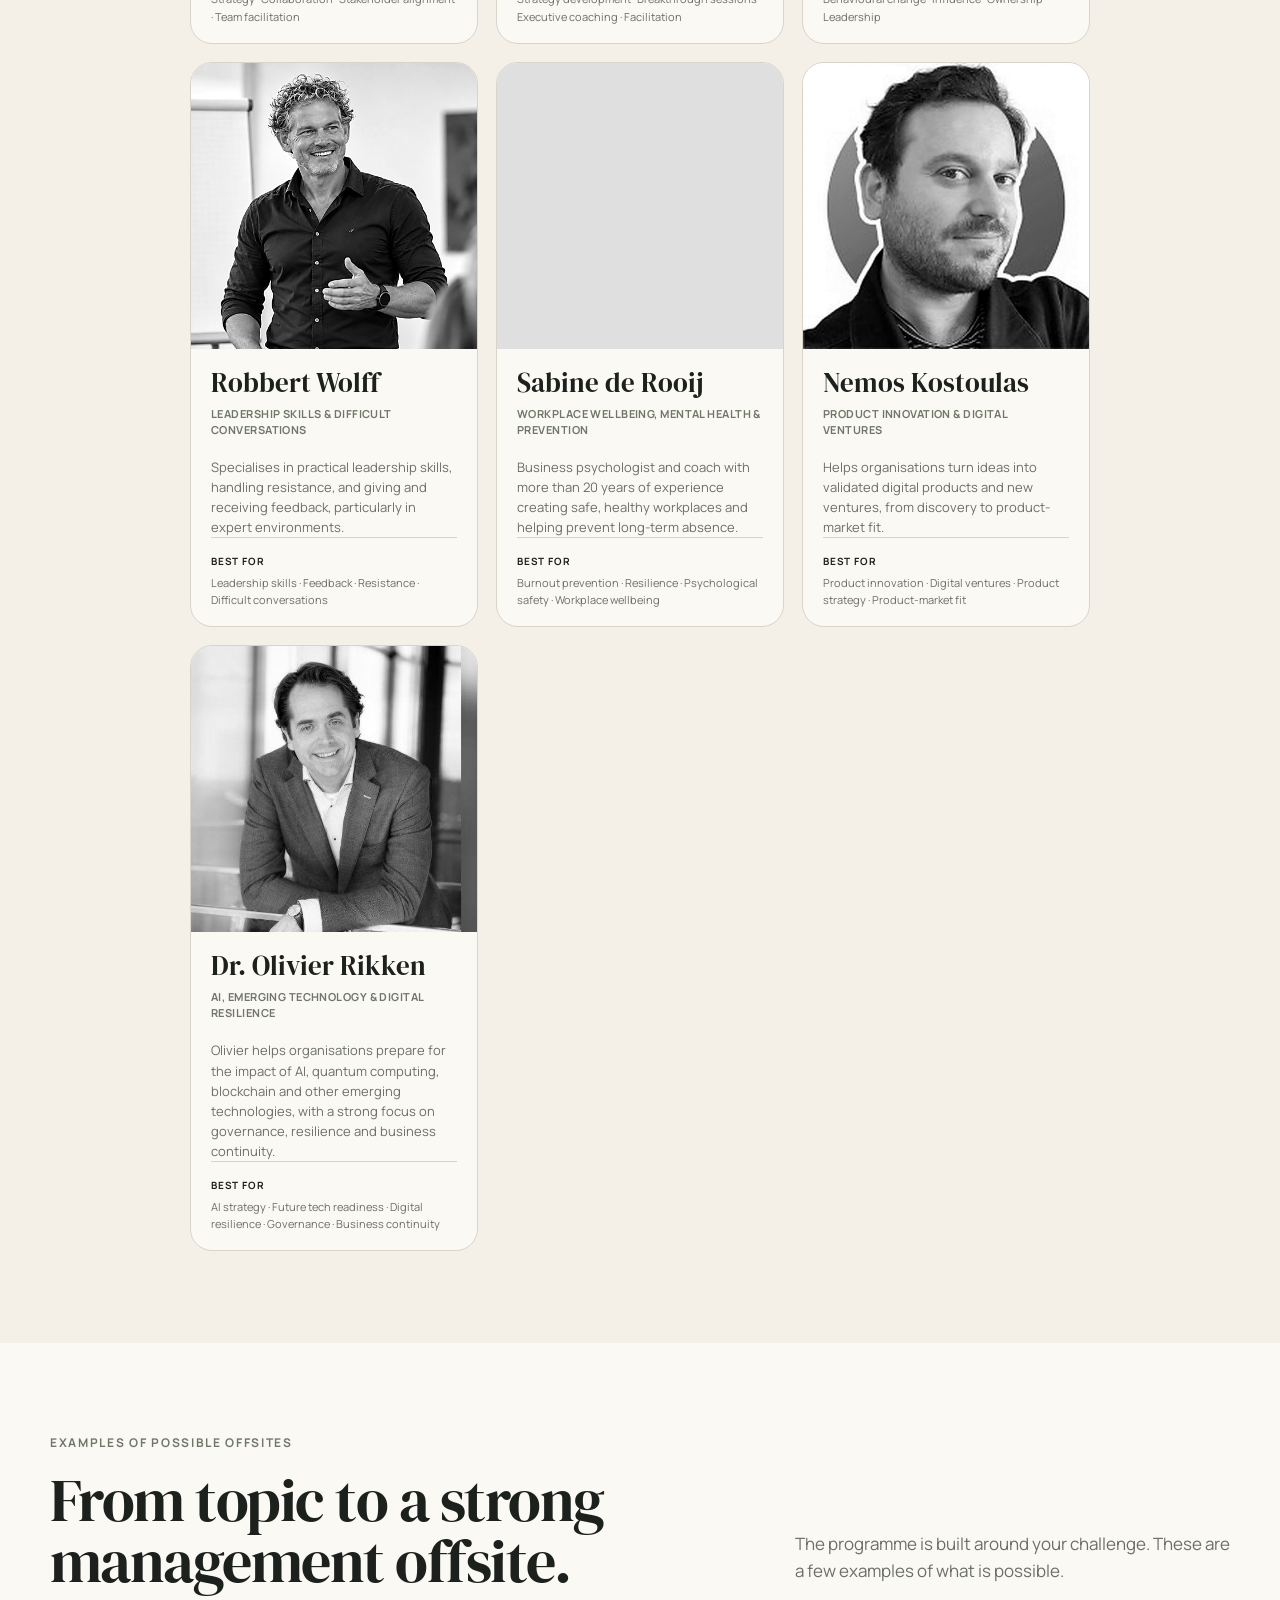
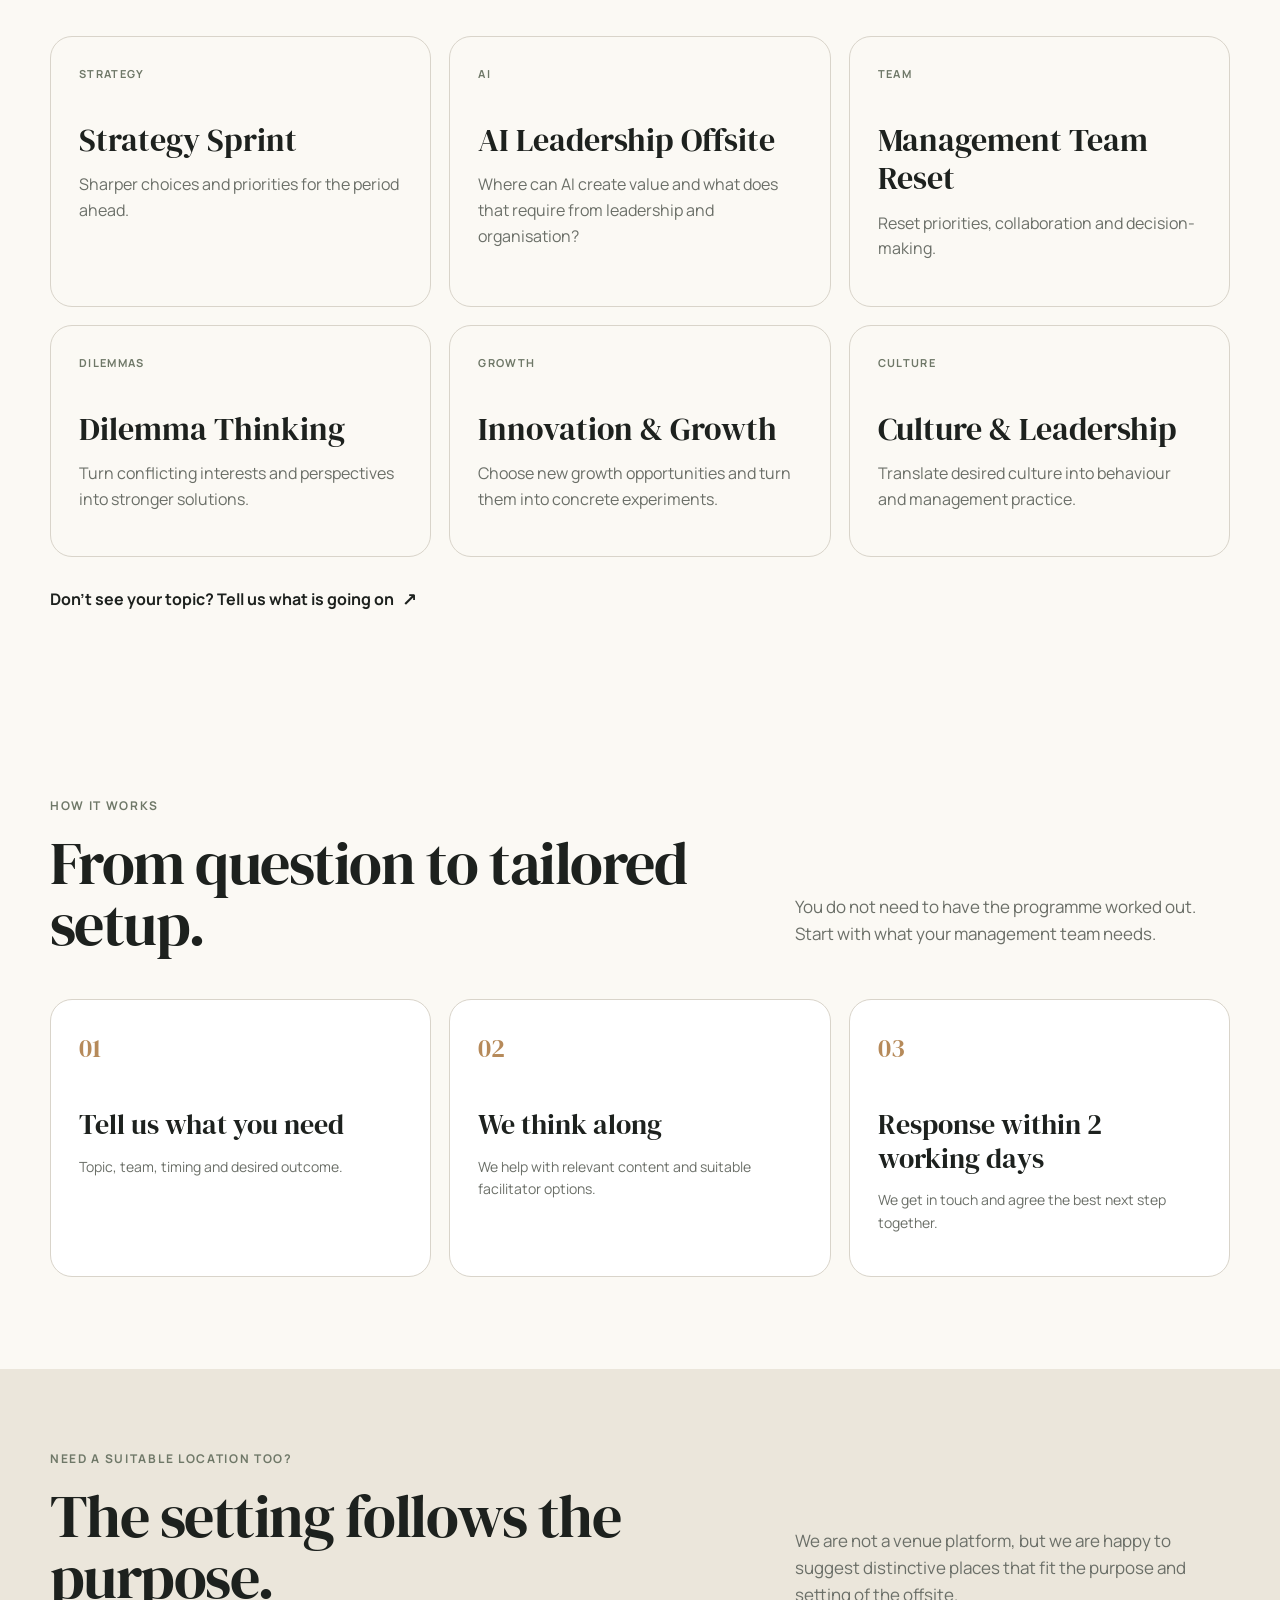
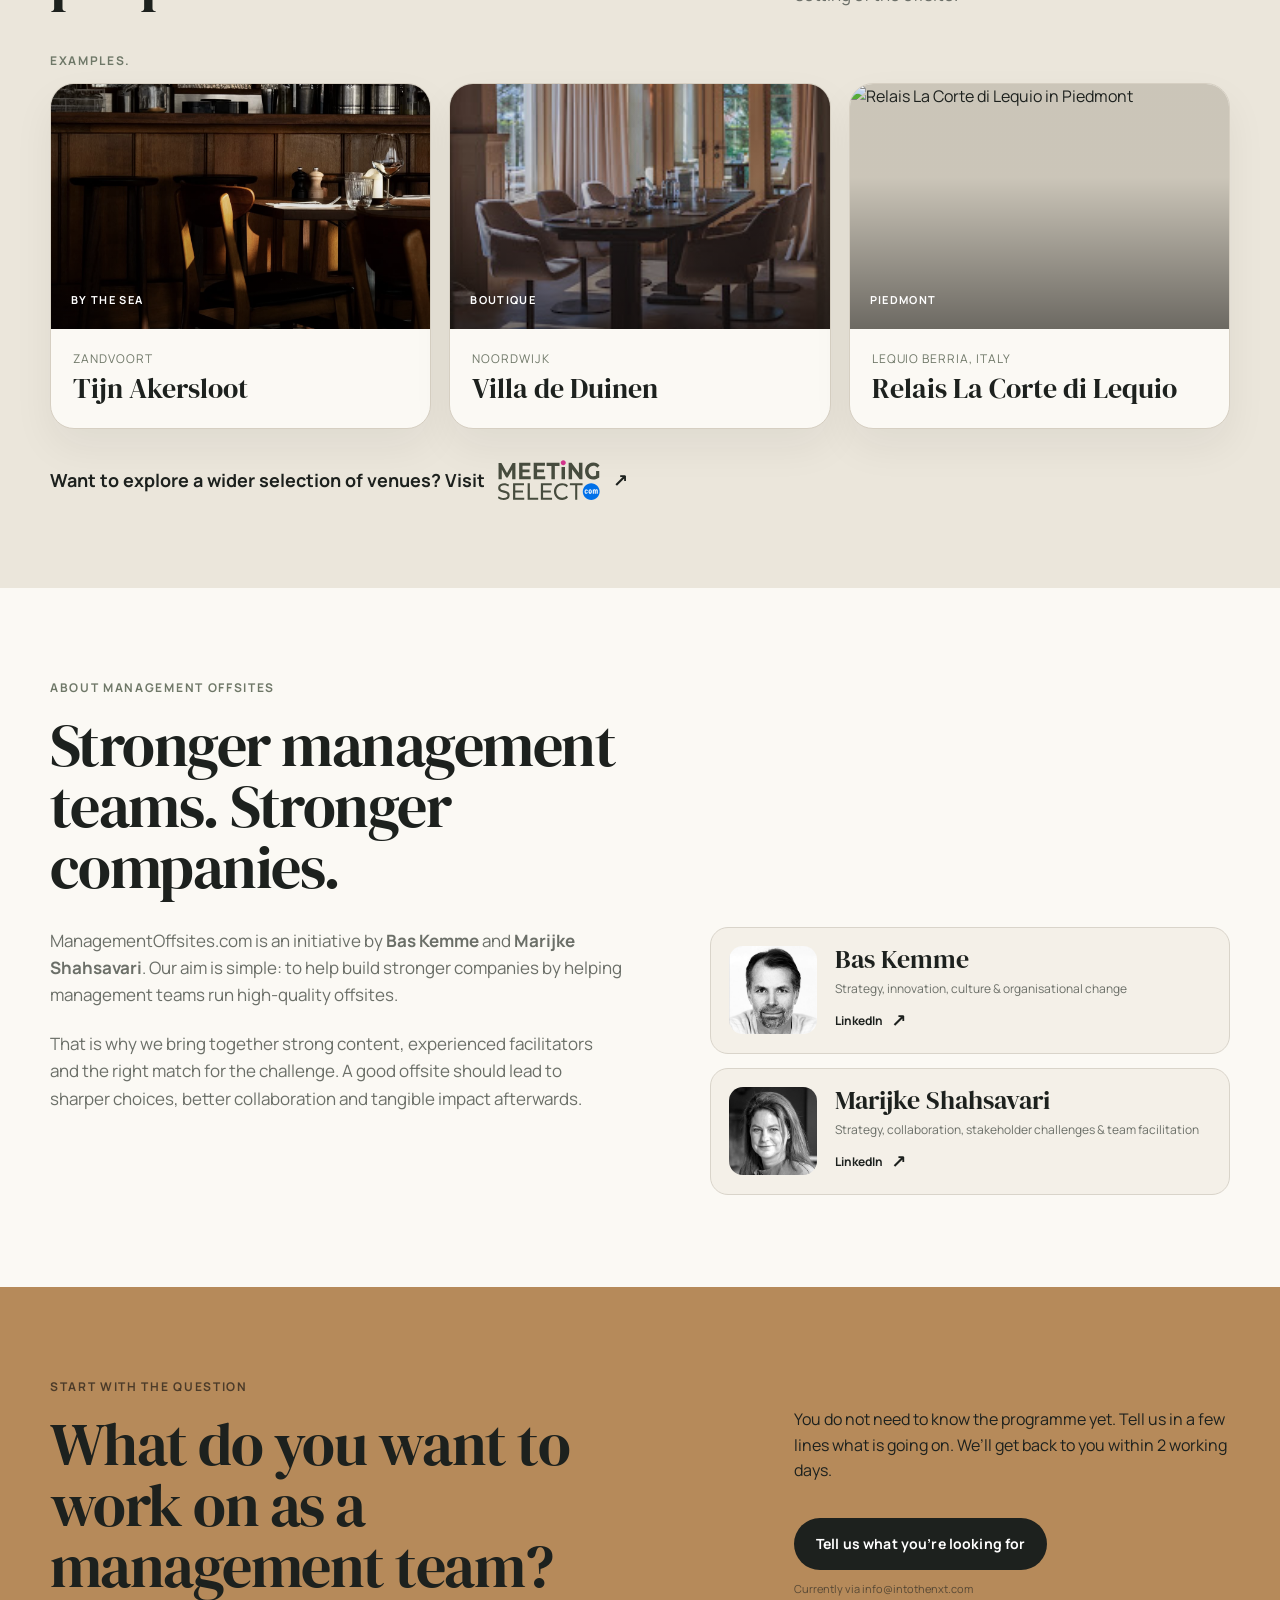
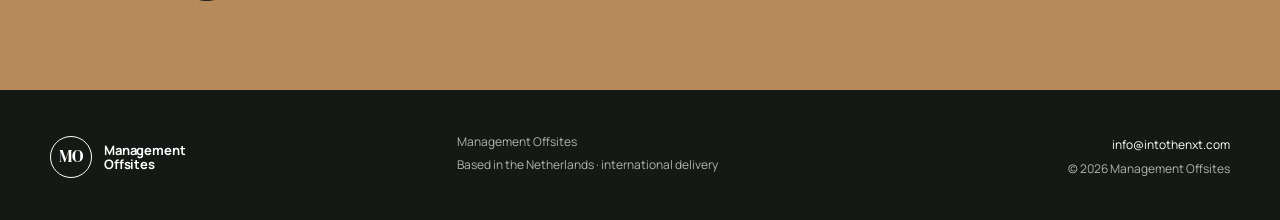
==== commit c1cf10f6: "Make Meetingselect destination explicit" ====
--- a/index.html
+++ b/index.html
@@ -168,7 +168,7 @@
           <article class="location-card"><div class="location-visual"><img src="assets/images/villadeduinenmeeting%20room.jpg" alt="Meeting room at Villa de Duinen in Noordwijk" loading="lazy"><span>BOUTIQUE</span></div><div class="location-copy"><p class="location-place">Noordwijk</p><h3>Villa de Duinen</h3></div></article>
           <article class="location-card"><div class="location-visual"><img src="https://corte-di-lequio.de/wp-content/uploads/2018/07/FSP_4324-e1541357742737.jpg" alt="Relais La Corte di Lequio in Piedmont" loading="lazy"><span>PIEDMONT</span></div><div class="location-copy"><p class="location-place">Lequio Berria, Italy</p><h3>Relais La Corte di Lequio</h3></div></article>
         </div>
-        <div class="venue-directory-link"><a class="text-link" href="https://web.meetingselect.com/en/?utm_source=managementoffsites&amp;utm_medium=referral&amp;utm_campaign=venue_search" target="_blank" rel="noopener noreferrer sponsored" aria-label="Explore a wider selection of venues with Meetingselect (opens in a new tab)"><span>Want to explore a wider selection of venues?</span><img src="assets/images/meetingselect-logo.svg" alt="Meetingselect"><span aria-hidden="true">↗</span></a></div>
+        <div class="venue-directory-link"><a class="text-link" href="https://web.meetingselect.com/en/?utm_source=managementoffsites&amp;utm_medium=referral&amp;utm_campaign=venue_search" target="_blank" rel="noopener noreferrer sponsored" aria-label="Explore a wider selection of venues with Meetingselect (opens in a new tab)"><span>Want to explore a wider selection of venues? Visit</span><img src="assets/images/meetingselect-logo.svg" alt="Meetingselect"><span aria-hidden="true">↗</span></a></div>
       </div>
     </section>
 
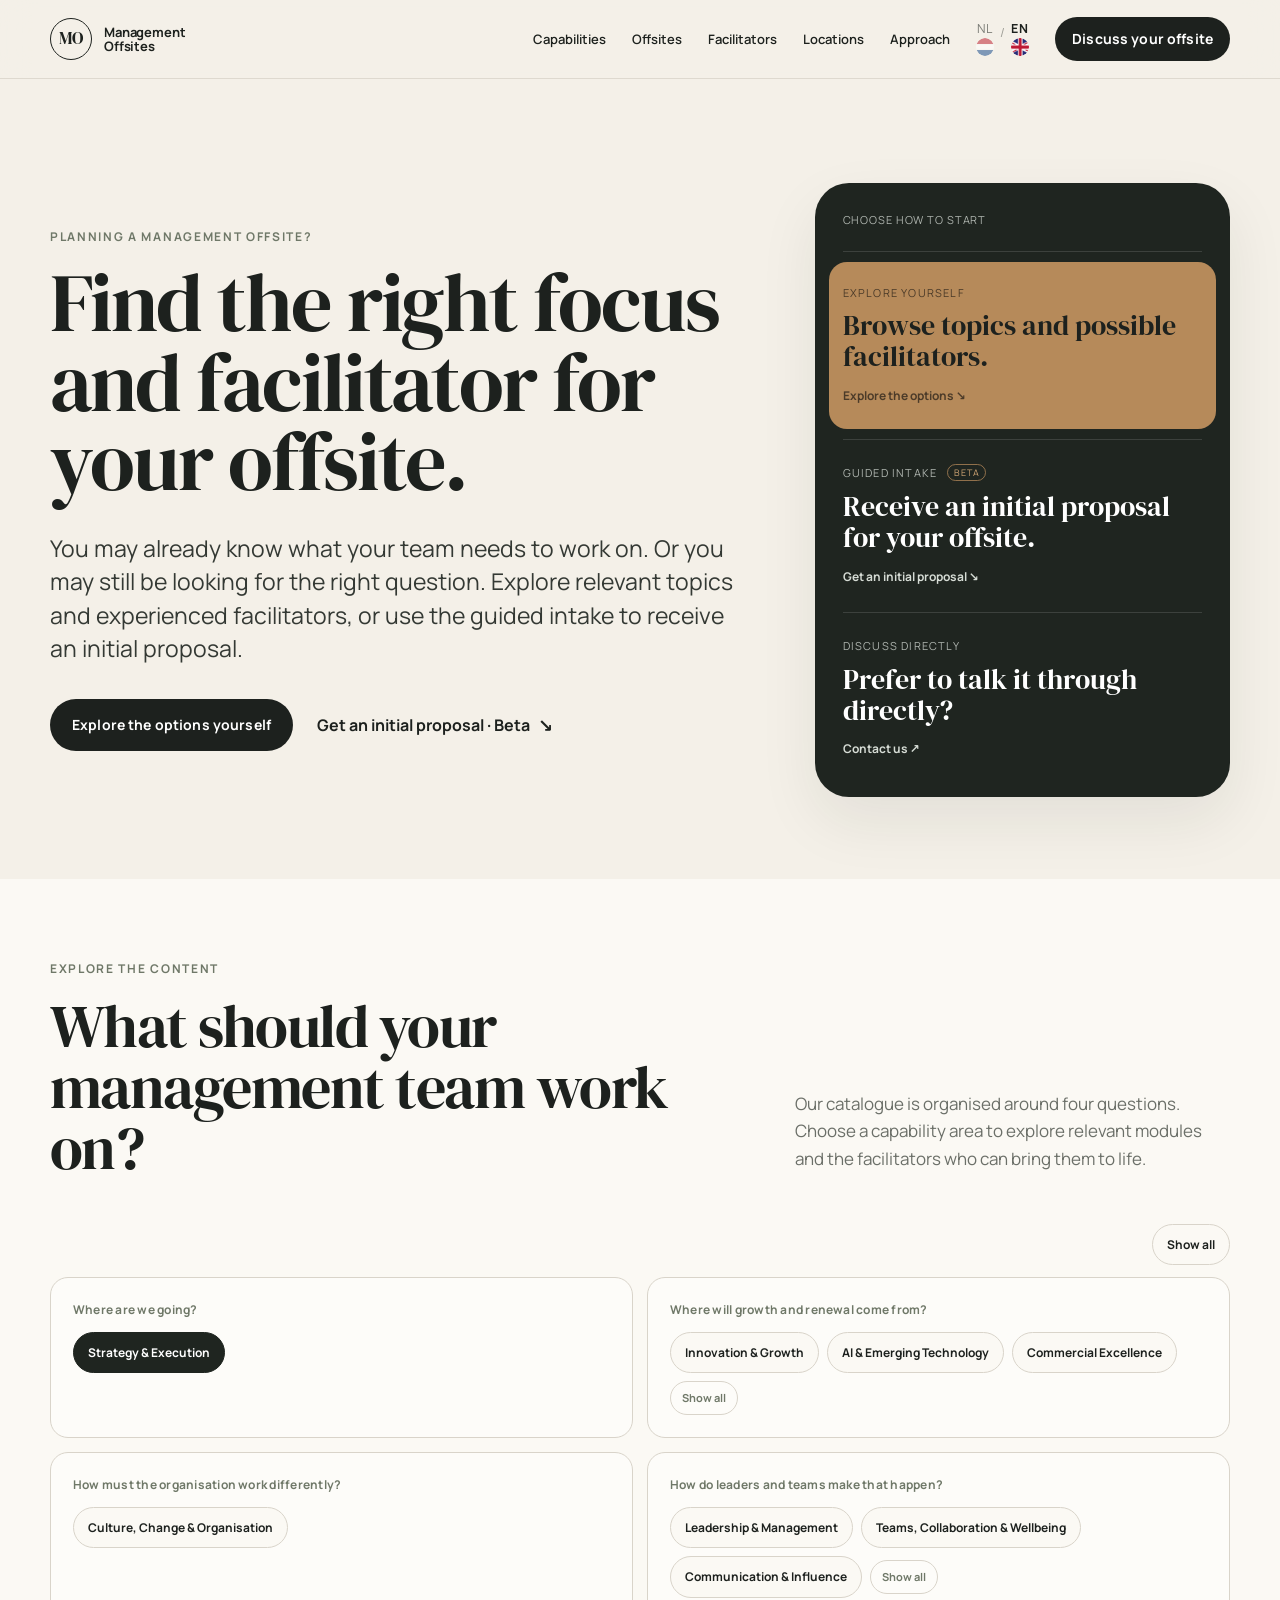
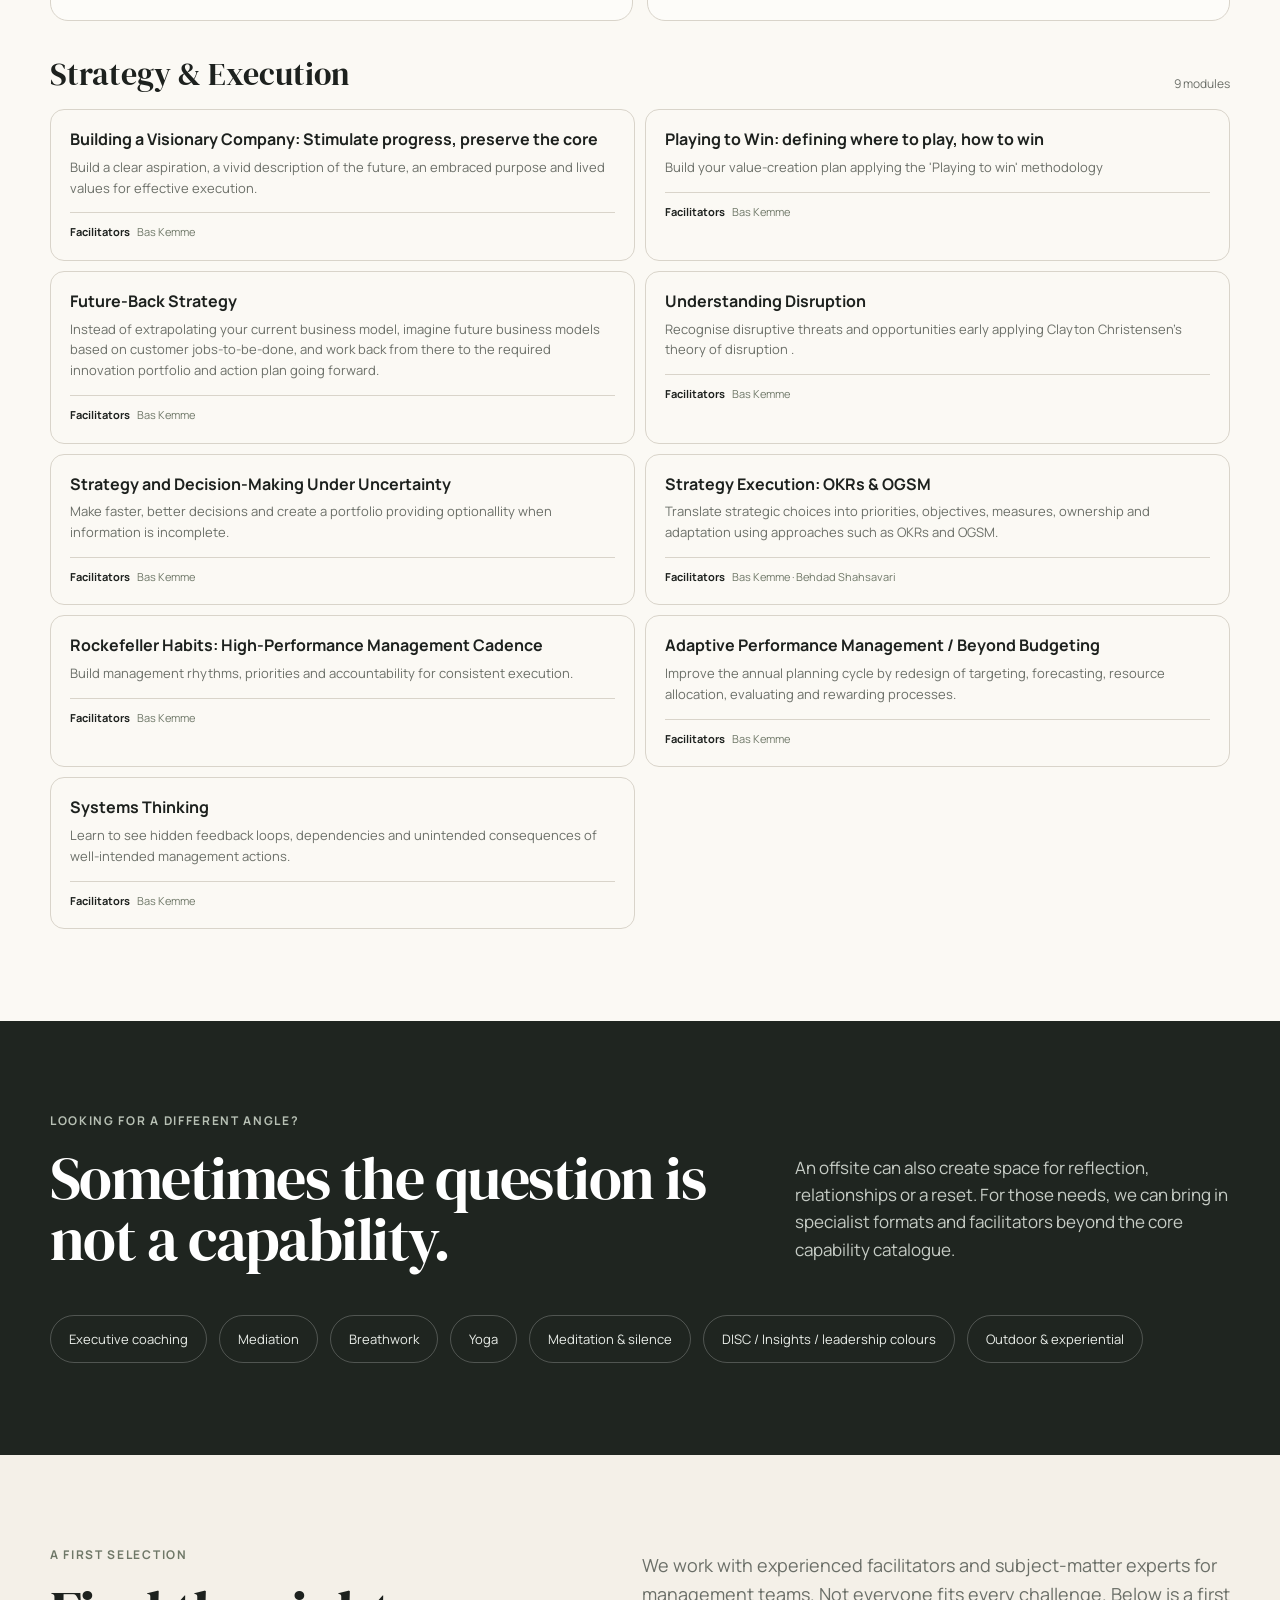
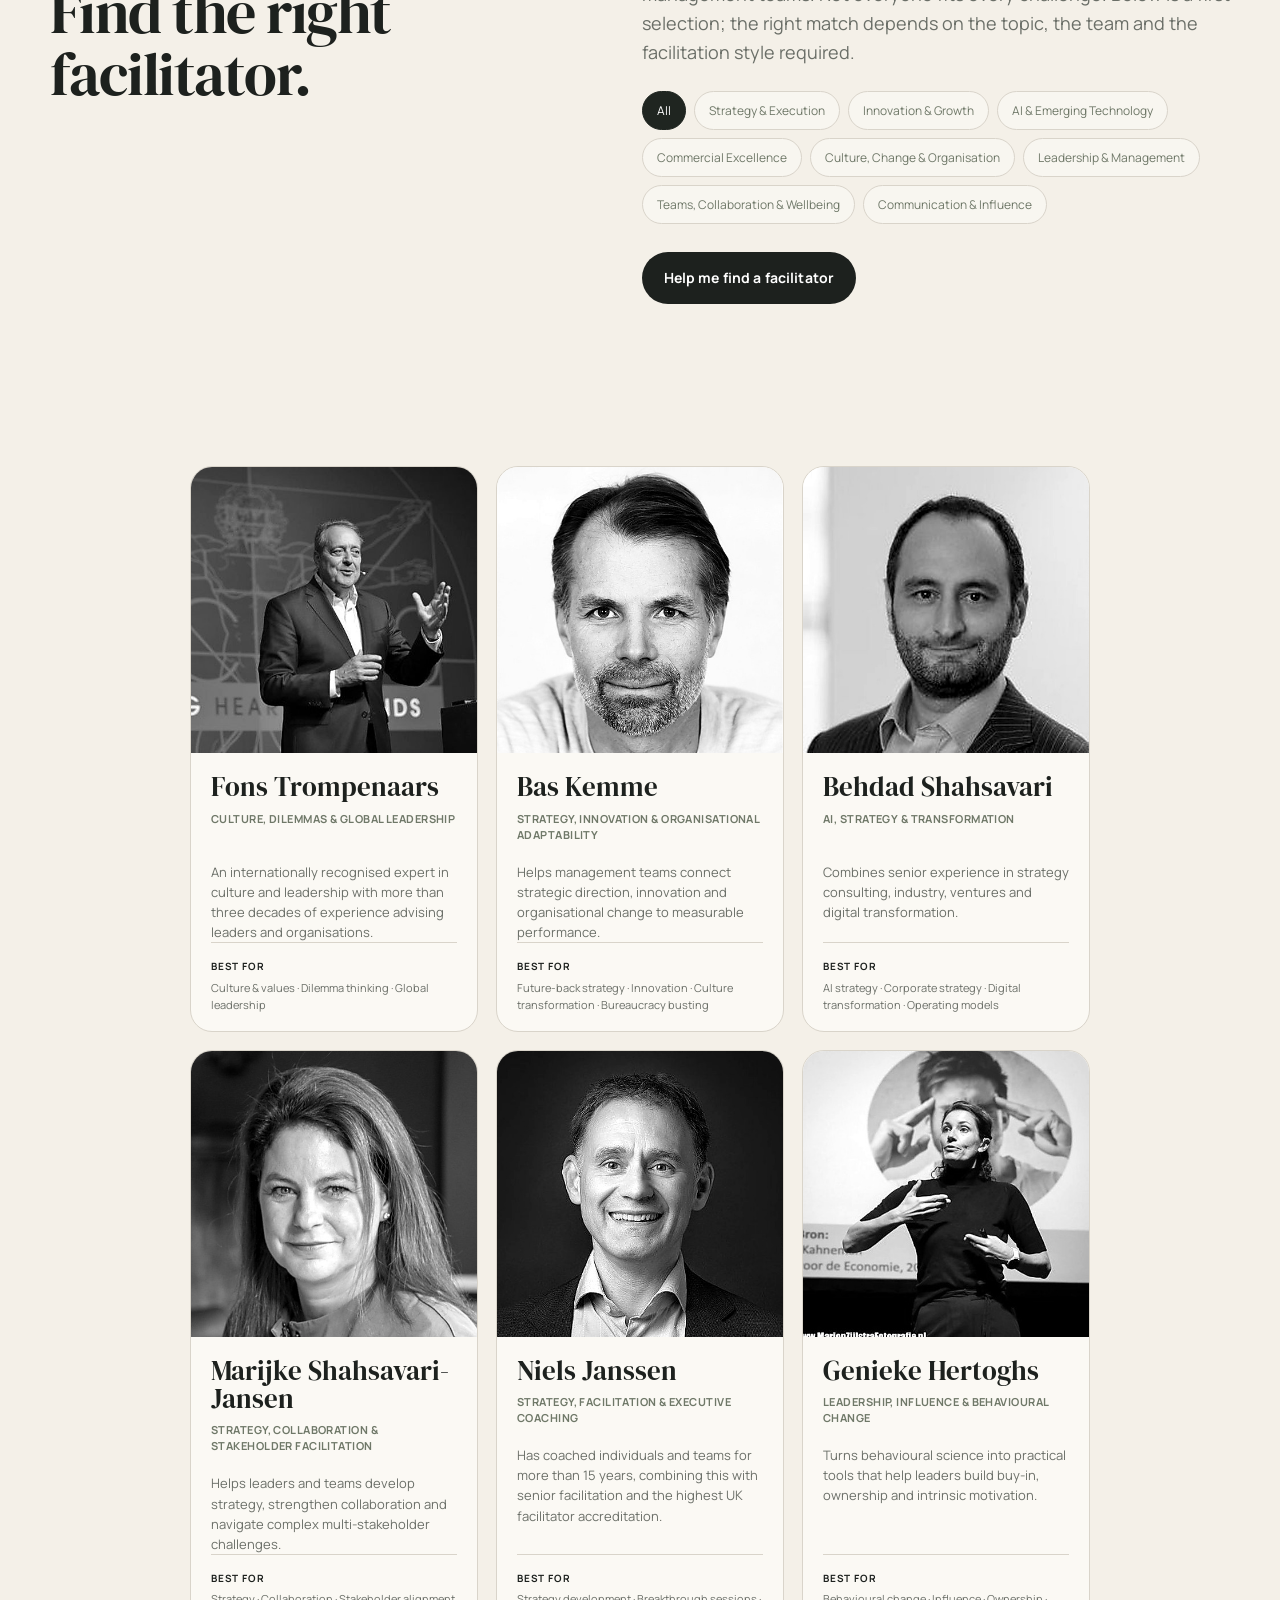
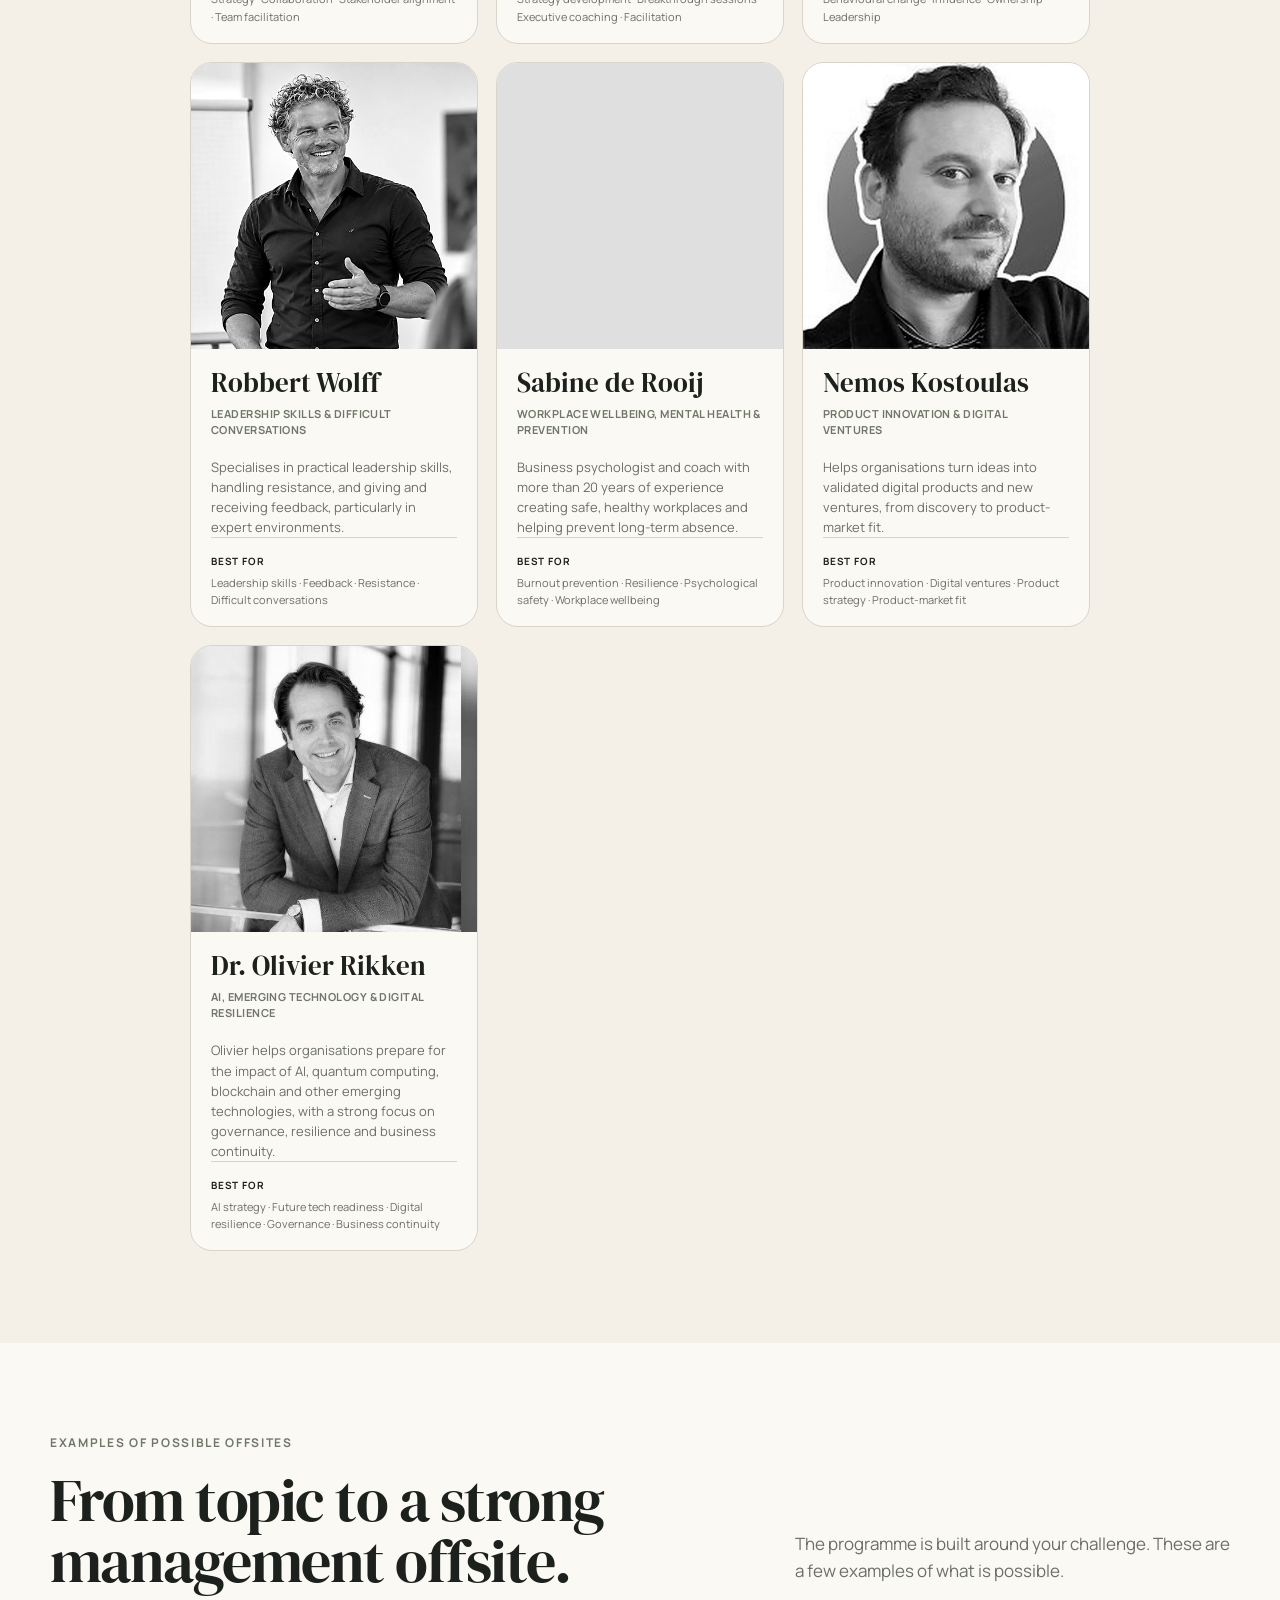
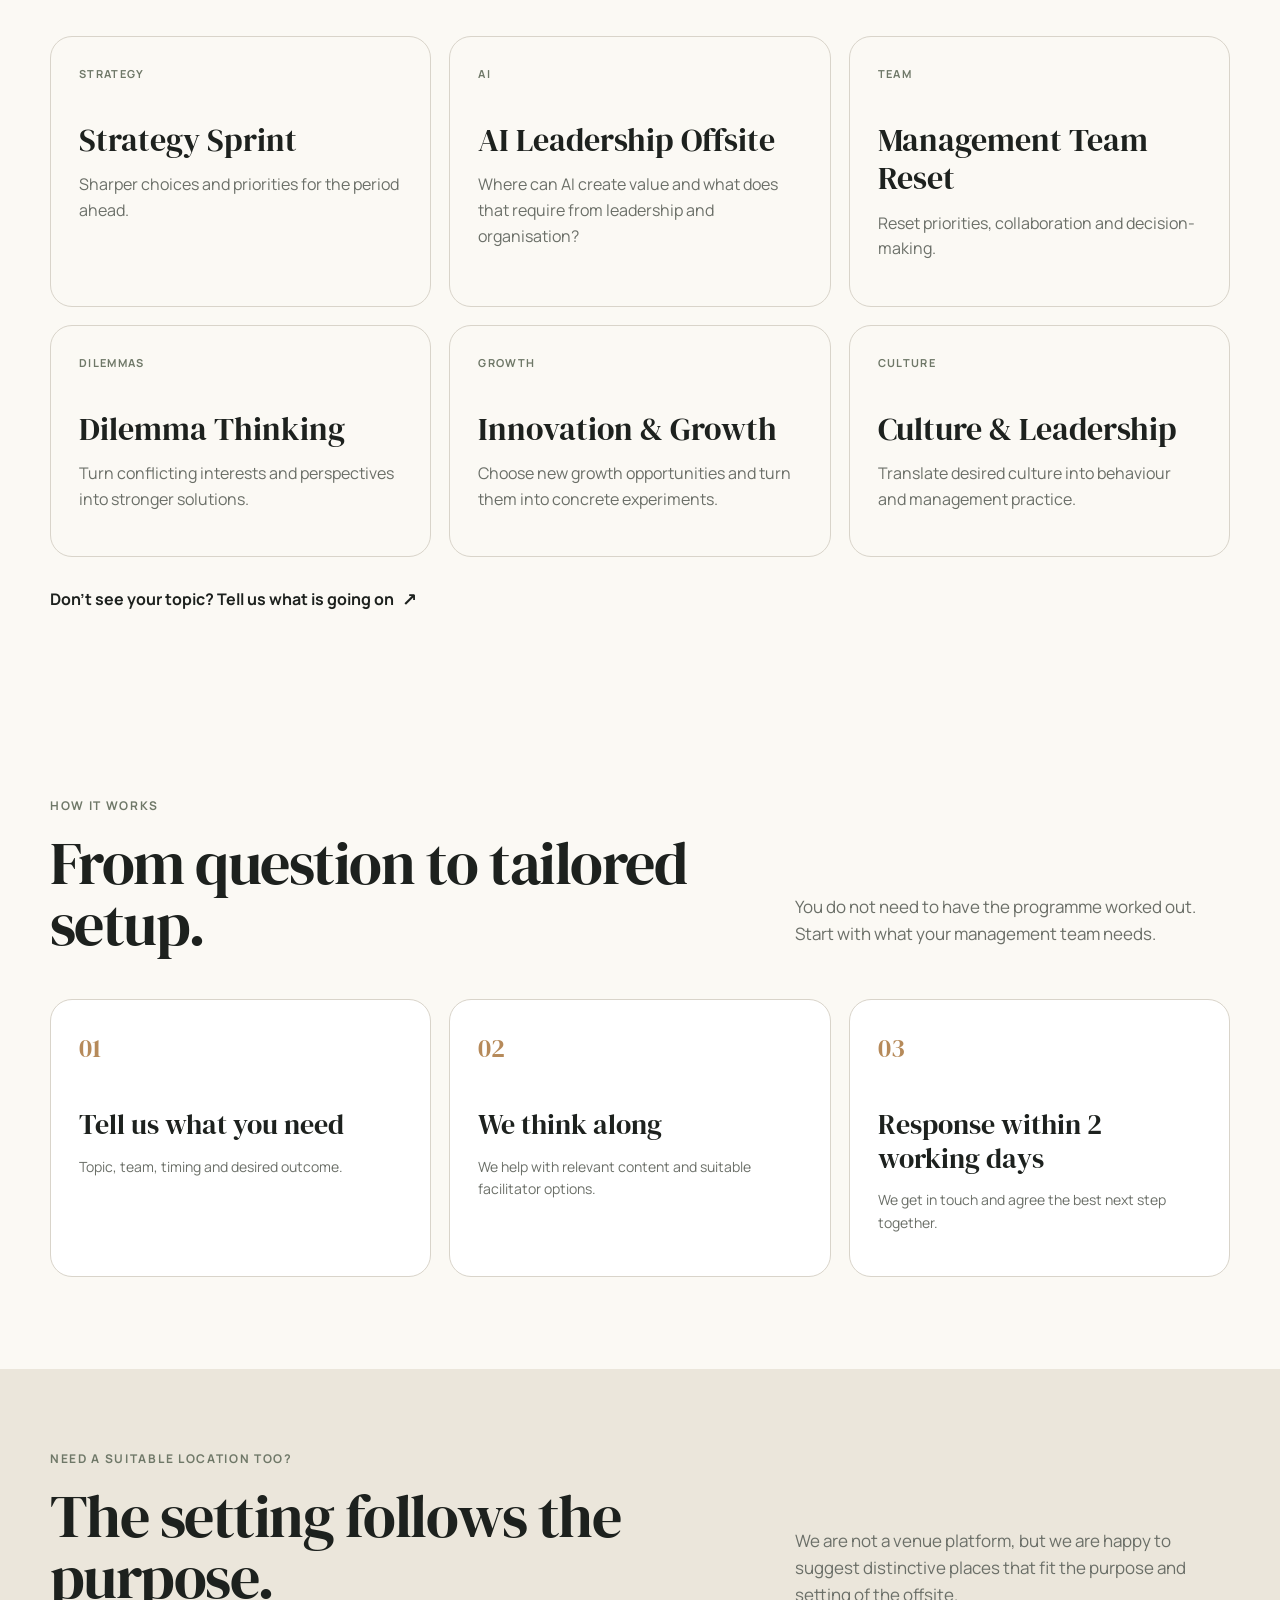
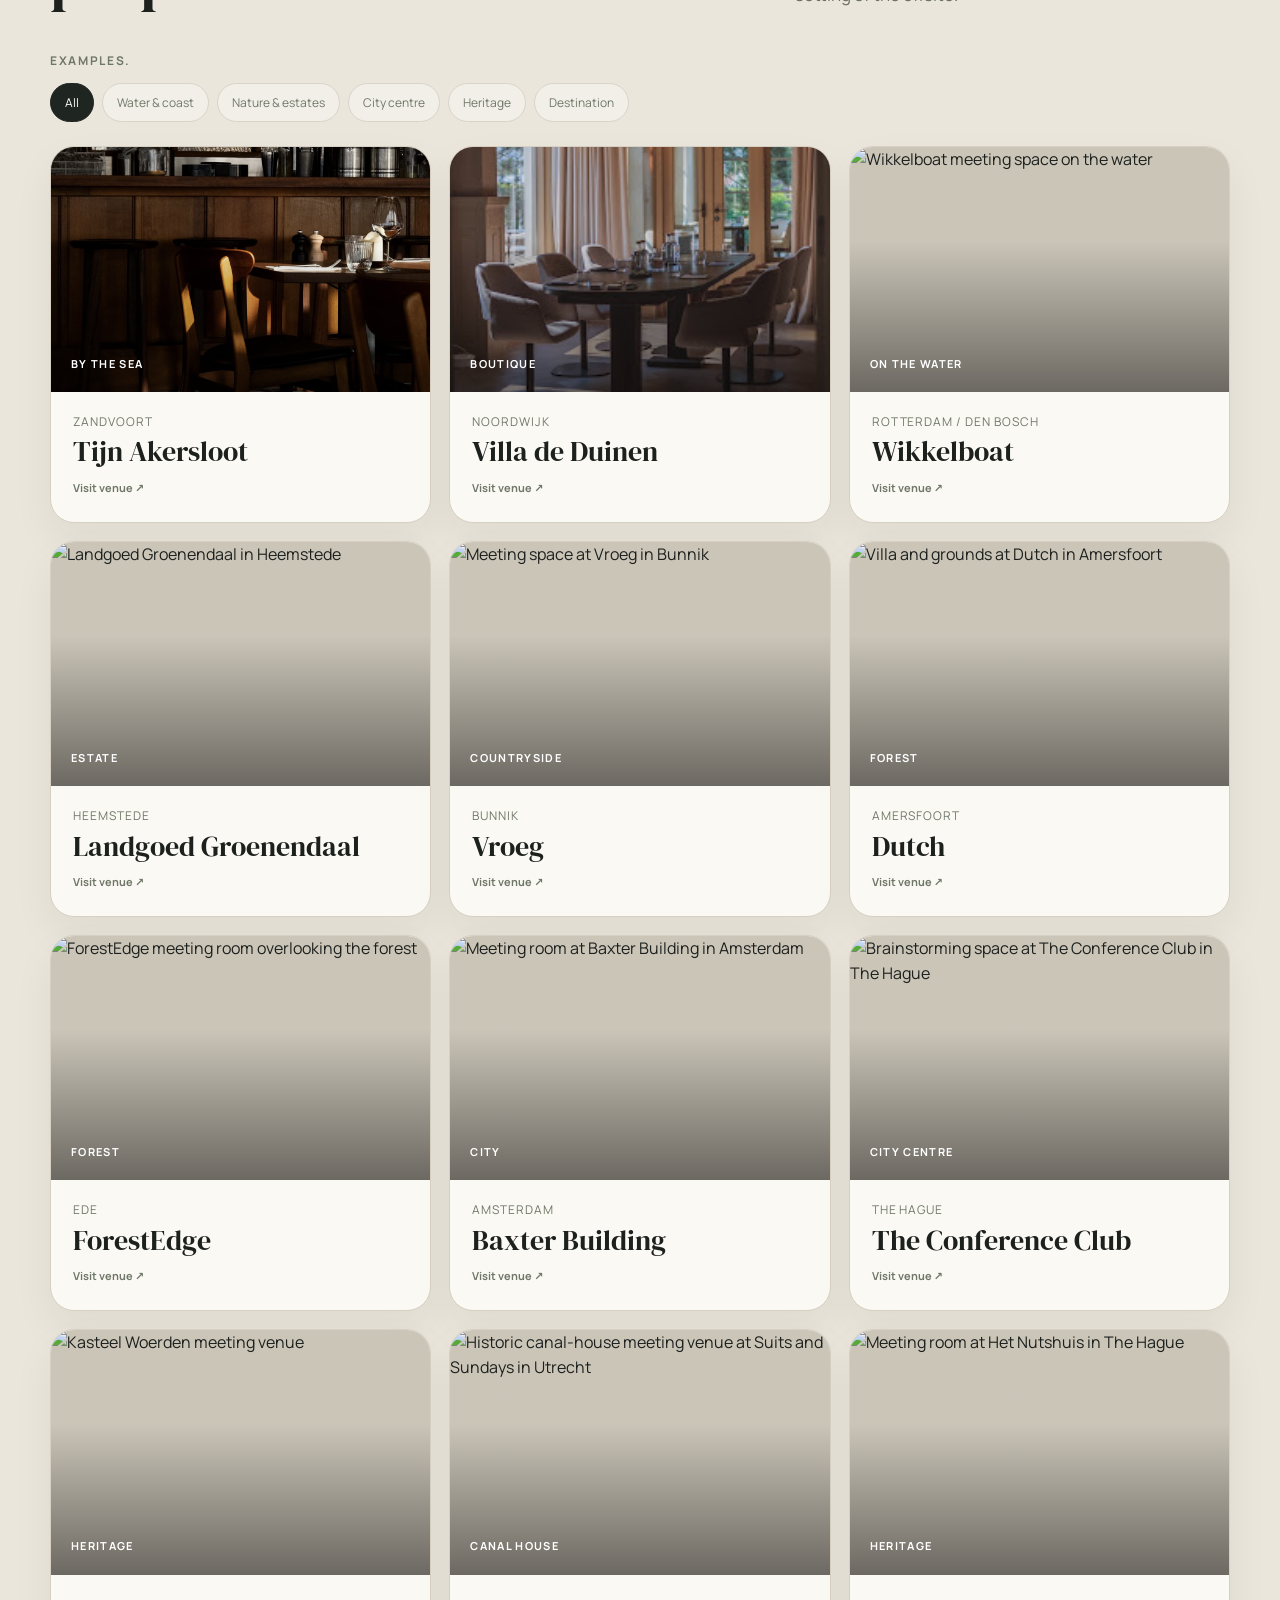
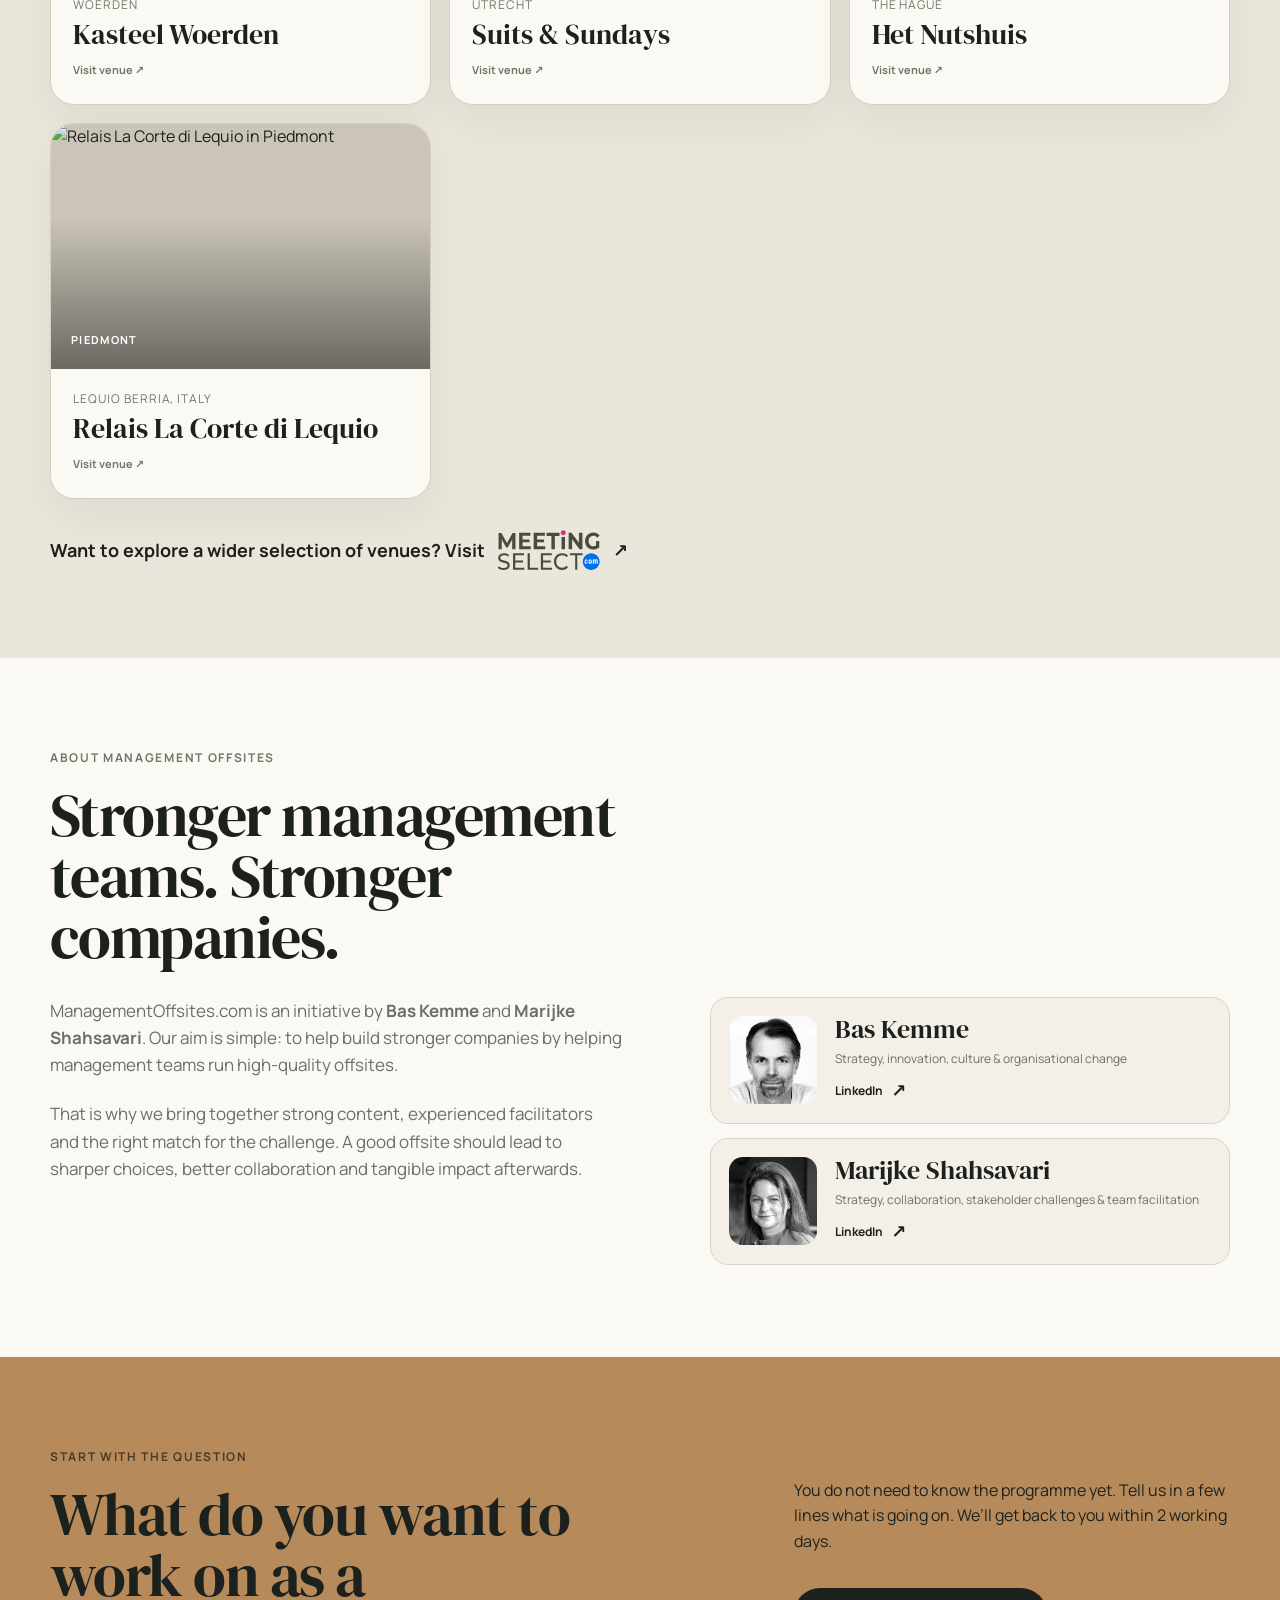
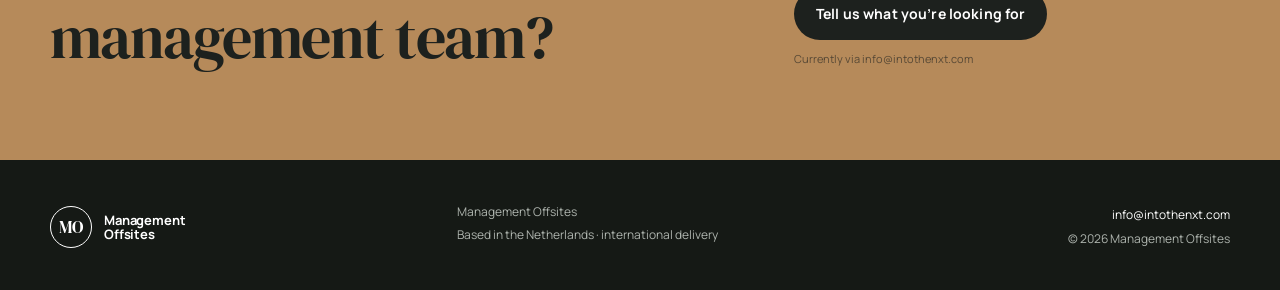
==== commit bd33c15c: "Expand and classify offsite venue examples" ====
--- a/index.html
+++ b/index.html
@@ -163,10 +163,32 @@
           </div>
         </div>
         <p class="eyebrow location-examples">Examples.</p>
+        <div class="filter-row venue-filter-row" role="group" aria-label="Filter venues by setting">
+          <button type="button" class="filter-chip venue-filter-chip is-active" data-venue-filter="all" aria-pressed="true">All</button>
+          <button type="button" class="filter-chip venue-filter-chip" data-venue-filter="water-coast" aria-pressed="false">Water & coast</button>
+          <button type="button" class="filter-chip venue-filter-chip" data-venue-filter="nature-estates" aria-pressed="false">Nature & estates</button>
+          <button type="button" class="filter-chip venue-filter-chip" data-venue-filter="city-centre" aria-pressed="false">City centre</button>
+          <button type="button" class="filter-chip venue-filter-chip" data-venue-filter="heritage" aria-pressed="false">Heritage</button>
+          <button type="button" class="filter-chip venue-filter-chip" data-venue-filter="destination" aria-pressed="false">Destination</button>
+        </div>
         <div class="location-grid">
-          <article class="location-card"><div class="location-visual"><img src="assets/images/tijnakersloot-interieur-dark.png" alt="Interior of Tijn Akersloot in Zandvoort" loading="lazy"><span>BY THE SEA</span></div><div class="location-copy"><p class="location-place">Zandvoort</p><h3>Tijn Akersloot</h3></div></article>
-          <article class="location-card"><div class="location-visual"><img src="assets/images/villadeduinenmeeting%20room.jpg" alt="Meeting room at Villa de Duinen in Noordwijk" loading="lazy"><span>BOUTIQUE</span></div><div class="location-copy"><p class="location-place">Noordwijk</p><h3>Villa de Duinen</h3></div></article>
-          <article class="location-card"><div class="location-visual"><img src="https://corte-di-lequio.de/wp-content/uploads/2018/07/FSP_4324-e1541357742737.jpg" alt="Relais La Corte di Lequio in Piedmont" loading="lazy"><span>PIEDMONT</span></div><div class="location-copy"><p class="location-place">Lequio Berria, Italy</p><h3>Relais La Corte di Lequio</h3></div></article>
+          <article class="location-card" data-venue-category="water-coast"><div class="location-visual"><img src="assets/images/tijnakersloot-interieur-dark.png" alt="Interior of Tijn Akersloot in Zandvoort" loading="lazy"><span>BY THE SEA</span></div><div class="location-copy"><p class="location-place">Zandvoort</p><h3>Tijn Akersloot</h3><a class="location-more" href="https://www.tijnakersloot.nl/" target="_blank" rel="noopener">Visit venue ↗</a></div></article>
+          <article class="location-card" data-venue-category="water-coast"><div class="location-visual"><img src="assets/images/villadeduinenmeeting%20room.jpg" alt="Meeting room at Villa de Duinen in Noordwijk" loading="lazy"><span>BOUTIQUE</span></div><div class="location-copy"><p class="location-place">Noordwijk</p><h3>Villa de Duinen</h3><a class="location-more" href="https://www.villadeduinen.nl/" target="_blank" rel="noopener">Visit venue ↗</a></div></article>
+          <article class="location-card" data-venue-category="water-coast"><div class="location-visual"><img src="https://wikkelboat.nl/wp-content/uploads/2025/01/wb-meeting-min.jpg" alt="Wikkelboat meeting space on the water" loading="lazy"><span>ON THE WATER</span></div><div class="location-copy"><p class="location-place">Rotterdam / Den Bosch</p><h3>Wikkelboat</h3><a class="location-more" href="https://wikkelboat.nl/meetings-events/" target="_blank" rel="noopener">Visit venue ↗</a></div></article>
+
+          <article class="location-card" data-venue-category="nature-estates"><div class="location-visual"><img src="https://cdn.prod.website-files.com/611ea0aebc29af823f3d0b24/683b3c37e0c4f78959962e40__DSC9606%20%281%29.png" alt="Landgoed Groenendaal in Heemstede" loading="lazy"><span>ESTATE</span></div><div class="location-copy"><p class="location-place">Heemstede</p><h3>Landgoed Groenendaal</h3><a class="location-more" href="https://www.landgoedgroenendaal.nl/zakelijk-bijeenkomen" target="_blank" rel="noopener">Visit venue ↗</a></div></article>
+          <article class="location-card" data-venue-category="nature-estates"><div class="location-visual"><img src="https://www.vroeg.nl/wp-content/uploads/2025/03/Amelisweerd-2400x1040.jpg" alt="Meeting space at Vroeg in Bunnik" loading="lazy"><span>COUNTRYSIDE</span></div><div class="location-copy"><p class="location-place">Bunnik</p><h3>Vroeg</h3><a class="location-more" href="https://www.vroeg.nl/zalen/" target="_blank" rel="noopener">Visit venue ↗</a></div></article>
+          <article class="location-card" data-venue-category="nature-estates"><div class="location-visual"><img src="https://dutchamersfoort.nl/wp-content/uploads/2024/05/villa-landgoed-dutch.jpg" alt="Villa and grounds at Dutch in Amersfoort" loading="lazy"><span>FOREST</span></div><div class="location-copy"><p class="location-place">Amersfoort</p><h3>Dutch</h3><a class="location-more" href="https://dutchamersfoort.nl/zakelijke-events/" target="_blank" rel="noopener">Visit venue ↗</a></div></article>
+          <article class="location-card" data-venue-category="nature-estates"><div class="location-visual"><img src="https://forest-edge.nl/wp-content/uploads/2025/04/View-1.jpg" alt="ForestEdge meeting room overlooking the forest" loading="lazy"><span>FOREST</span></div><div class="location-copy"><p class="location-place">Ede</p><h3>ForestEdge</h3><a class="location-more" href="https://forest-edge.nl/alle-ruimtes/" target="_blank" rel="noopener">Visit venue ↗</a></div></article>
+
+          <article class="location-card" data-venue-category="city-centre"><div class="location-visual"><img src="https://baxterbuilding.nl/wp-content/uploads/2021/12/Baxter-Building-Meeting-Room-Loma-Linda-e1603390756442-2-1.jpg" alt="Meeting room at Baxter Building in Amsterdam" loading="lazy"><span>CITY</span></div><div class="location-copy"><p class="location-place">Amsterdam</p><h3>Baxter Building</h3><a class="location-more" href="https://www.baxterbuilding.nl/meetings-landing/" target="_blank" rel="noopener">Visit venue ↗</a></div></article>
+          <article class="location-card" data-venue-category="city-centre"><div class="location-visual"><img src="https://theconferenceclub.nl/images/2026/Brainstormen.jpg" alt="Brainstorming space at The Conference Club in The Hague" loading="lazy"><span>CITY CENTRE</span></div><div class="location-copy"><p class="location-place">The Hague</p><h3>The Conference Club</h3><a class="location-more" href="https://theconferenceclub.nl/en/" target="_blank" rel="noopener">Visit venue ↗</a></div></article>
+
+          <article class="location-card" data-venue-category="heritage"><div class="location-visual"><img src="https://kasteelwoerden.nl/wp-content/uploads/2024/09/246-Kasteel-woerden-eventlocatie-vergaderlocatie-trouwlocatie-congres-bedrijfsfeest-training-workshop-huwelijk-zalen-zaalverhuur-bijeenkomst-event-alv-zaal-ruimte-huren-1024x683.webp" alt="Kasteel Woerden meeting venue" loading="lazy"><span>HERITAGE</span></div><div class="location-copy"><p class="location-place">Woerden</p><h3>Kasteel Woerden</h3><a class="location-more" href="https://kasteelwoerden.nl/zakelijke-bijeenkomsten/vergaderlocatie/vergaderruimte/" target="_blank" rel="noopener">Visit venue ↗</a></div></article>
+          <article class="location-card" data-venue-category="heritage"><div class="location-visual"><img src="https://framerusercontent.com/images/z260g3puPMKj1s40tIl6UQJ3E7M.png?height=2048&amp;width=1365" alt="Historic canal-house meeting venue at Suits and Sundays in Utrecht" loading="lazy"><span>CANAL HOUSE</span></div><div class="location-copy"><p class="location-place">Utrecht</p><h3>Suits & Sundays</h3><a class="location-more" href="https://www.suitsandsundays.nl/" target="_blank" rel="noopener">Visit venue ↗</a></div></article>
+          <article class="location-card" data-venue-category="heritage"><div class="location-visual"><img src="https://www.hetnutshuis.nl/sites/d10p.hetnutshuis.nl/files/styles/teaser_408px_/public/2024-01/nutshuis-cz-opstellingen-deel-2-13_websize.jpg?itok=vYue0-mB" alt="Meeting room at Het Nutshuis in The Hague" loading="lazy"><span>HERITAGE</span></div><div class="location-copy"><p class="location-place">The Hague</p><h3>Het Nutshuis</h3><a class="location-more" href="https://www.hetnutshuis.nl/zaalverhuur" target="_blank" rel="noopener">Visit venue ↗</a></div></article>
+
+          <article class="location-card" data-venue-category="destination"><div class="location-visual"><img src="https://corte-di-lequio.de/wp-content/uploads/2018/07/FSP_4324-e1541357742737.jpg" alt="Relais La Corte di Lequio in Piedmont" loading="lazy"><span>PIEDMONT</span></div><div class="location-copy"><p class="location-place">Lequio Berria, Italy</p><h3>Relais La Corte di Lequio</h3><a class="location-more" href="https://corte-di-lequio.de/" target="_blank" rel="noopener">Visit venue ↗</a></div></article>
         </div>
         <div class="venue-directory-link"><a class="text-link" href="https://web.meetingselect.com/en/?utm_source=managementoffsites&amp;utm_medium=referral&amp;utm_campaign=venue_search" target="_blank" rel="noopener noreferrer sponsored" aria-label="Explore a wider selection of venues with Meetingselect (opens in a new tab)"><span>Want to explore a wider selection of venues? Visit</span><img src="assets/images/meetingselect-logo.svg" alt="Meetingselect"><span aria-hidden="true">↗</span></a></div>
       </div>
--- a/styles.css
+++ b/styles.css
@@ -370,7 +370,9 @@
 .location-intro { align-self: end; }
 .location-intro p { margin: 0; color: var(--muted); font-size: 17px; }
 .location-examples { margin-bottom: 14px; }
+.venue-filter-row { margin-bottom: 24px; }
 .location-grid { display: grid; grid-template-columns: repeat(3, 1fr); gap: 18px; }
+.location-card[hidden] { display: none; }
 .venue-directory-link { margin-top: 26px; }
 .venue-directory-link .text-link { flex-wrap: wrap; row-gap: 4px; }
 .venue-directory-link img { display: block; width: 112px; height: auto; }
@@ -383,6 +385,15 @@
 .location-copy { padding: 20px 22px 22px; }
 .location-place { margin: 0 0 4px; color: var(--olive); font-size: 12px; text-transform: uppercase; letter-spacing: .08em; }
 .location-copy h3 { font-family: "DM Serif Display", serif; font-size: 28px; }
+.location-more {
+  display: inline-block;
+  margin-top: 10px;
+  color: var(--olive);
+  font-size: 11px;
+  font-weight: 700;
+  text-decoration: none;
+}
+.location-more:hover { color: var(--ink); }
 
 .academy-section { background: var(--sage); }
 .academy-grid { display: grid; grid-template-columns: .85fr 1.15fr; gap: 100px; align-items: start; }
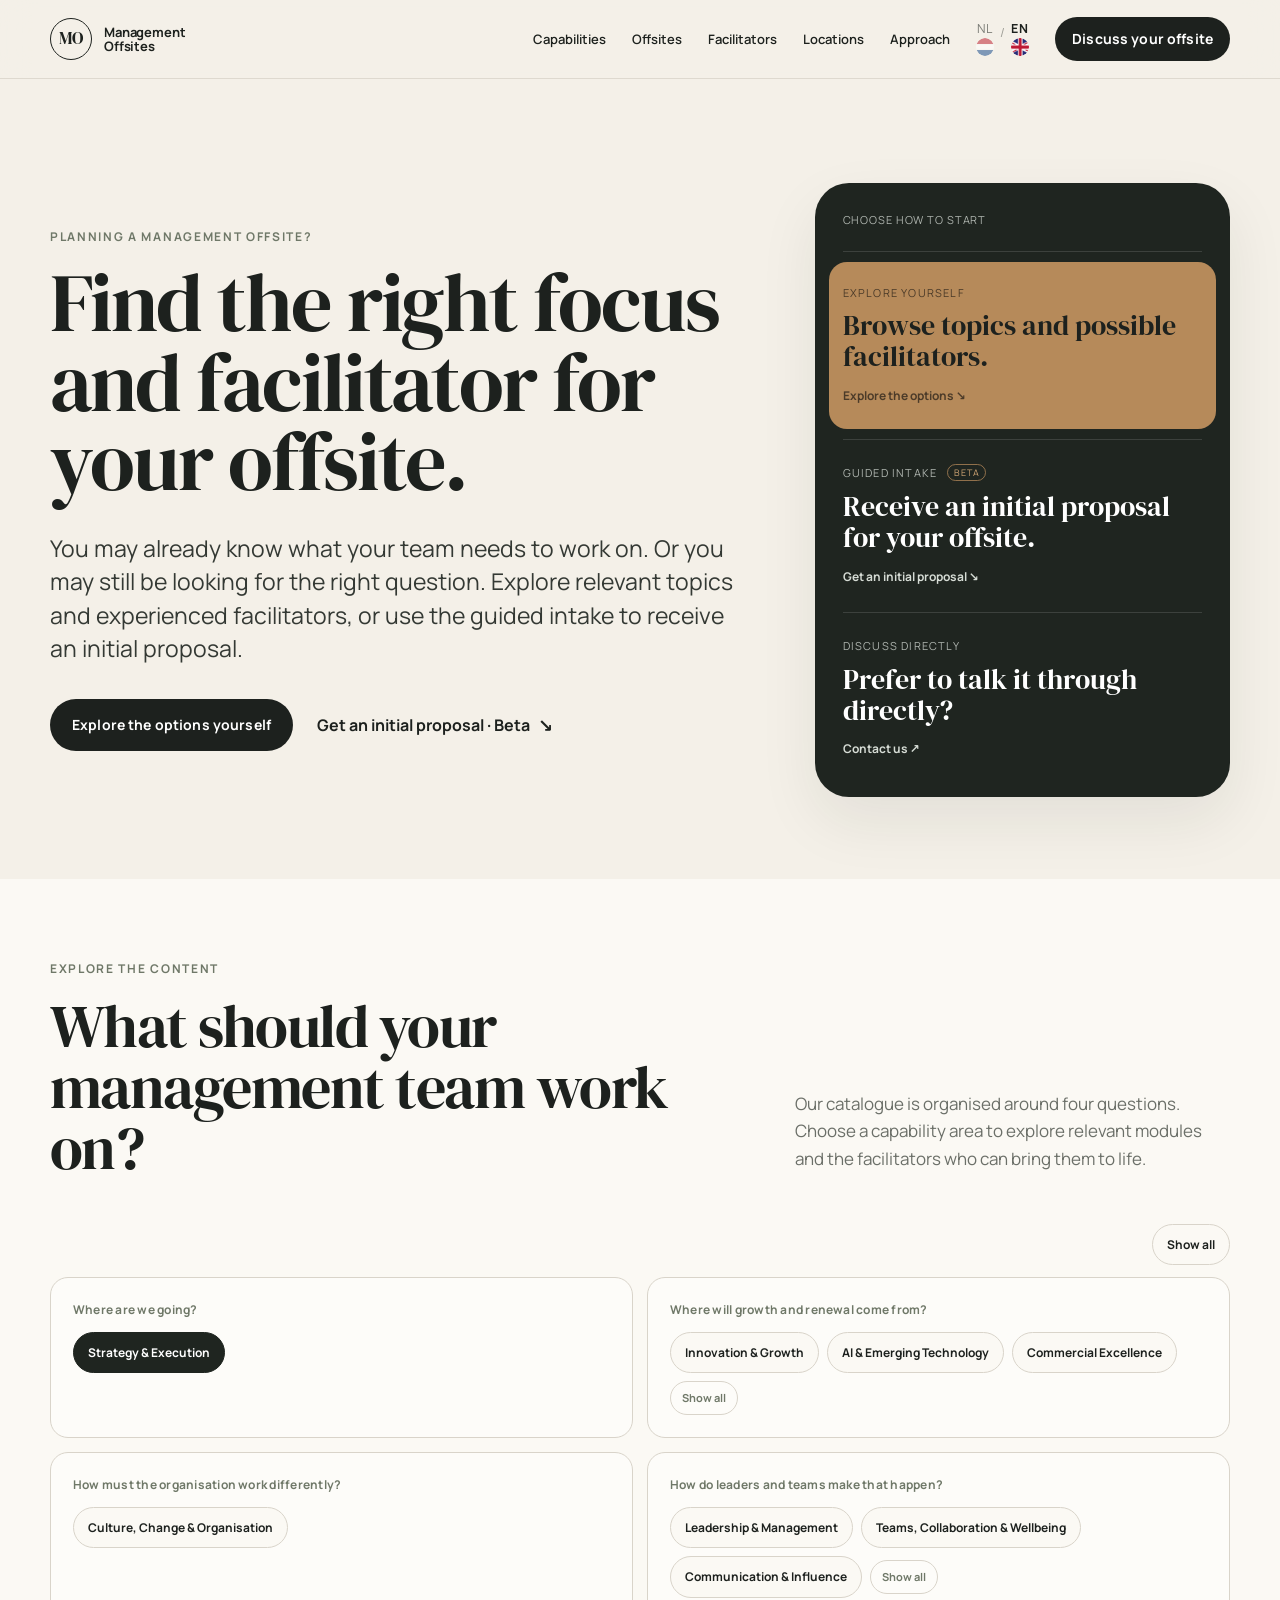
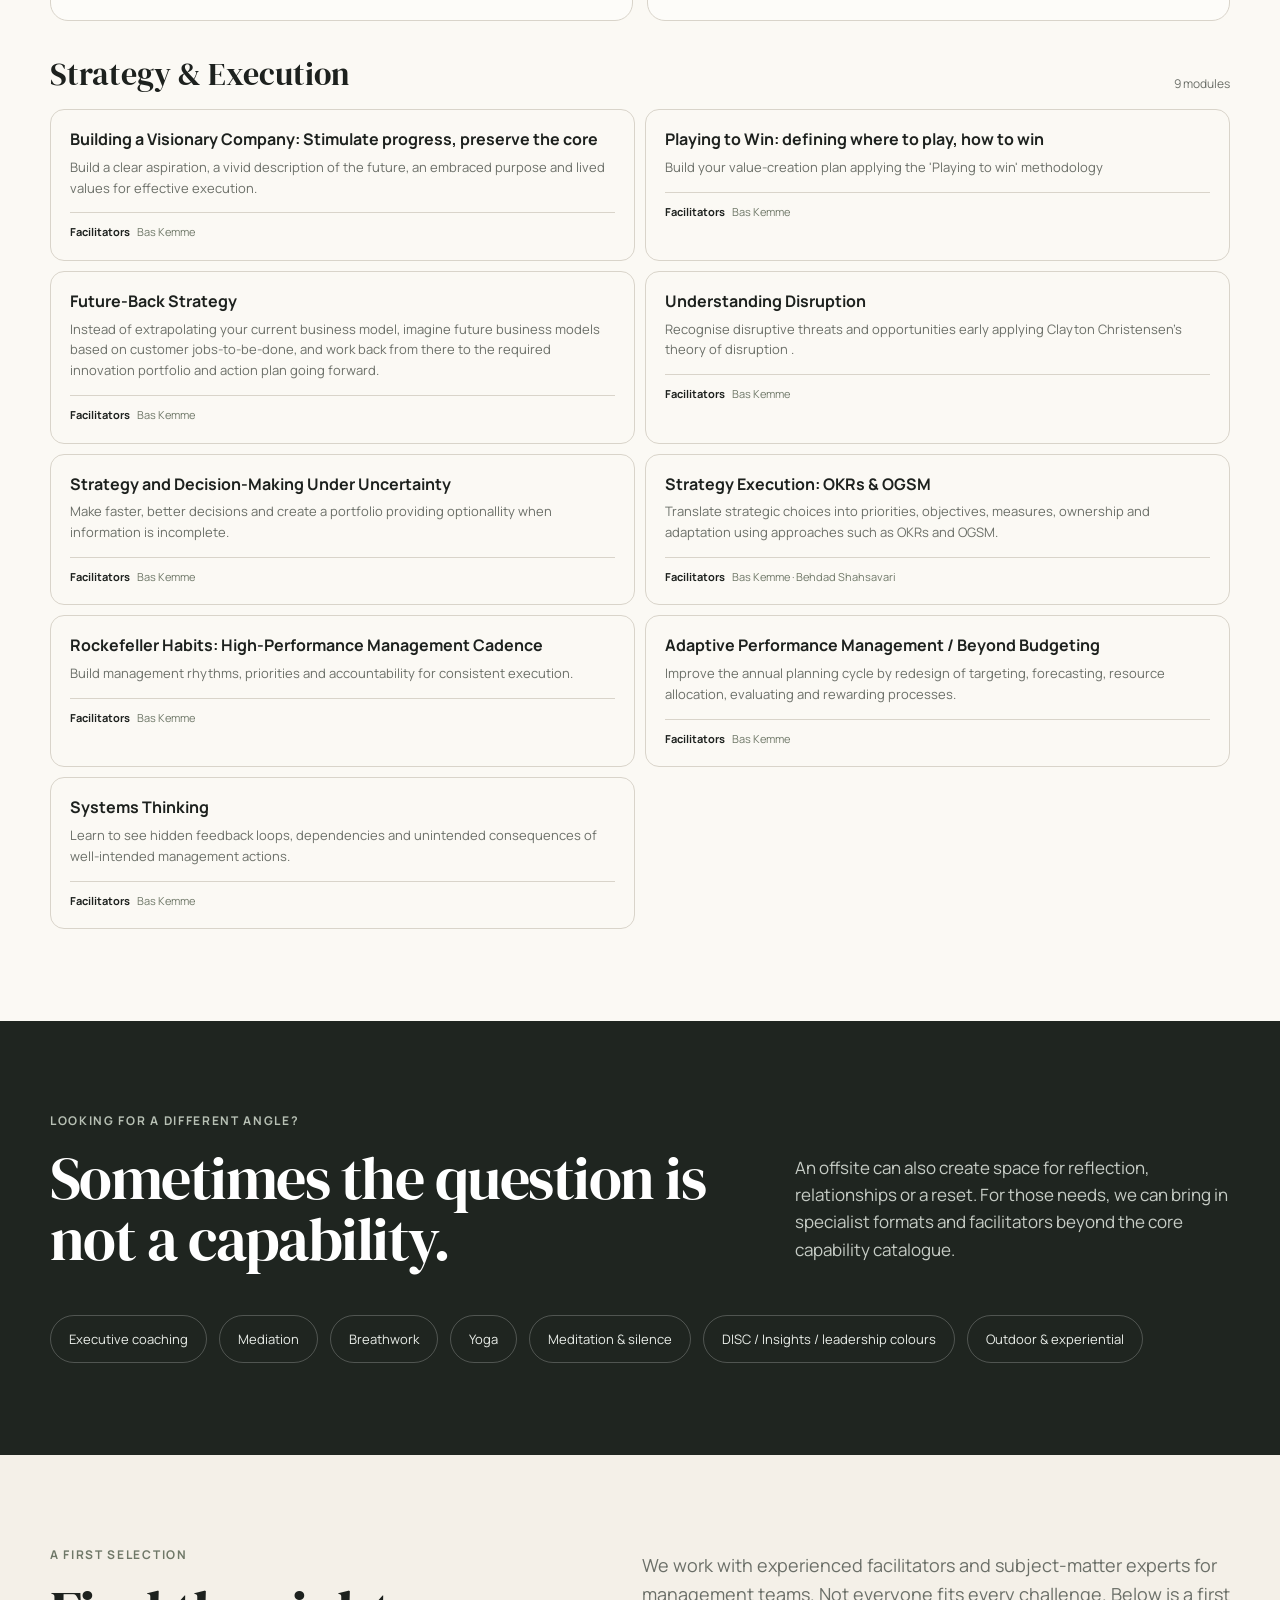
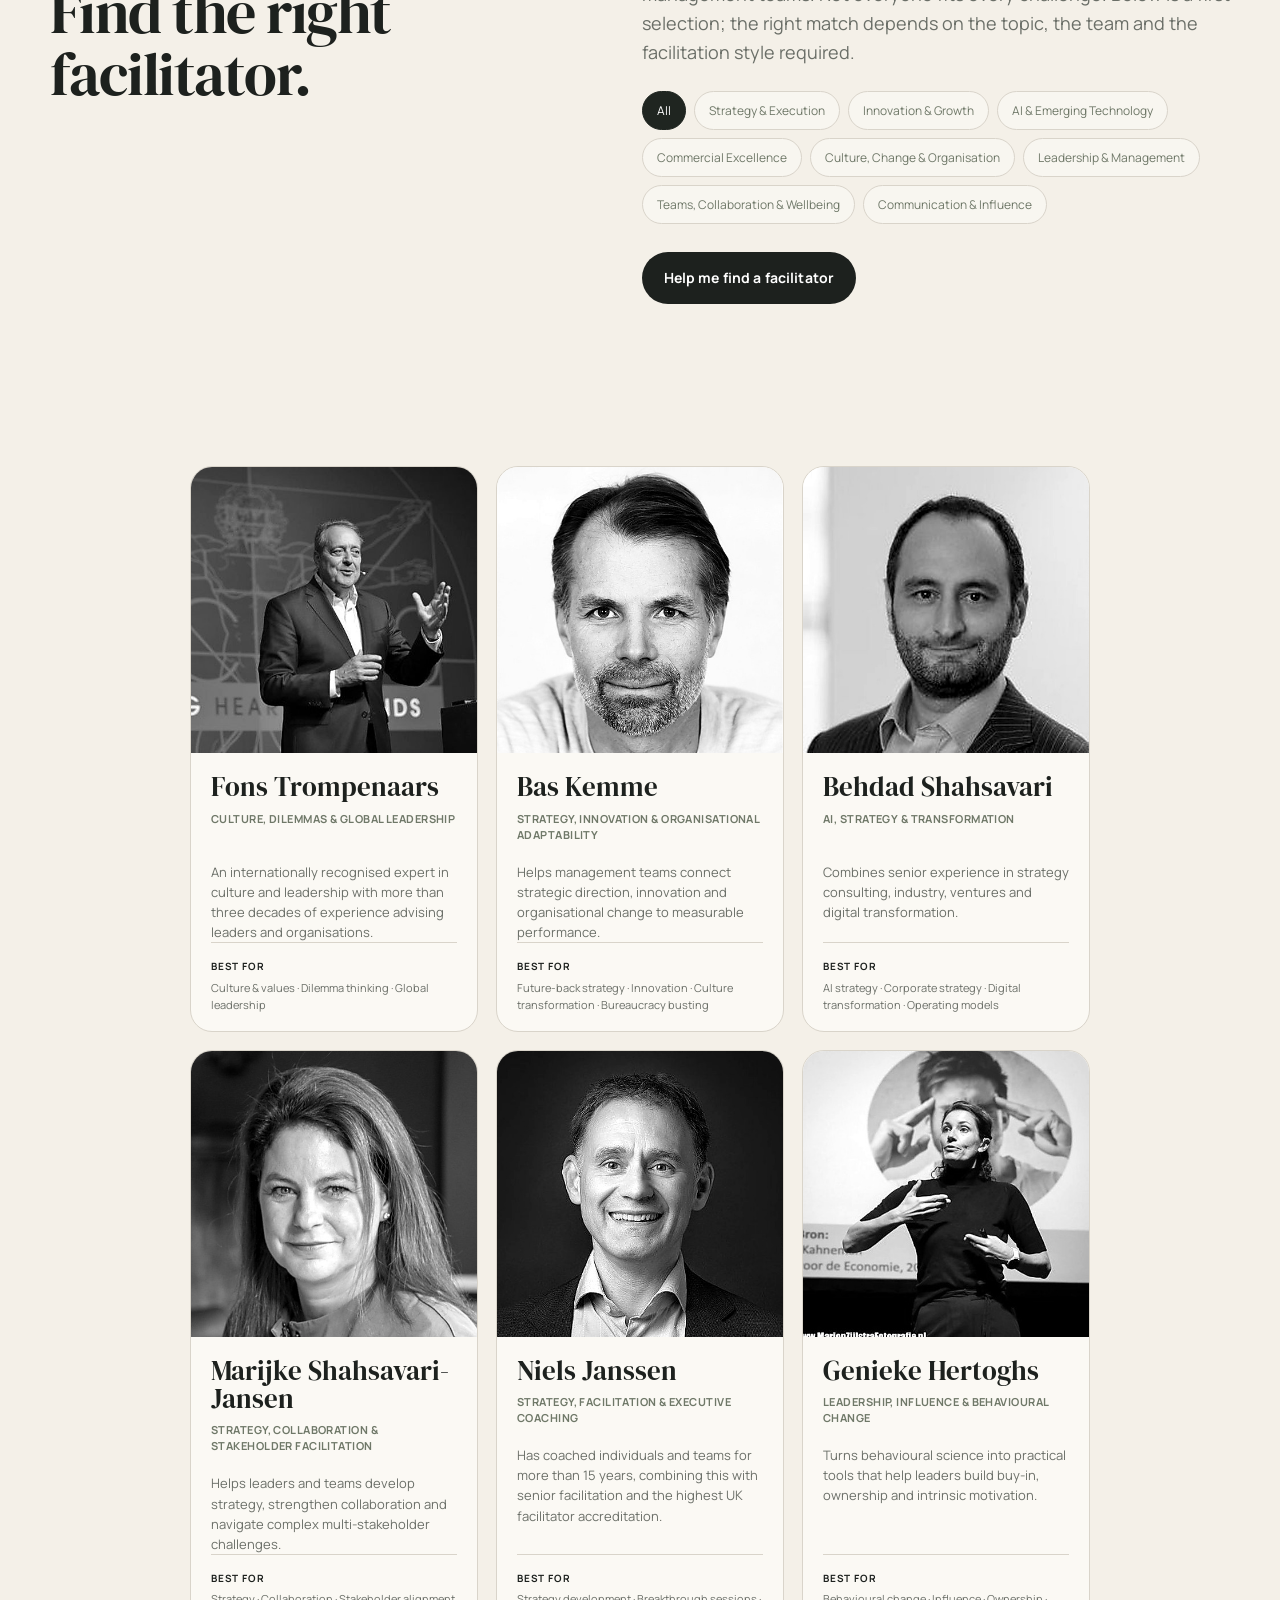
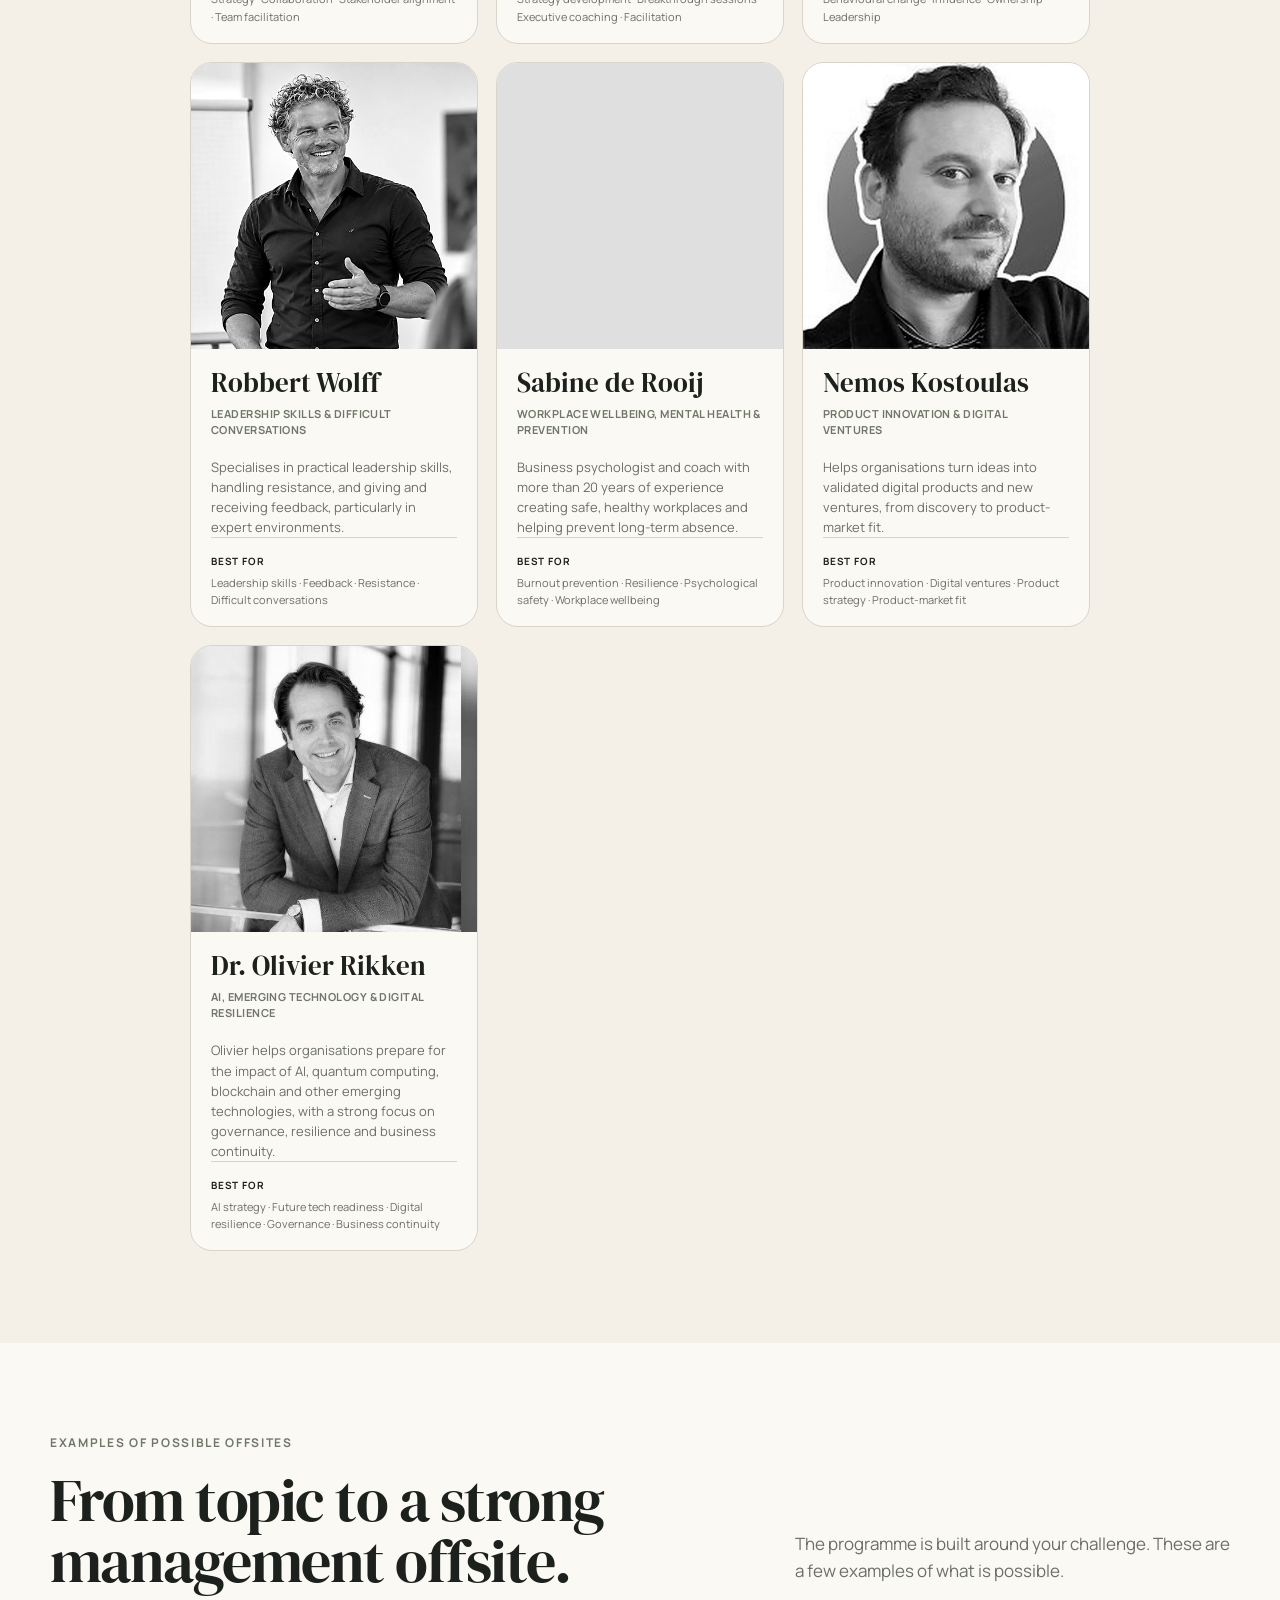
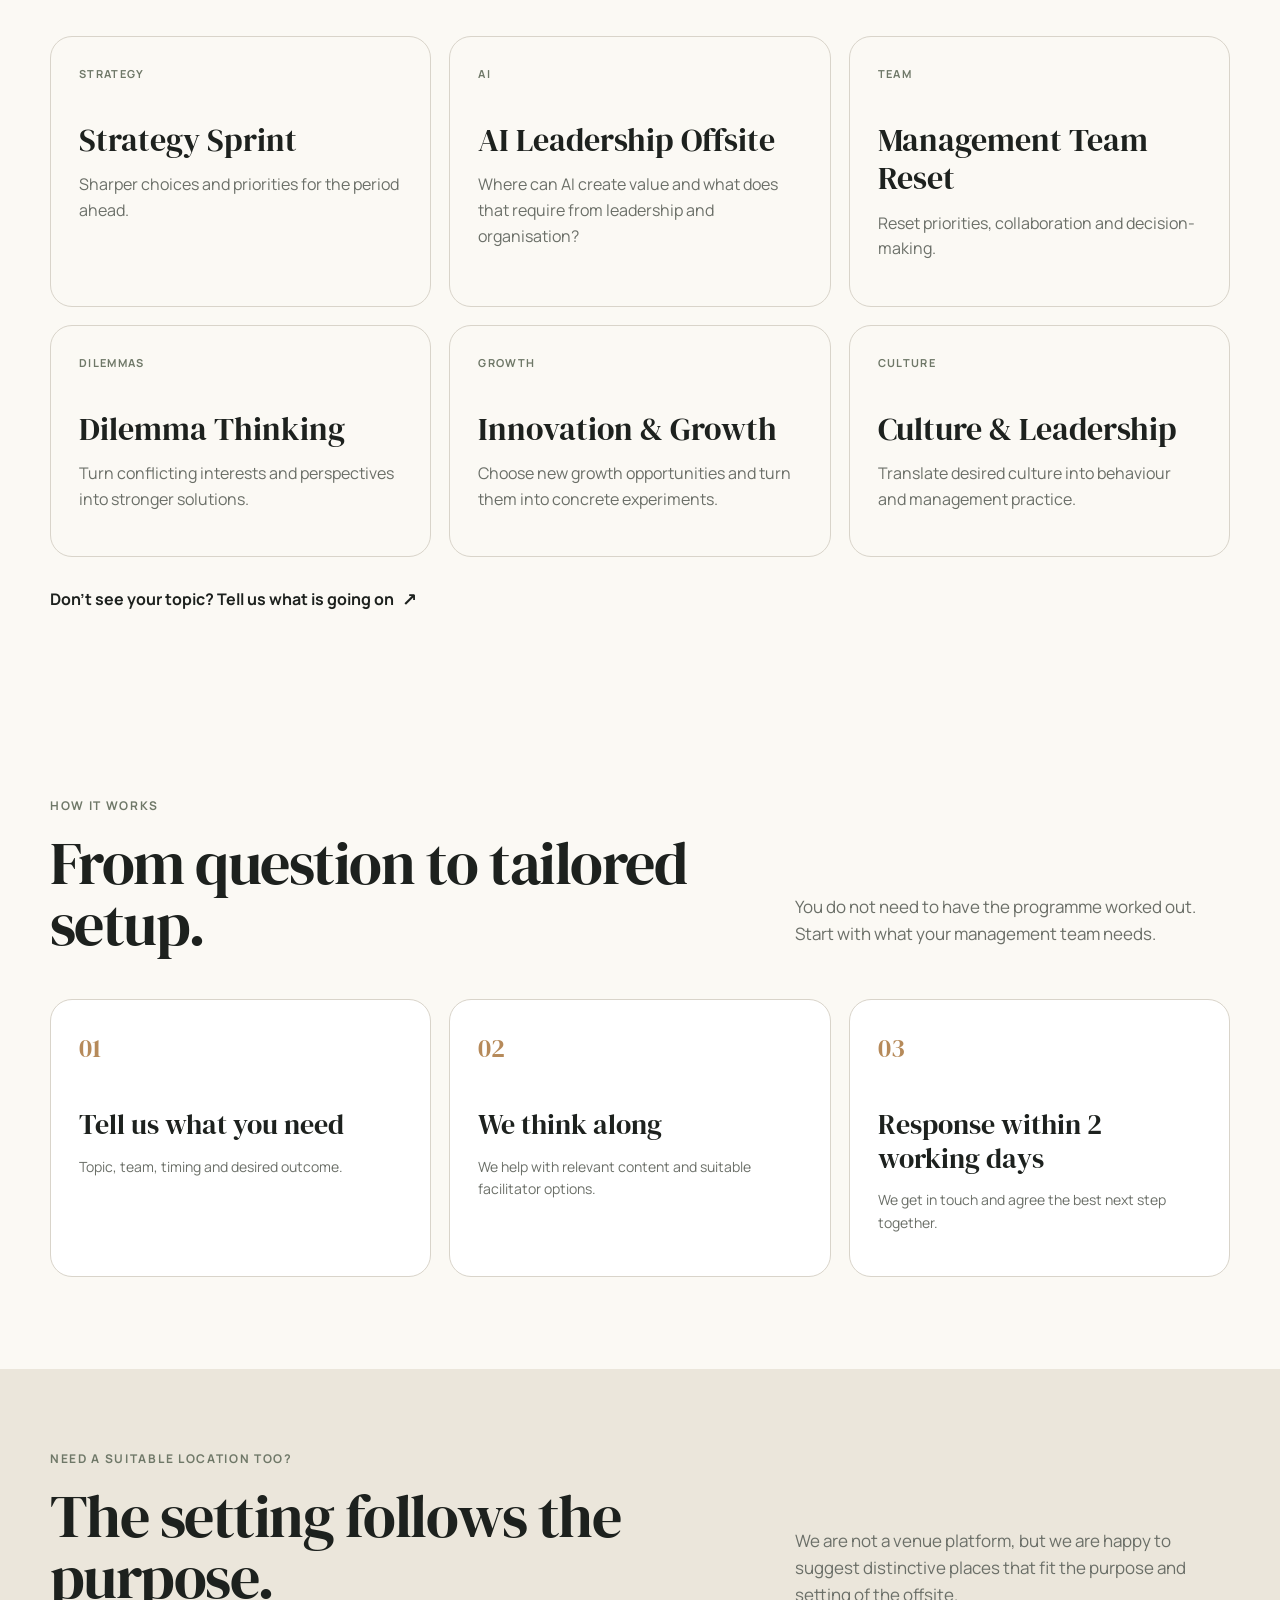
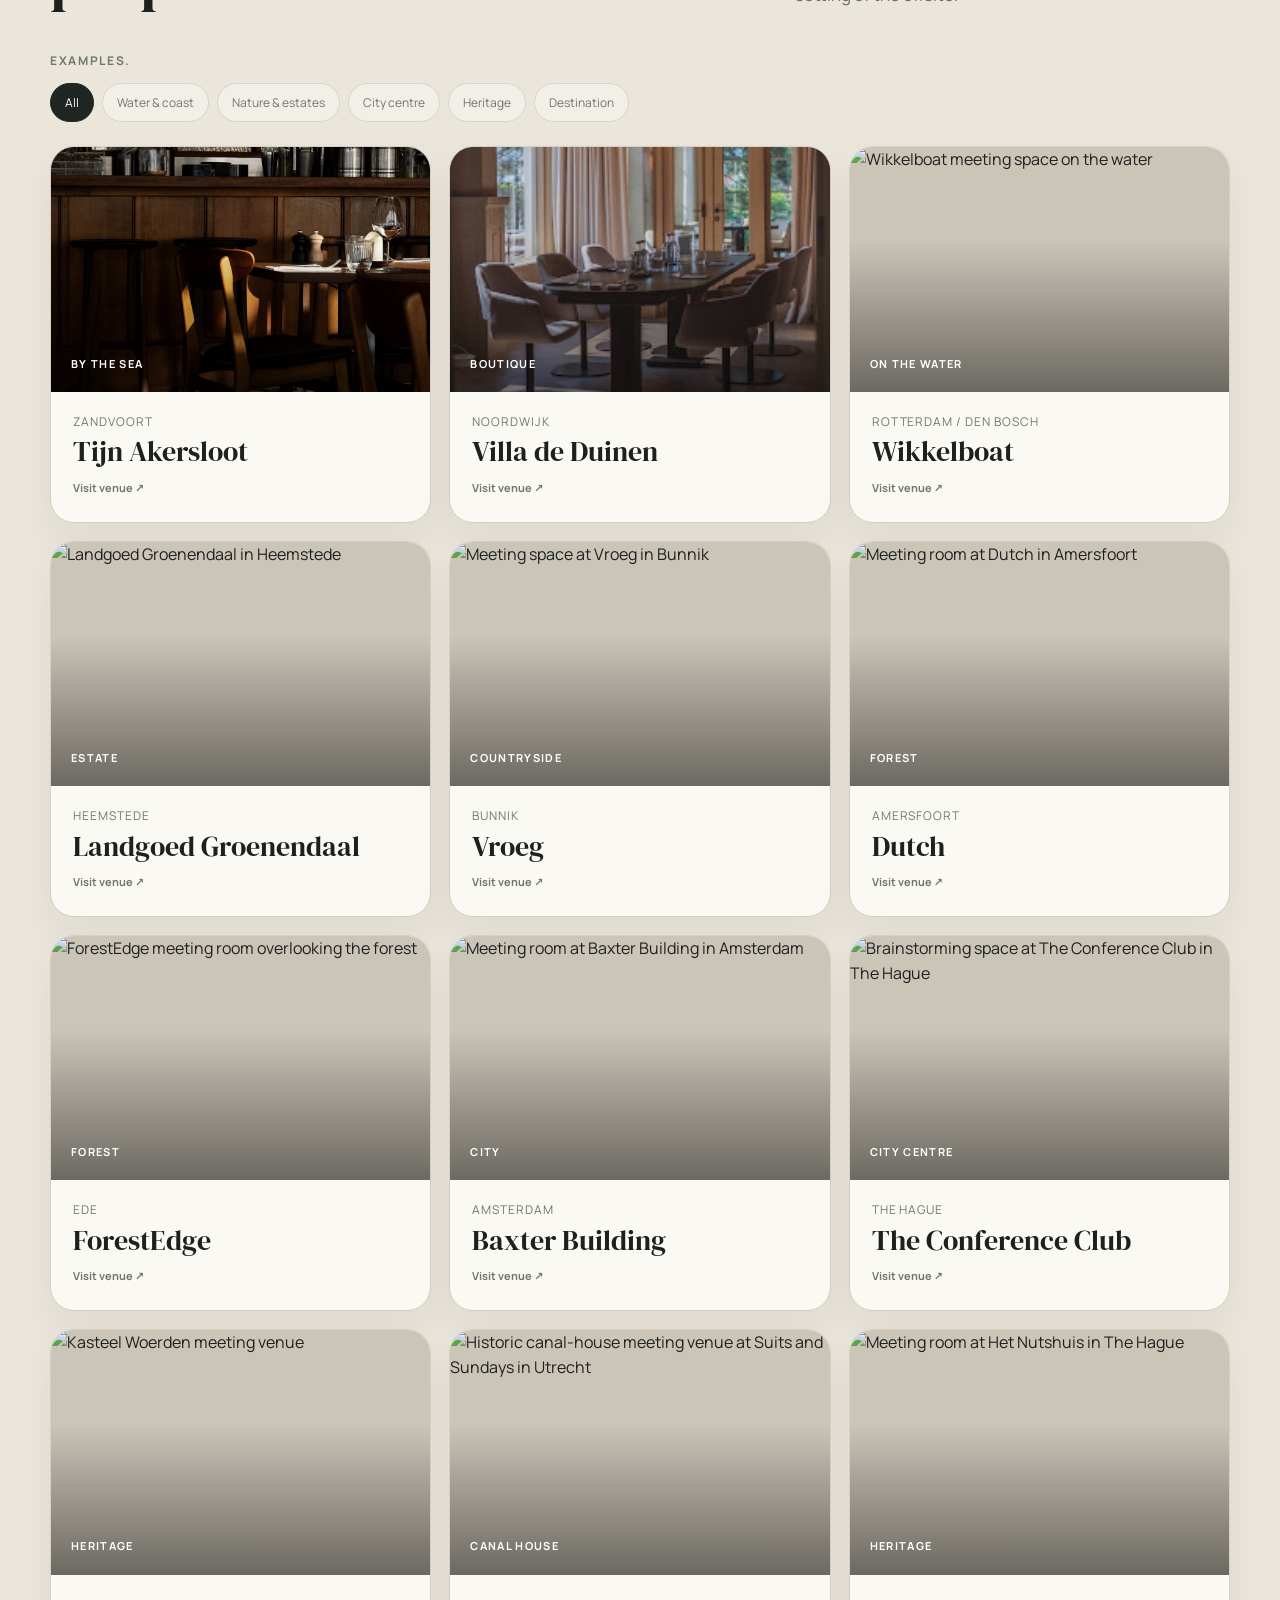
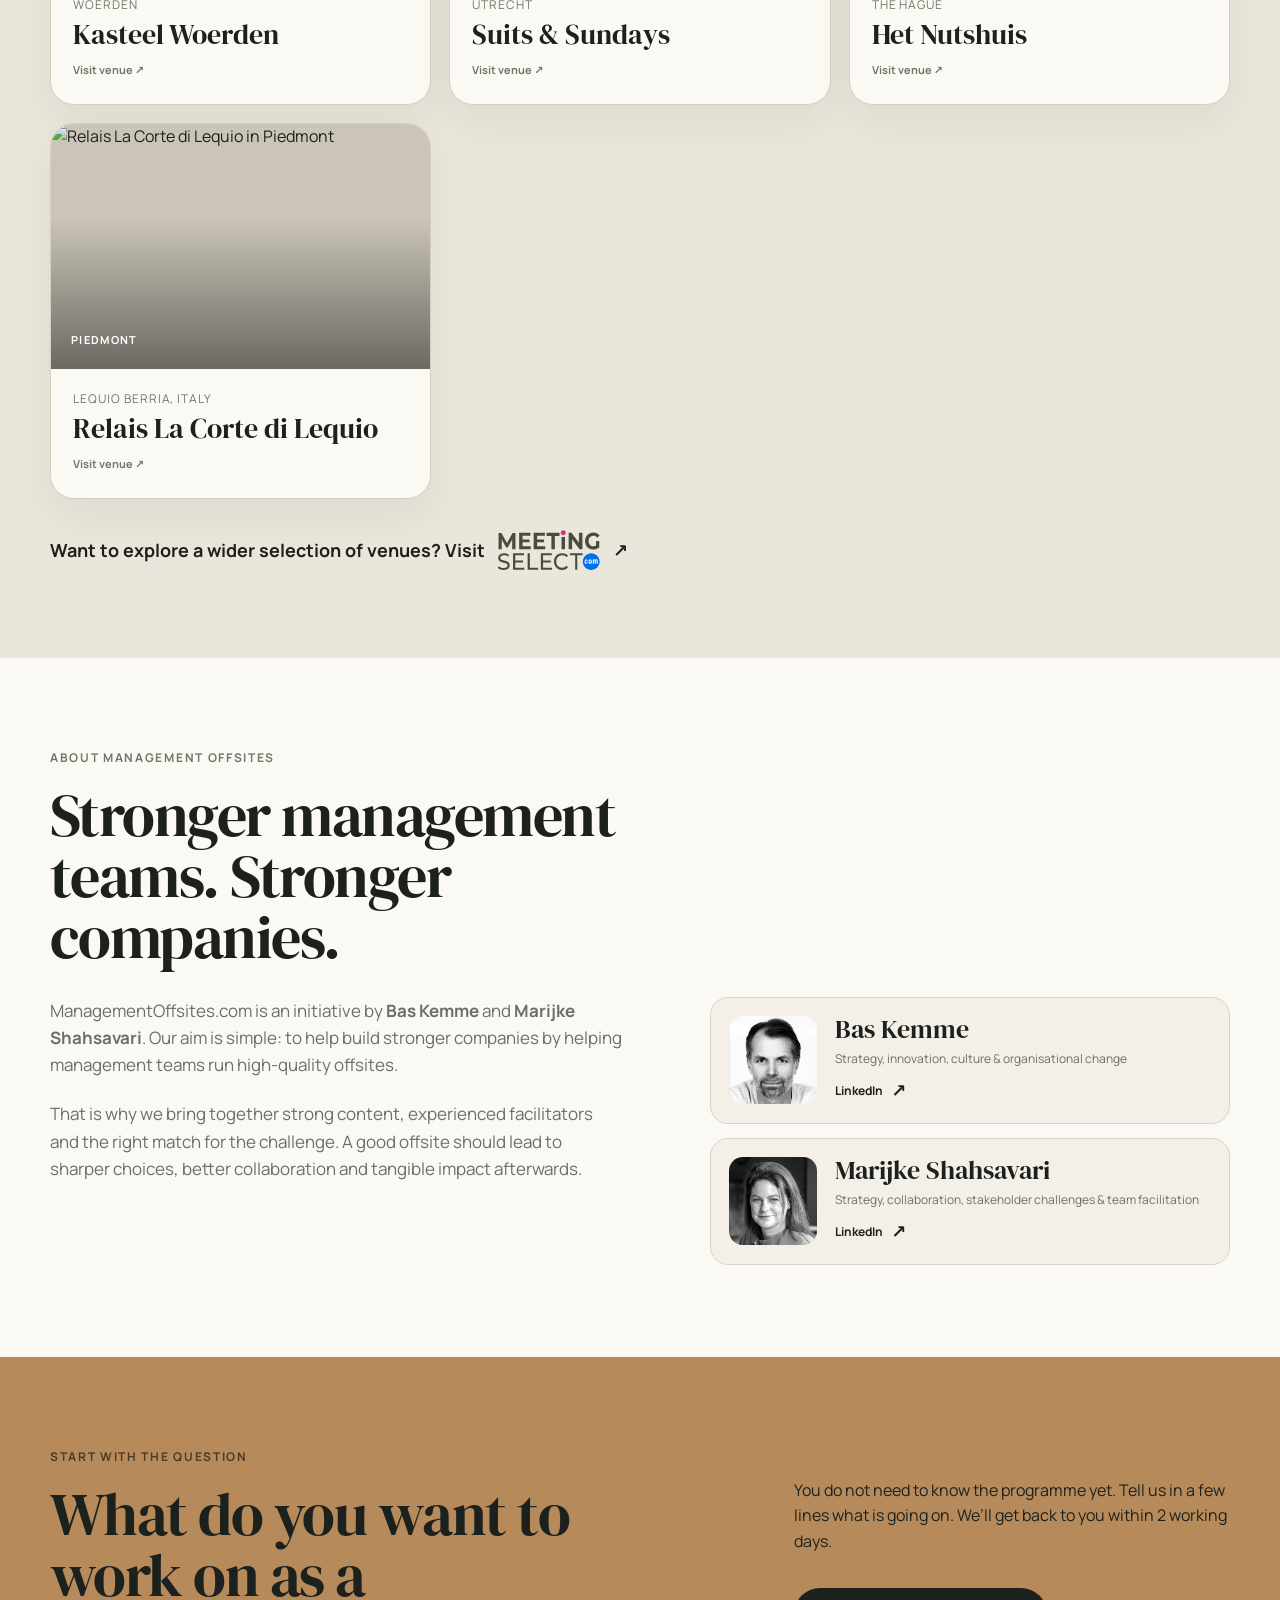
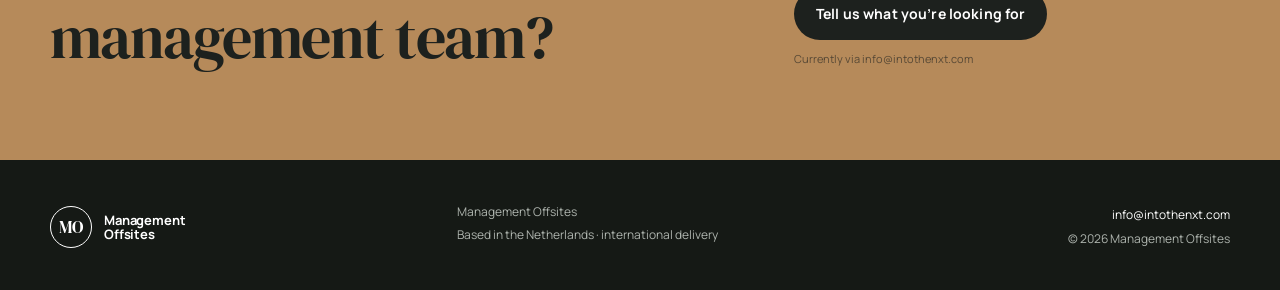
==== commit ab22e420: "Use preferred Dutch Amersfoort meeting room photo" ====
--- a/index.html
+++ b/index.html
@@ -178,7 +178,7 @@
 
           <article class="location-card" data-venue-category="nature-estates"><div class="location-visual"><img src="https://cdn.prod.website-files.com/611ea0aebc29af823f3d0b24/683b3c37e0c4f78959962e40__DSC9606%20%281%29.png" alt="Landgoed Groenendaal in Heemstede" loading="lazy"><span>ESTATE</span></div><div class="location-copy"><p class="location-place">Heemstede</p><h3>Landgoed Groenendaal</h3><a class="location-more" href="https://www.landgoedgroenendaal.nl/zakelijk-bijeenkomen" target="_blank" rel="noopener">Visit venue ↗</a></div></article>
           <article class="location-card" data-venue-category="nature-estates"><div class="location-visual"><img src="https://www.vroeg.nl/wp-content/uploads/2025/03/Amelisweerd-2400x1040.jpg" alt="Meeting space at Vroeg in Bunnik" loading="lazy"><span>COUNTRYSIDE</span></div><div class="location-copy"><p class="location-place">Bunnik</p><h3>Vroeg</h3><a class="location-more" href="https://www.vroeg.nl/zalen/" target="_blank" rel="noopener">Visit venue ↗</a></div></article>
-          <article class="location-card" data-venue-category="nature-estates"><div class="location-visual"><img src="https://dutchamersfoort.nl/wp-content/uploads/2024/05/villa-landgoed-dutch.jpg" alt="Villa and grounds at Dutch in Amersfoort" loading="lazy"><span>FOREST</span></div><div class="location-copy"><p class="location-place">Amersfoort</p><h3>Dutch</h3><a class="location-more" href="https://dutchamersfoort.nl/zakelijke-events/" target="_blank" rel="noopener">Visit venue ↗</a></div></article>
+          <article class="location-card" data-venue-category="nature-estates"><div class="location-visual"><img src="https://dutchamersfoort.nl/wp-content/uploads/2024/08/stijlkamer-vergaderruimte-dutch-amersfoort.jpg" alt="Meeting room at Dutch in Amersfoort" loading="lazy"><span>FOREST</span></div><div class="location-copy"><p class="location-place">Amersfoort</p><h3>Dutch</h3><a class="location-more" href="https://dutchamersfoort.nl/zakelijke-events/" target="_blank" rel="noopener">Visit venue ↗</a></div></article>
           <article class="location-card" data-venue-category="nature-estates"><div class="location-visual"><img src="https://forest-edge.nl/wp-content/uploads/2025/04/View-1.jpg" alt="ForestEdge meeting room overlooking the forest" loading="lazy"><span>FOREST</span></div><div class="location-copy"><p class="location-place">Ede</p><h3>ForestEdge</h3><a class="location-more" href="https://forest-edge.nl/alle-ruimtes/" target="_blank" rel="noopener">Visit venue ↗</a></div></article>
 
           <article class="location-card" data-venue-category="city-centre"><div class="location-visual"><img src="https://baxterbuilding.nl/wp-content/uploads/2021/12/Baxter-Building-Meeting-Room-Loma-Linda-e1603390756442-2-1.jpg" alt="Meeting room at Baxter Building in Amsterdam" loading="lazy"><span>CITY</span></div><div class="location-copy"><p class="location-place">Amsterdam</p><h3>Baxter Building</h3><a class="location-more" href="https://www.baxterbuilding.nl/meetings-landing/" target="_blank" rel="noopener">Visit venue ↗</a></div></article>
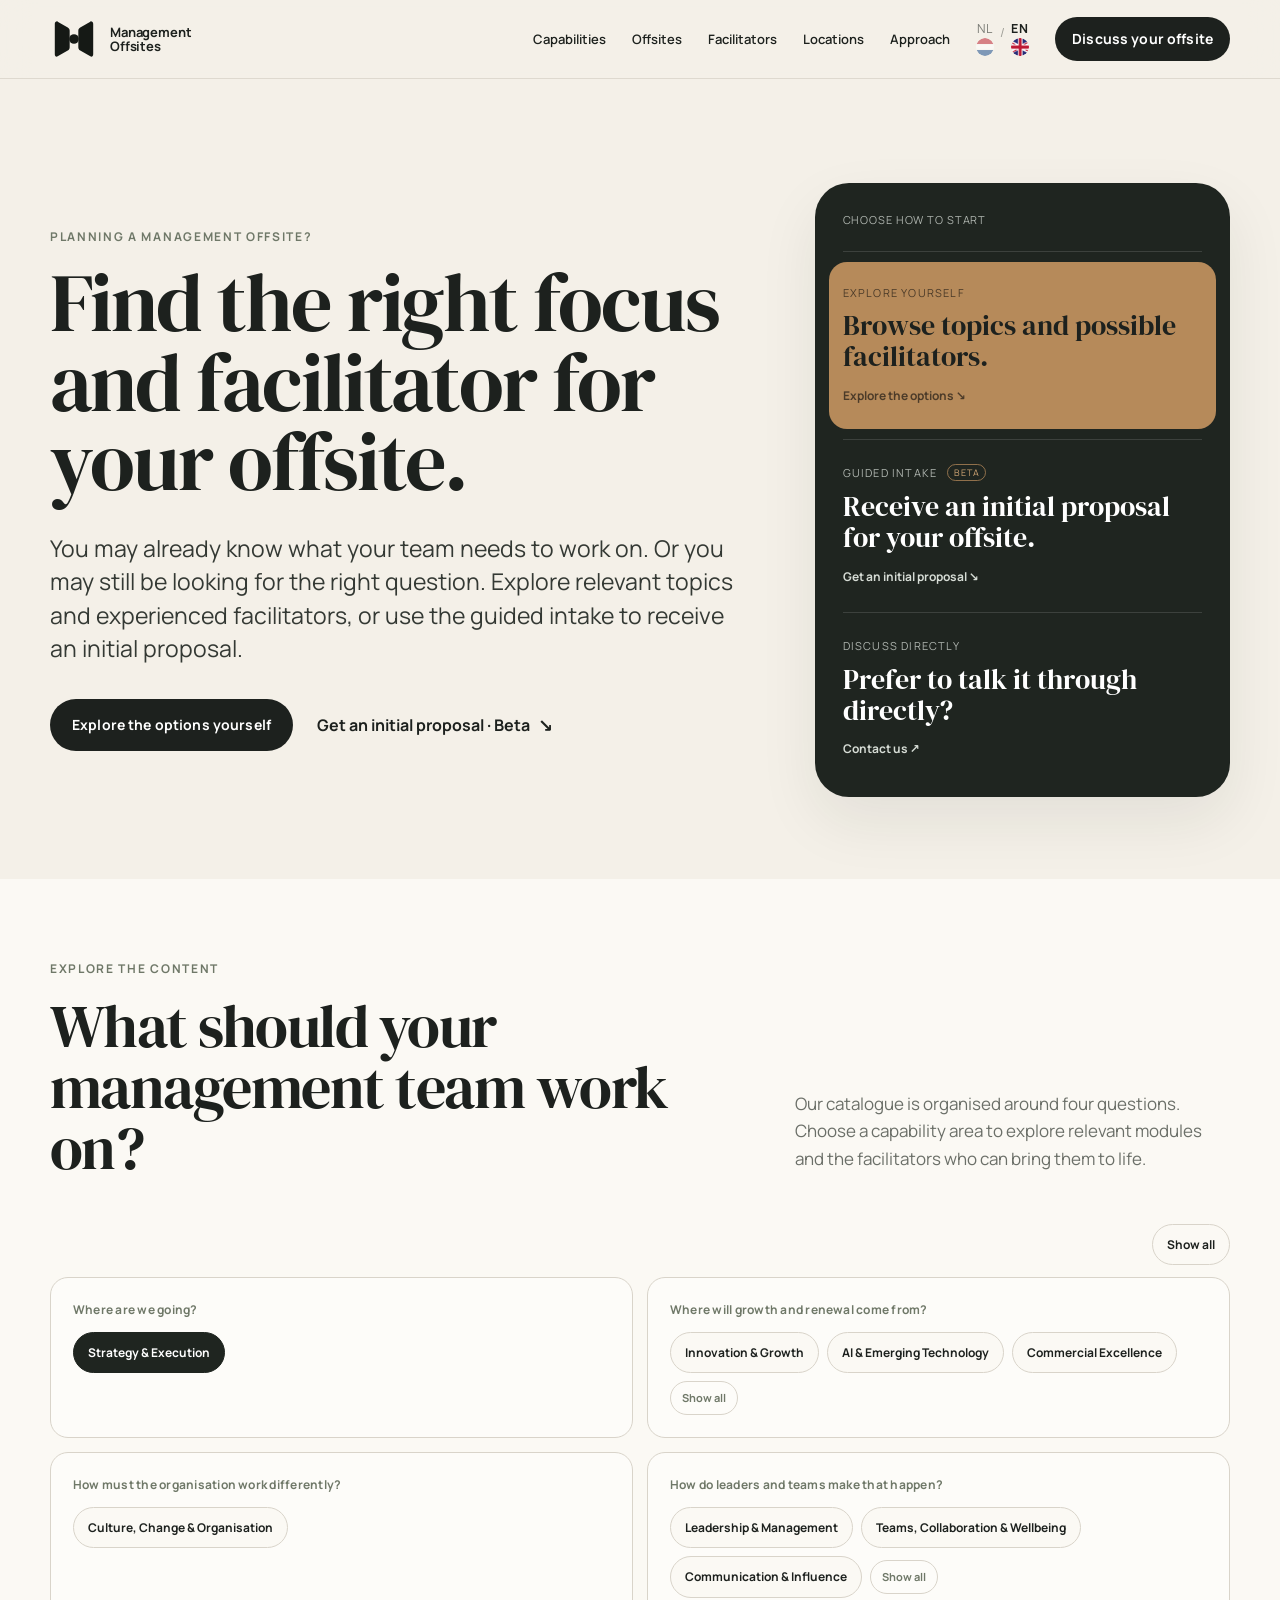
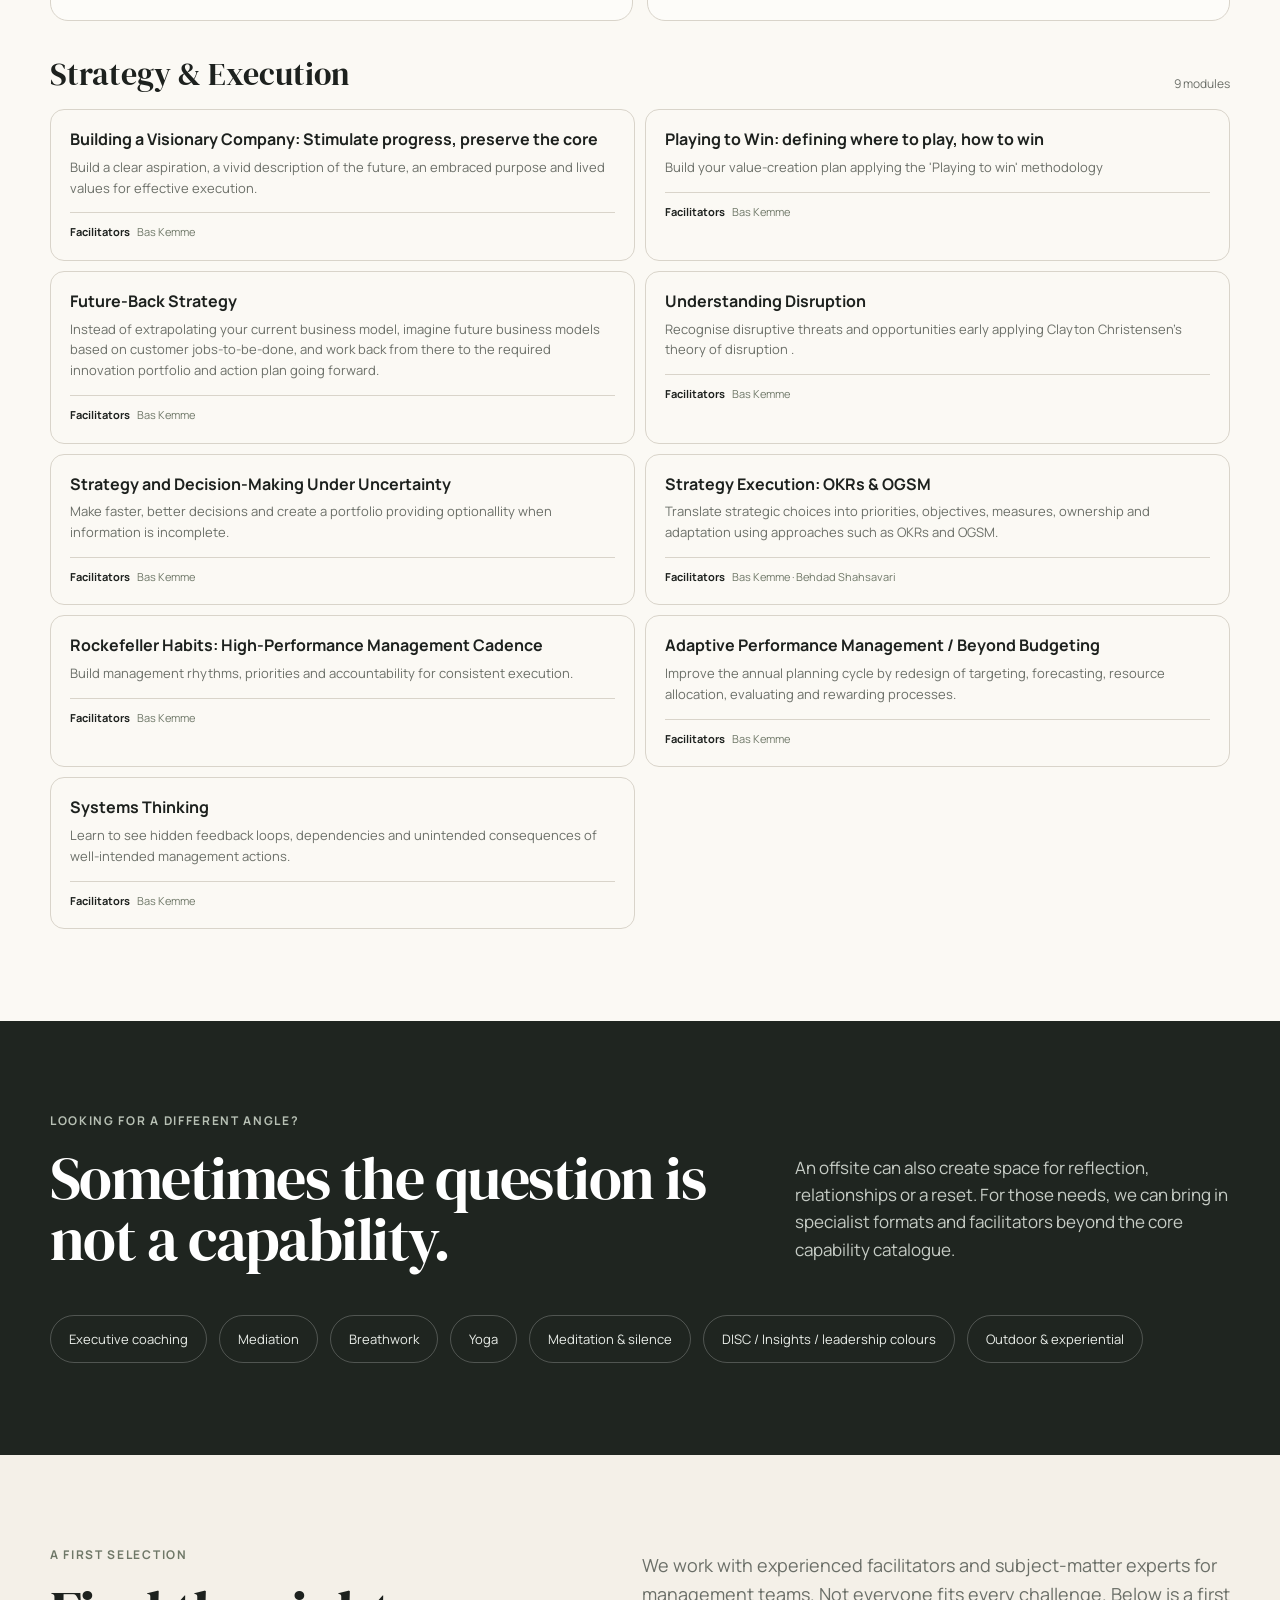
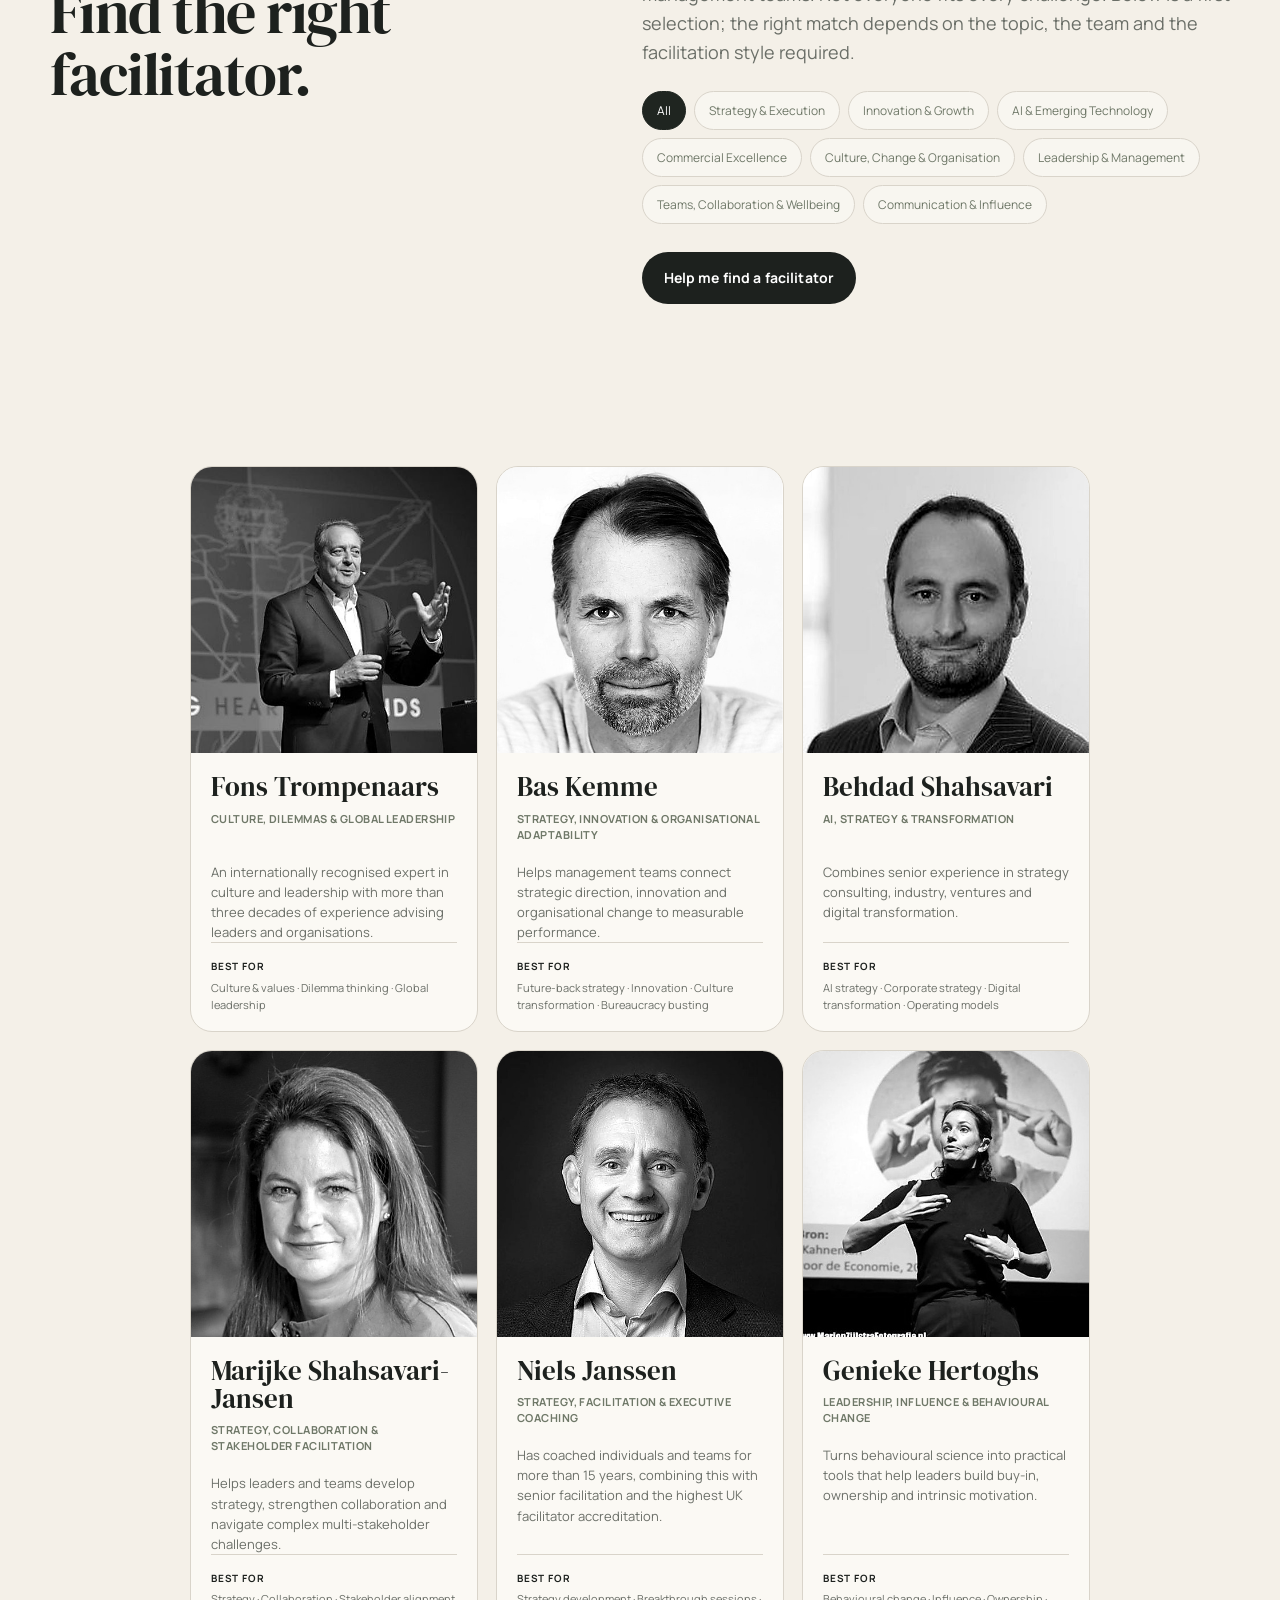
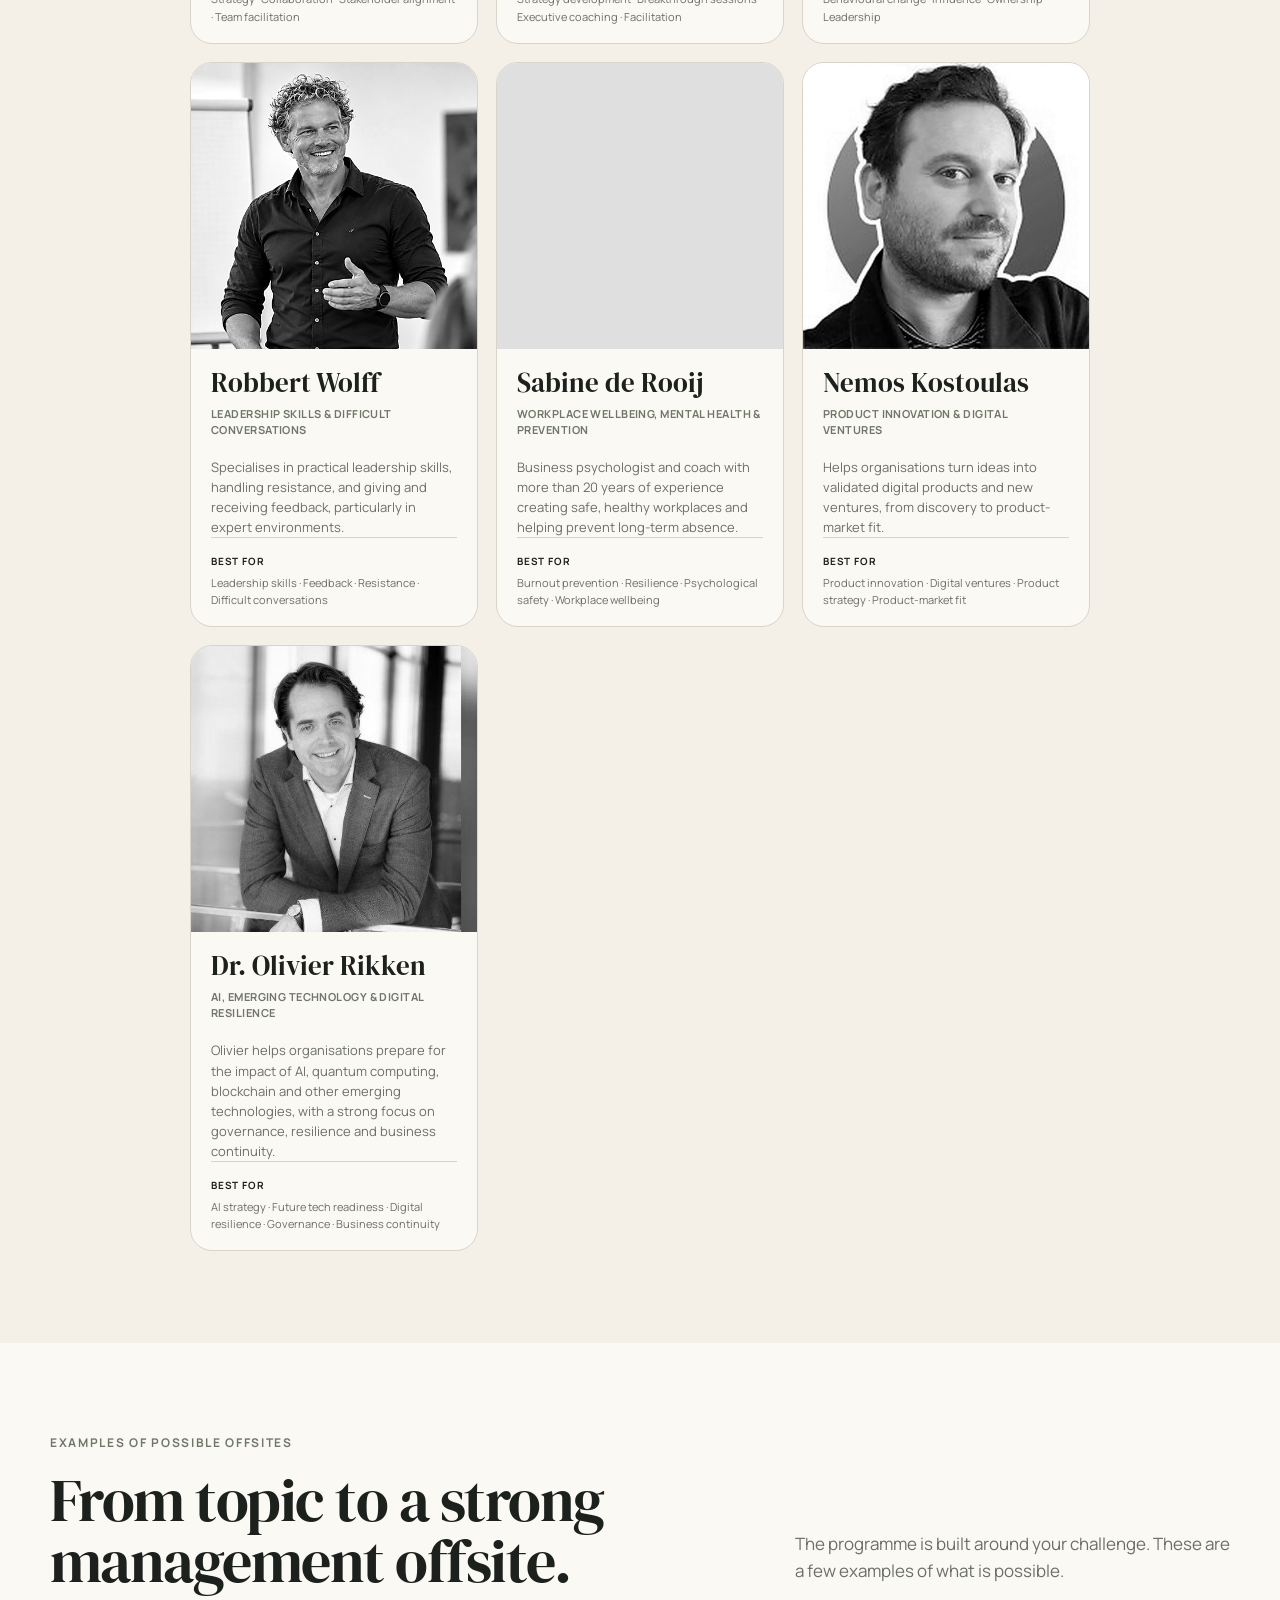
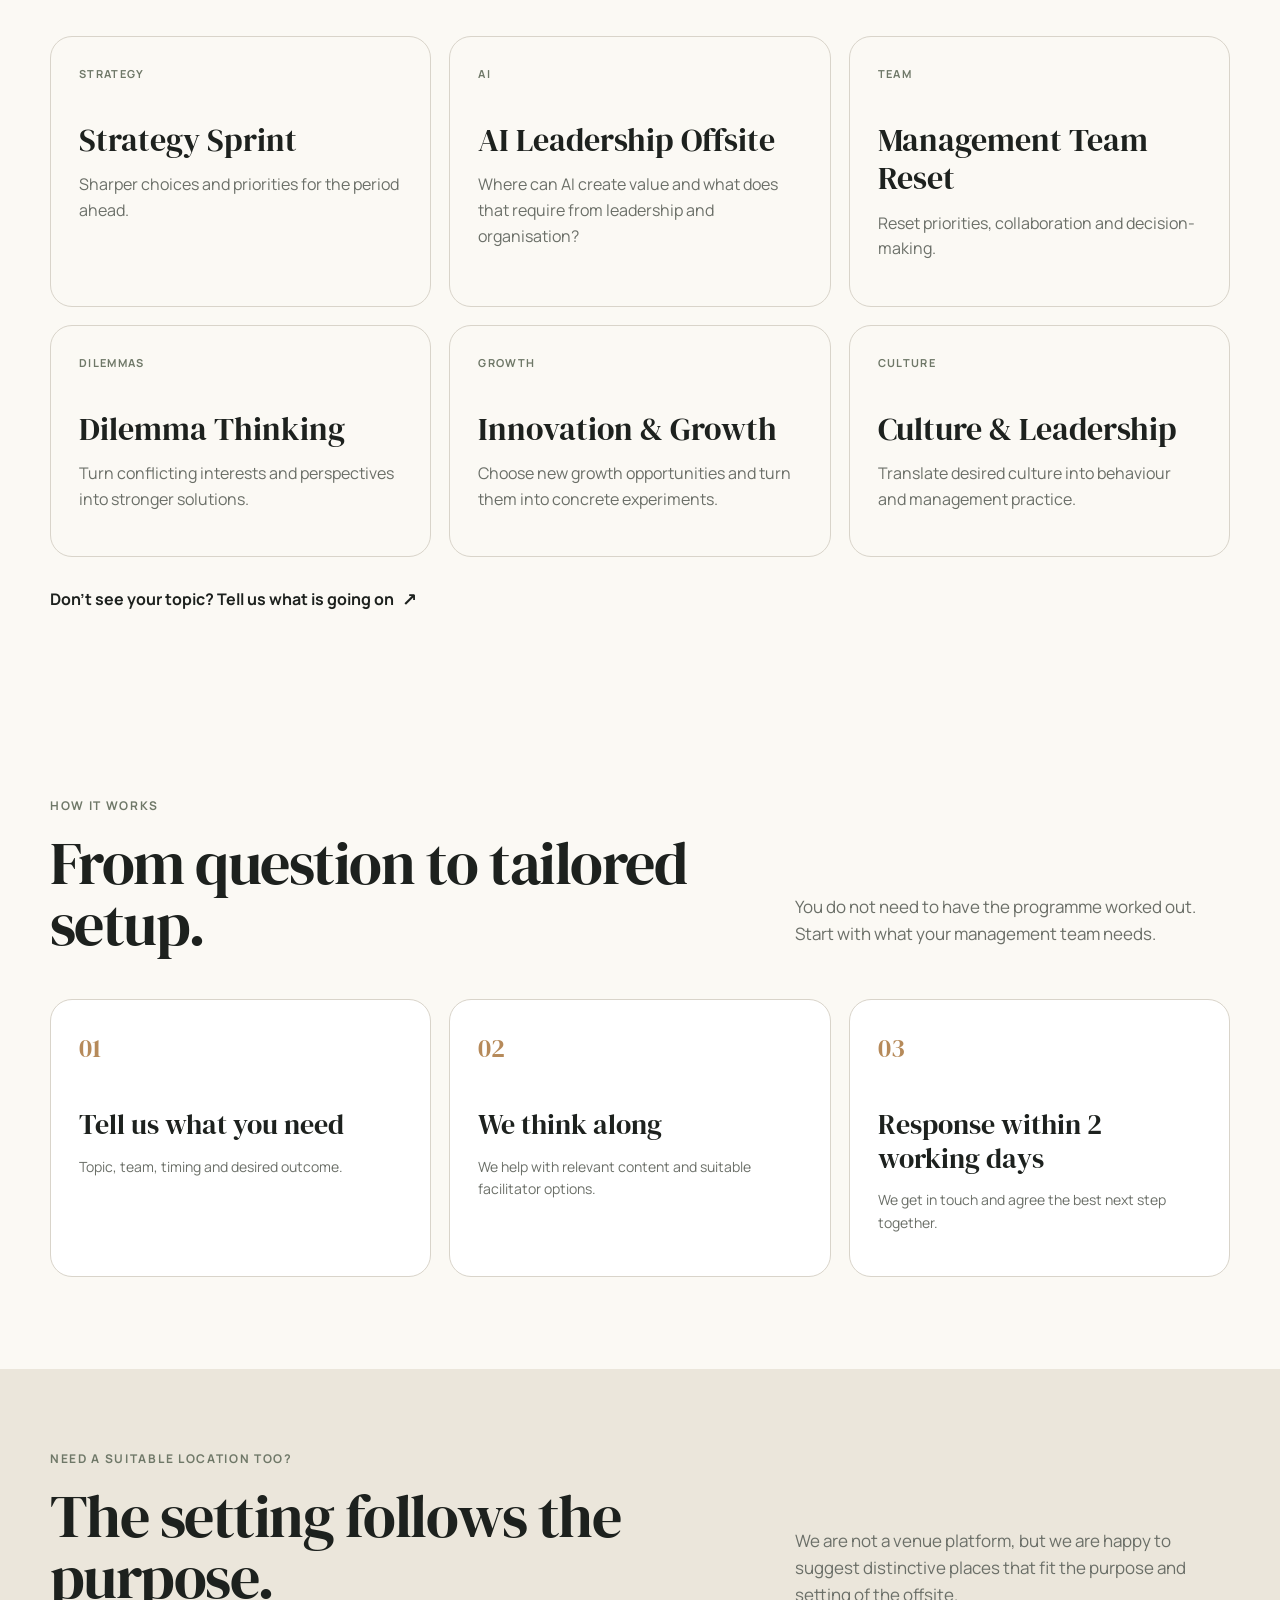
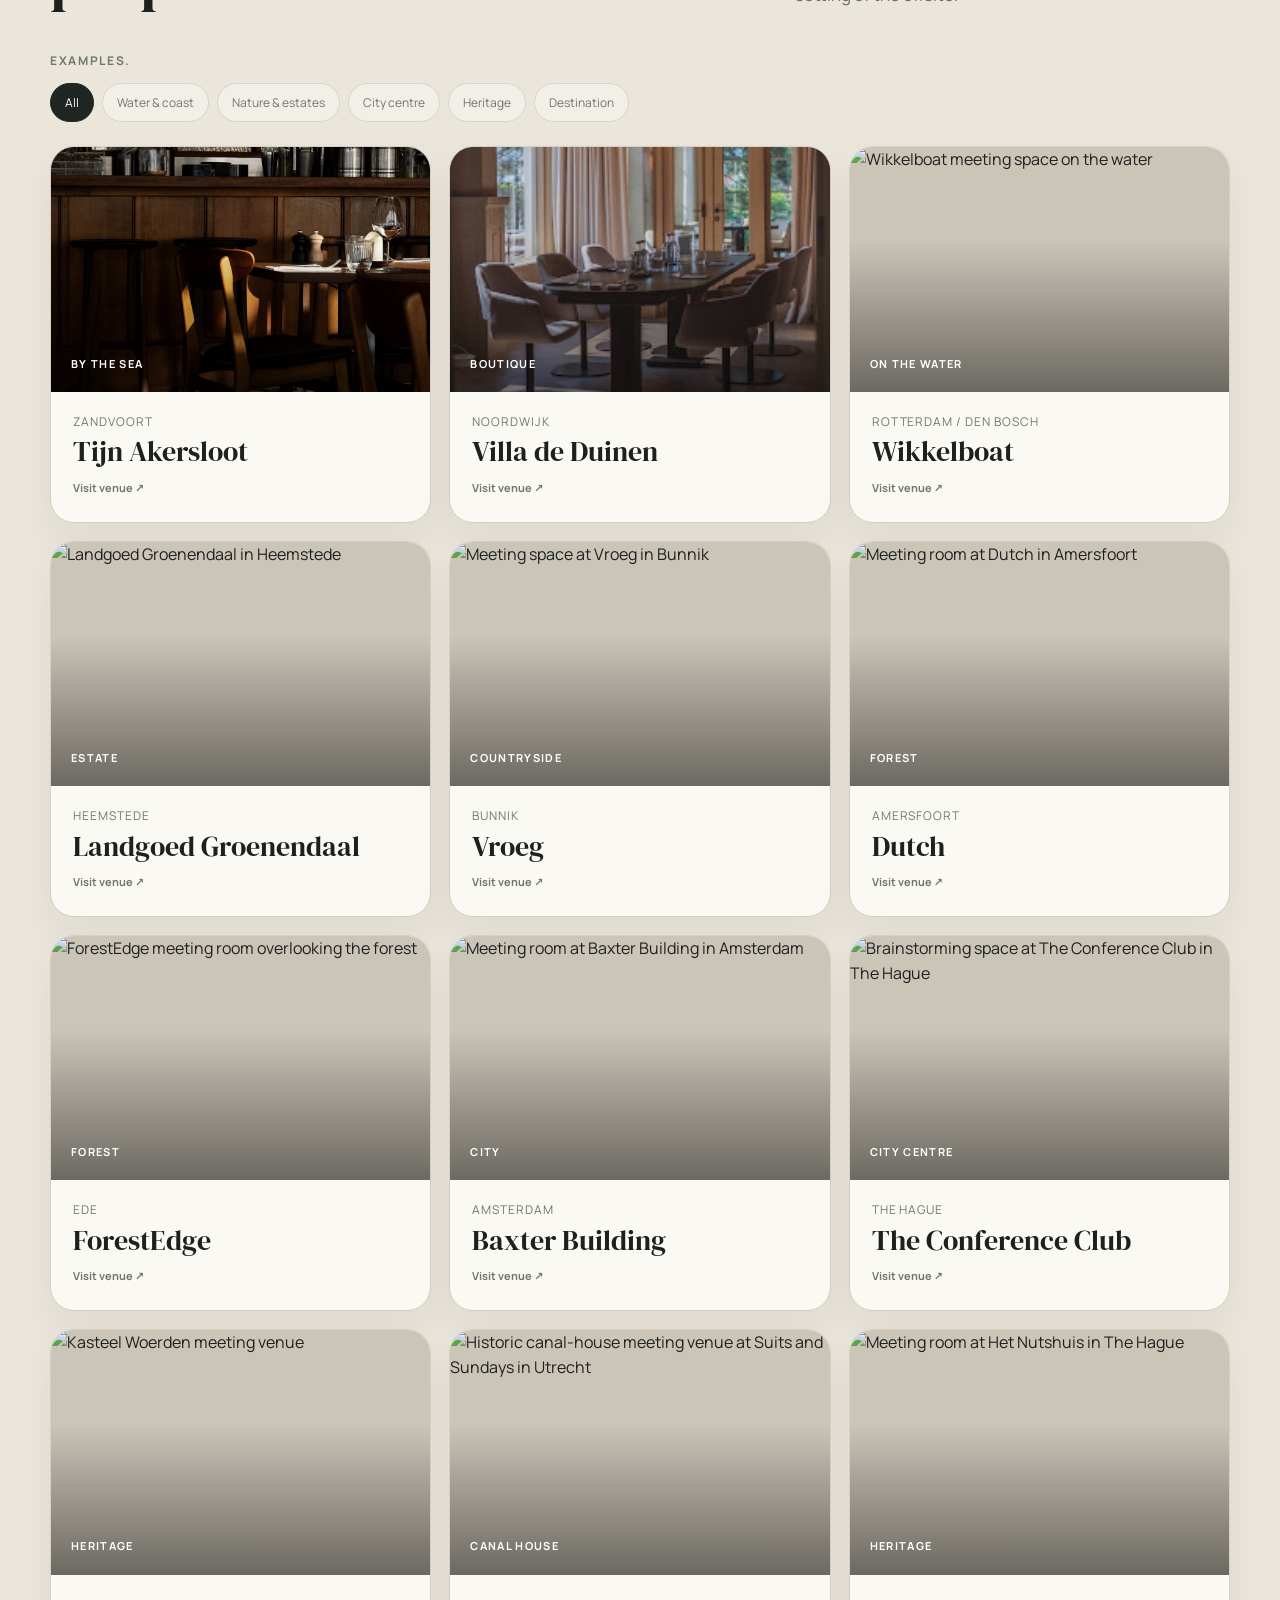
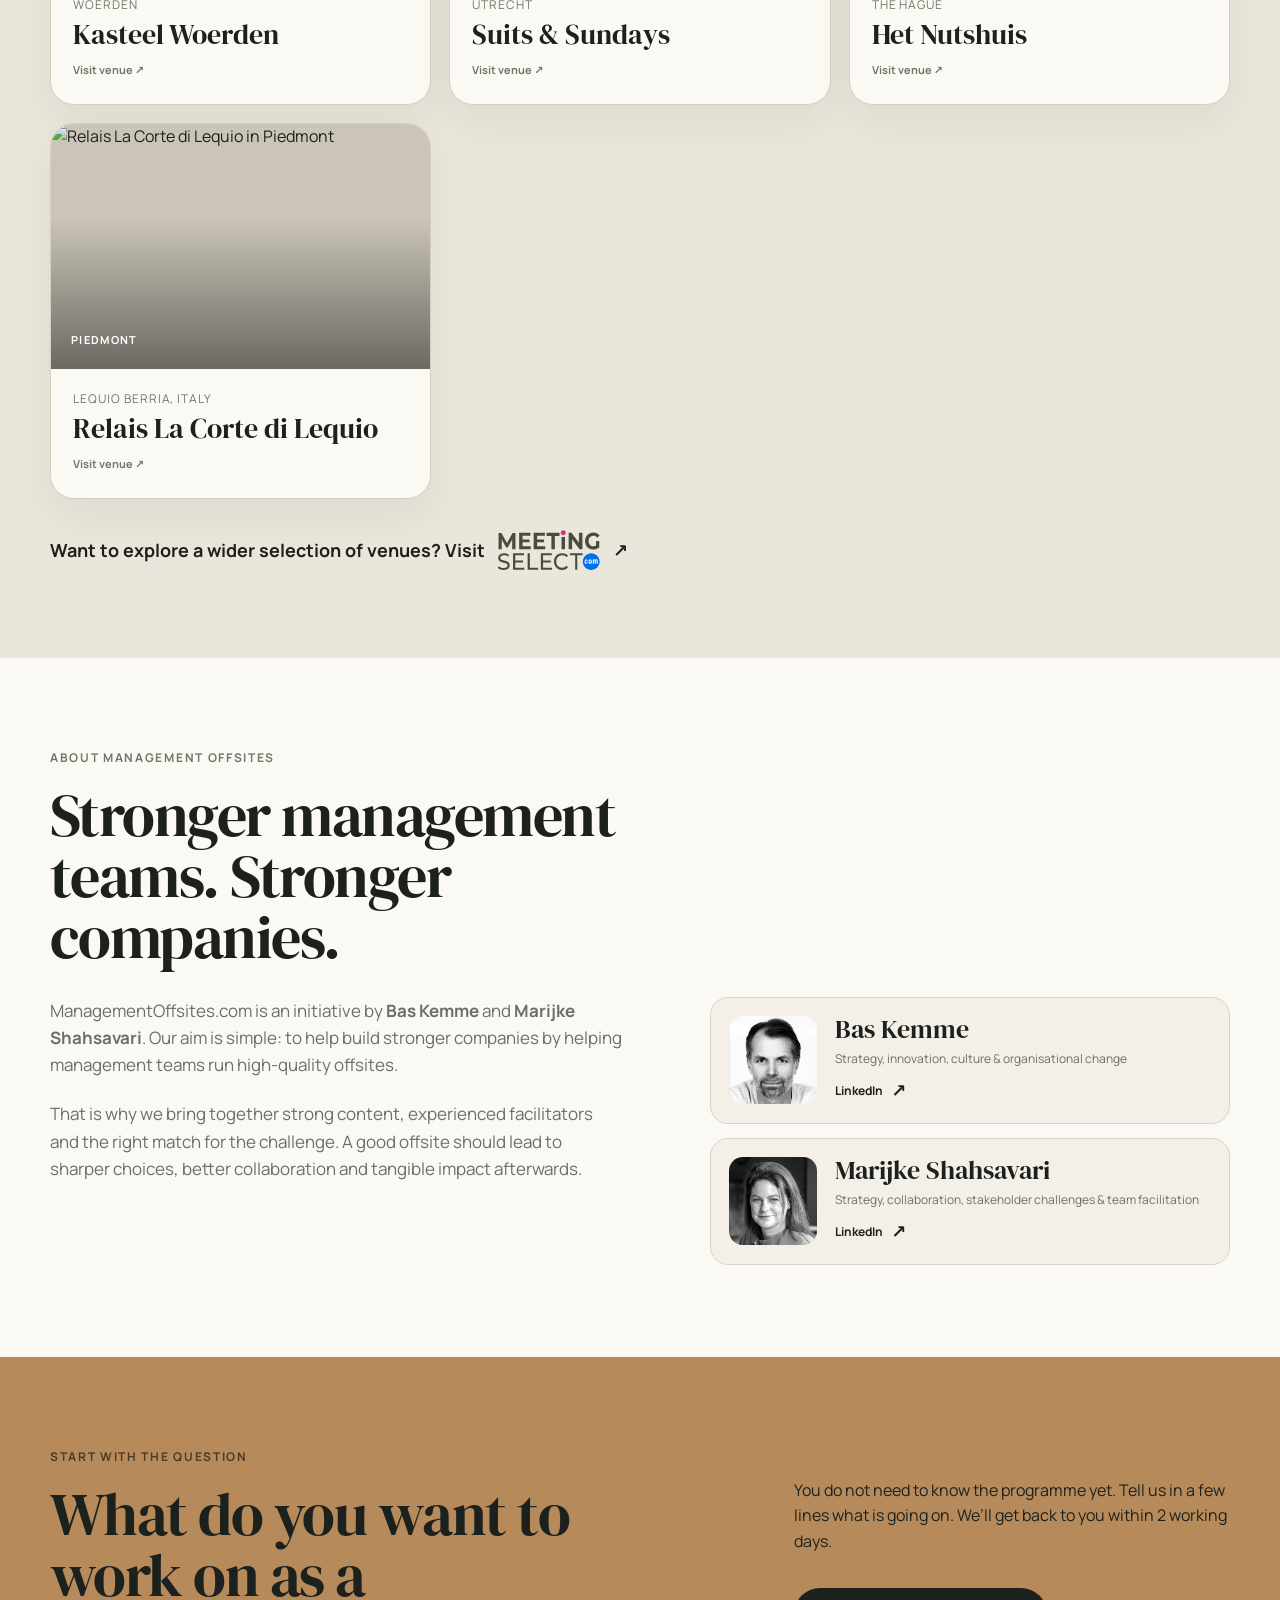
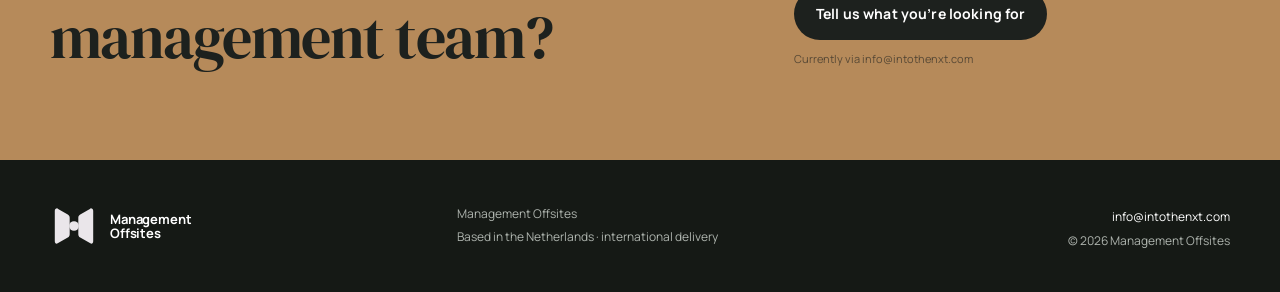
==== commit 37e8c3d3: "Add Management Offsites logo and favicon" ====
--- a/index.html
+++ b/index.html
@@ -23,12 +23,14 @@
   <link rel="preconnect" href="https://fonts.gstatic.com" crossorigin>
   <link href="https://fonts.googleapis.com/css2?family=DM+Serif+Display:ital@0;1&family=Manrope:wght@400;500;600;700&display=swap" rel="stylesheet">
   <link rel="stylesheet" href="styles.css">
+  <link rel="icon" href="assets/images/favicon.svg" type="image/svg+xml">
+  <link rel="apple-touch-icon" href="assets/images/favicon.svg">
 </head>
 <body>
   <header class="site-header">
     <div class="container nav-wrap">
       <a class="brand" href="#top" aria-label="Management Offsites home">
-        <span class="brand-mark">MO</span>
+        <img class="brand-logo-mark" src="assets/images/management-offsites-mark.svg" alt="" aria-hidden="true">
         <span class="brand-text">Management<br>Offsites</span>
       </a>
       <button class="menu-toggle" aria-label="Open menu" aria-expanded="false"><span></span><span></span></button>
@@ -235,7 +237,7 @@
 
   <footer class="site-footer">
     <div class="container footer-grid">
-      <div class="brand footer-brand"><span class="brand-mark">MO</span><span class="brand-text">Management<br>Offsites</span></div>
+      <div class="brand footer-brand"><img class="brand-logo-mark" src="assets/images/management-offsites-mark.svg" alt="" aria-hidden="true"><span class="brand-text">Management<br>Offsites</span></div>
       <div><p>Management Offsites</p><p>Based in the Netherlands · international delivery</p></div>
       <div class="footer-links"><a href="mailto:info@intothenxt.com">info@intothenxt.com</a><span>© 2026 Management Offsites</span></div>
     </div>
--- a/styles.css
+++ b/styles.css
@@ -71,15 +71,11 @@
   gap: 24px;
 }
 .brand { display: inline-flex; align-items: center; gap: 12px; text-decoration: none; }
-.brand-mark {
-  width: 42px;
-  height: 42px;
-  border-radius: 50%;
-  border: 1px solid var(--ink);
-  display: grid;
-  place-items: center;
-  font-family: "DM Serif Display", serif;
-  font-size: 17px;
+.brand-logo-mark {
+  width: 48px;
+  height: 48px;
+  display: block;
+  flex: 0 0 auto;
 }
 .brand-text { font-weight: 700; font-size: 13px; line-height: 1.1; letter-spacing: -.01em; }
 .main-nav { display: flex; align-items: center; gap: 26px; }
@@ -475,7 +471,7 @@
 
 .site-footer { background: #151915; color: white; padding: 42px 0; }
 .footer-grid { display: grid; grid-template-columns: 1fr 1fr 1fr; gap: 40px; align-items: end; }
-.footer-brand .brand-mark { border-color: white; }
+.footer-brand .brand-logo-mark { filter: invert(1); }
 .site-footer p { margin: 0 0 4px; color: #aeb4ae; font-size: 12px; }
 .footer-links { display: flex; flex-direction: column; align-items: flex-end; gap: 5px; font-size: 12px; color: #aeb4ae; }
 .footer-links a { color: white; text-decoration: none; }
